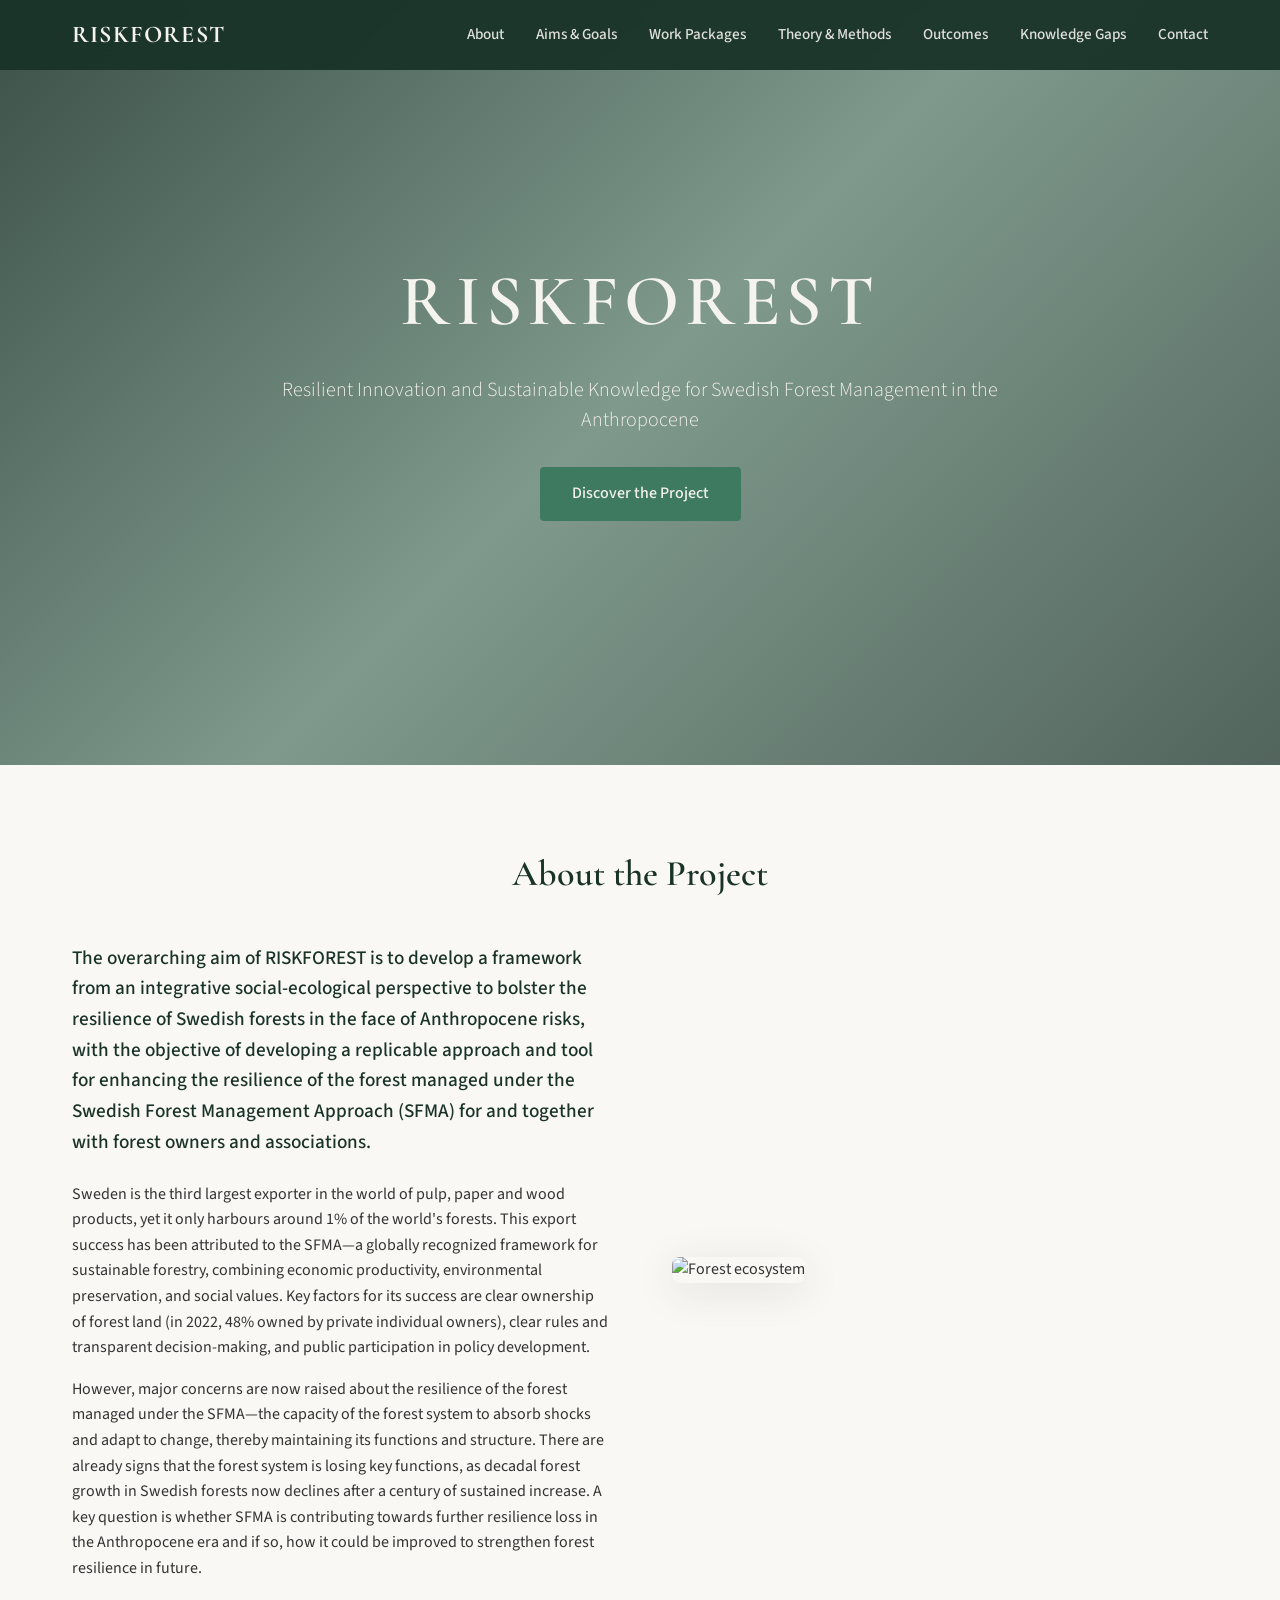
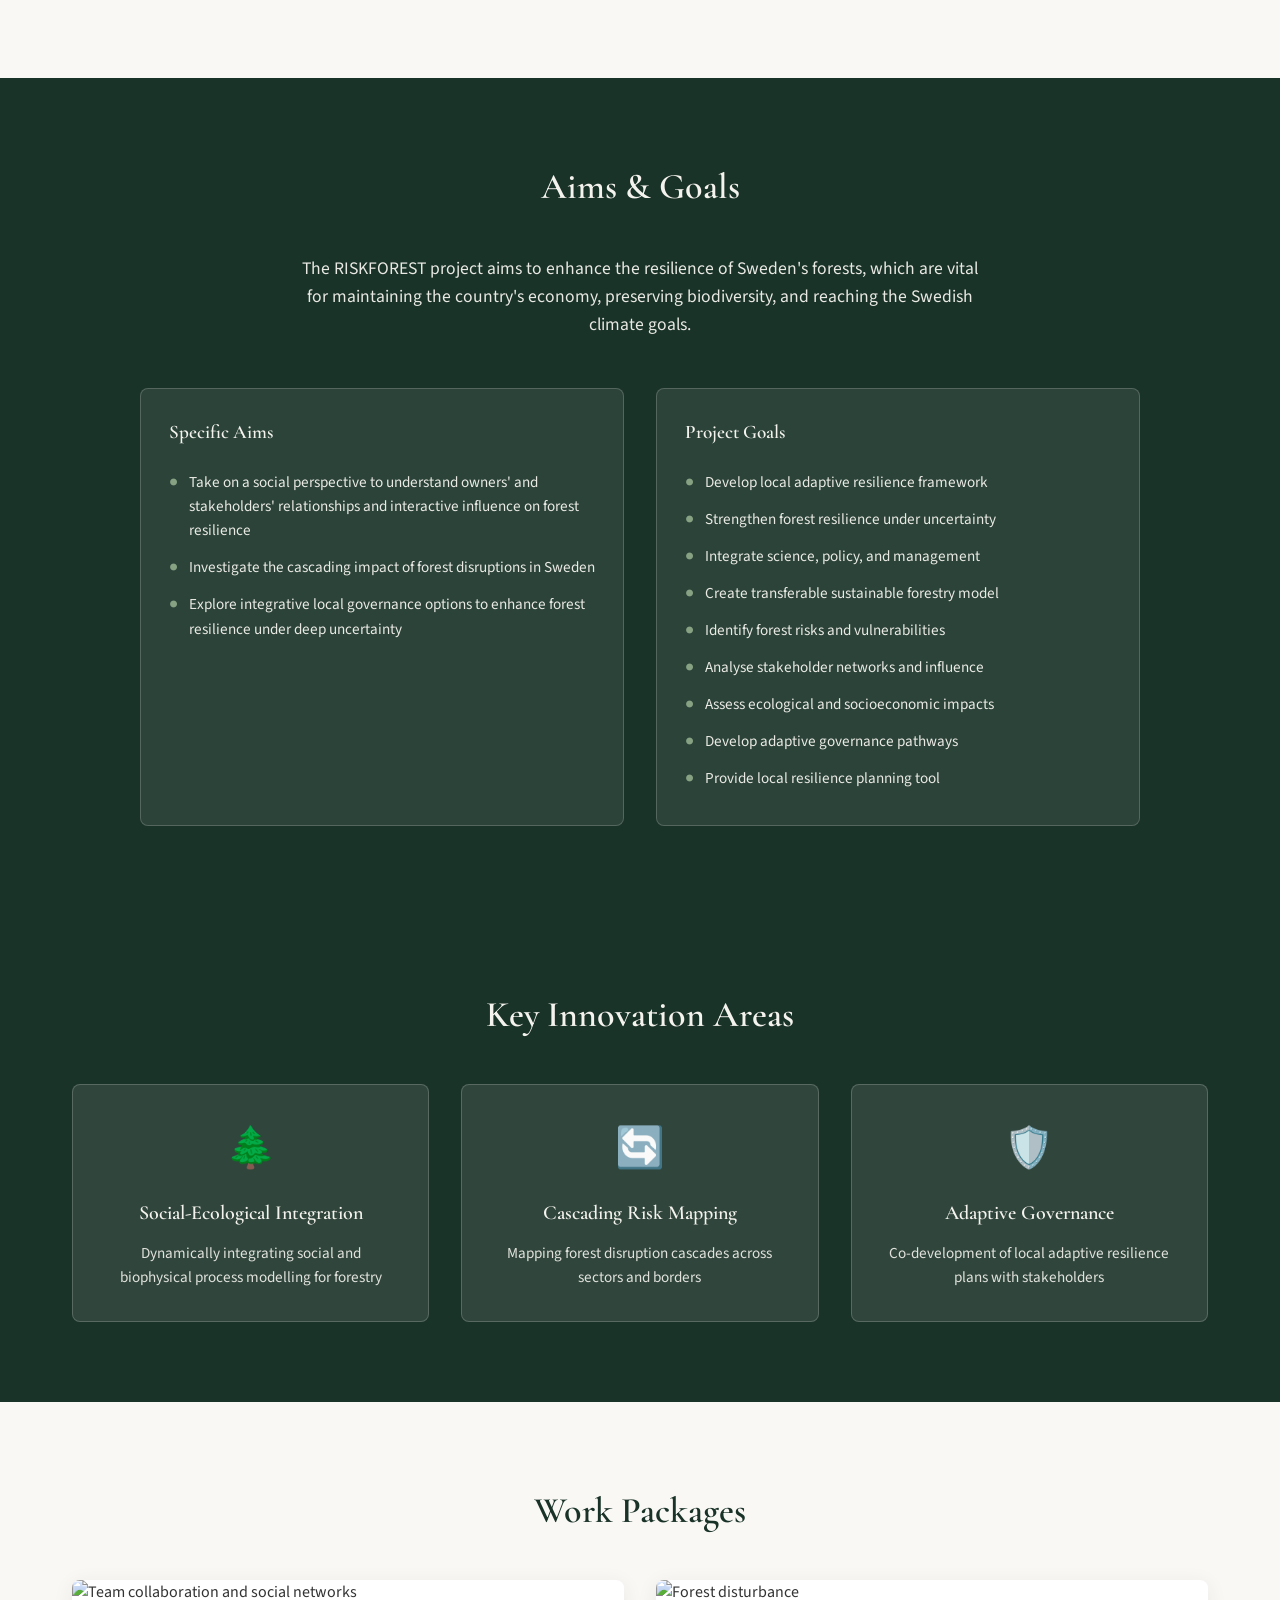
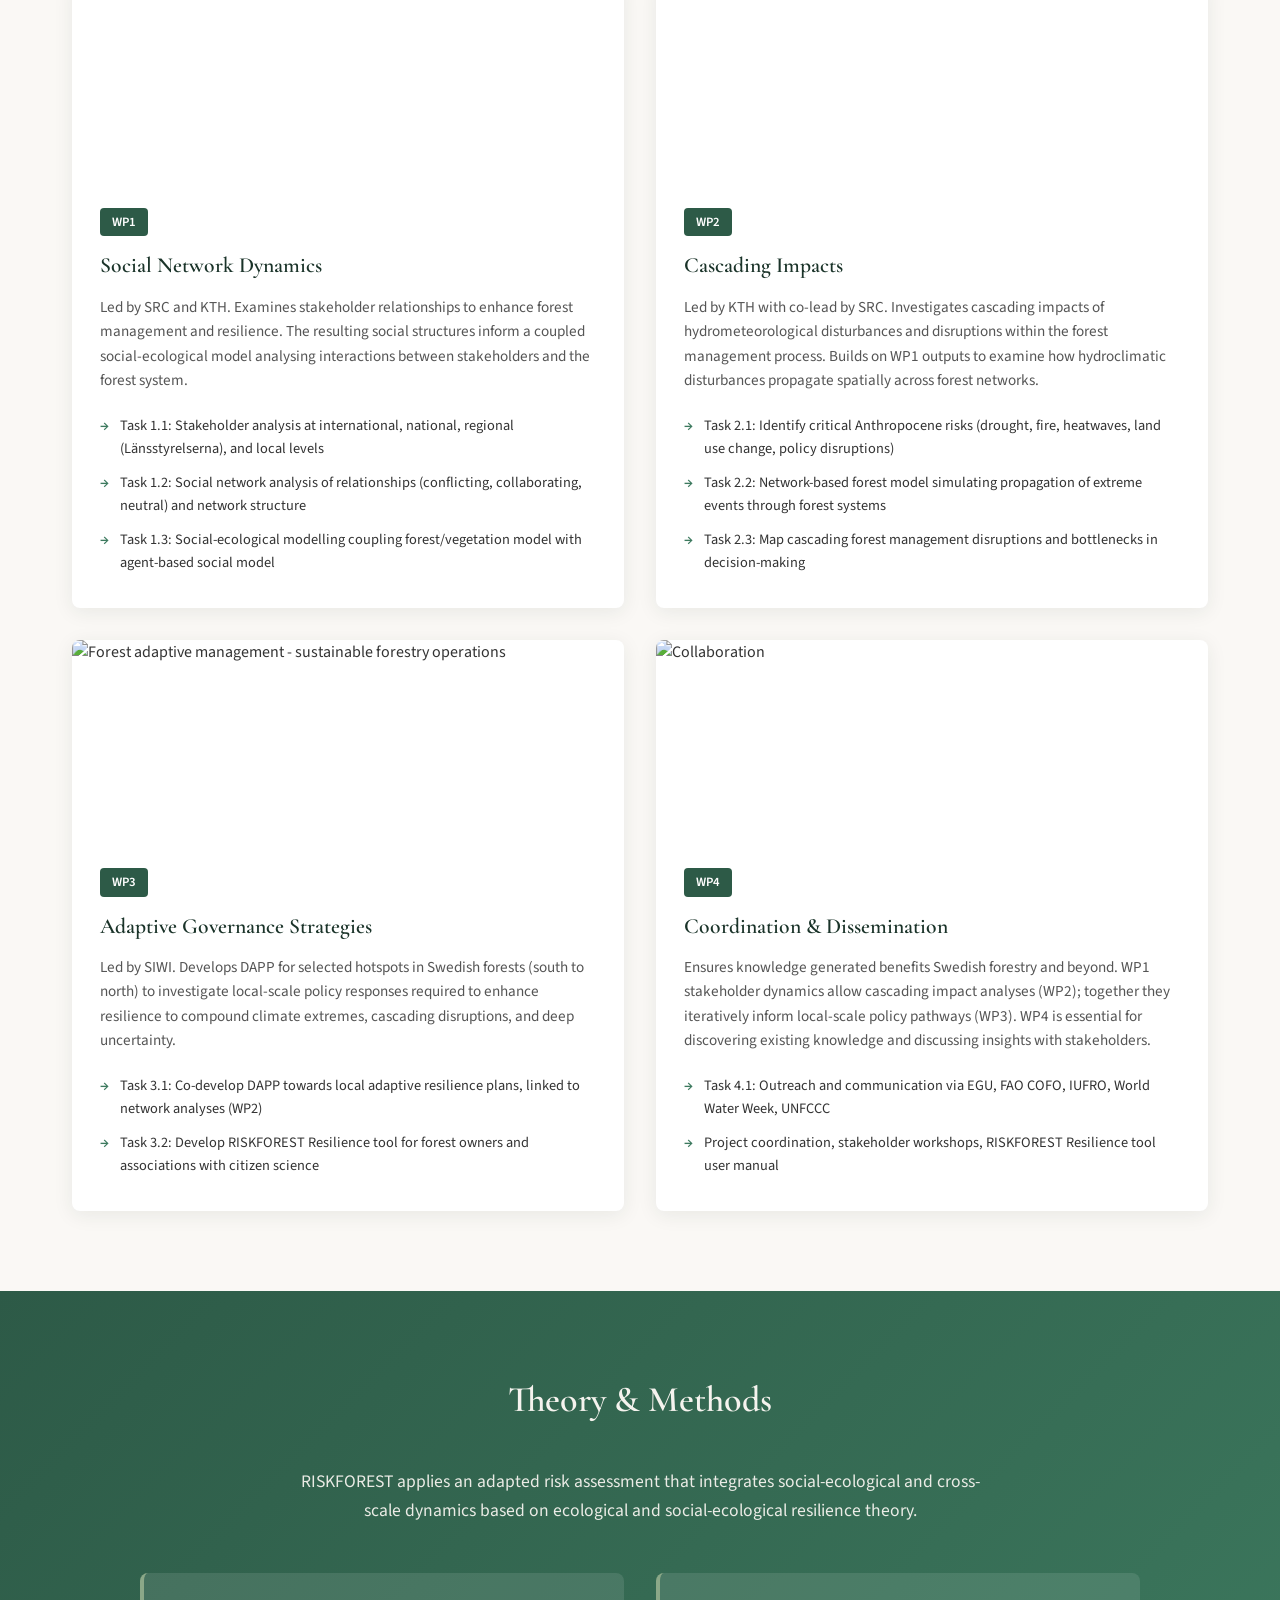
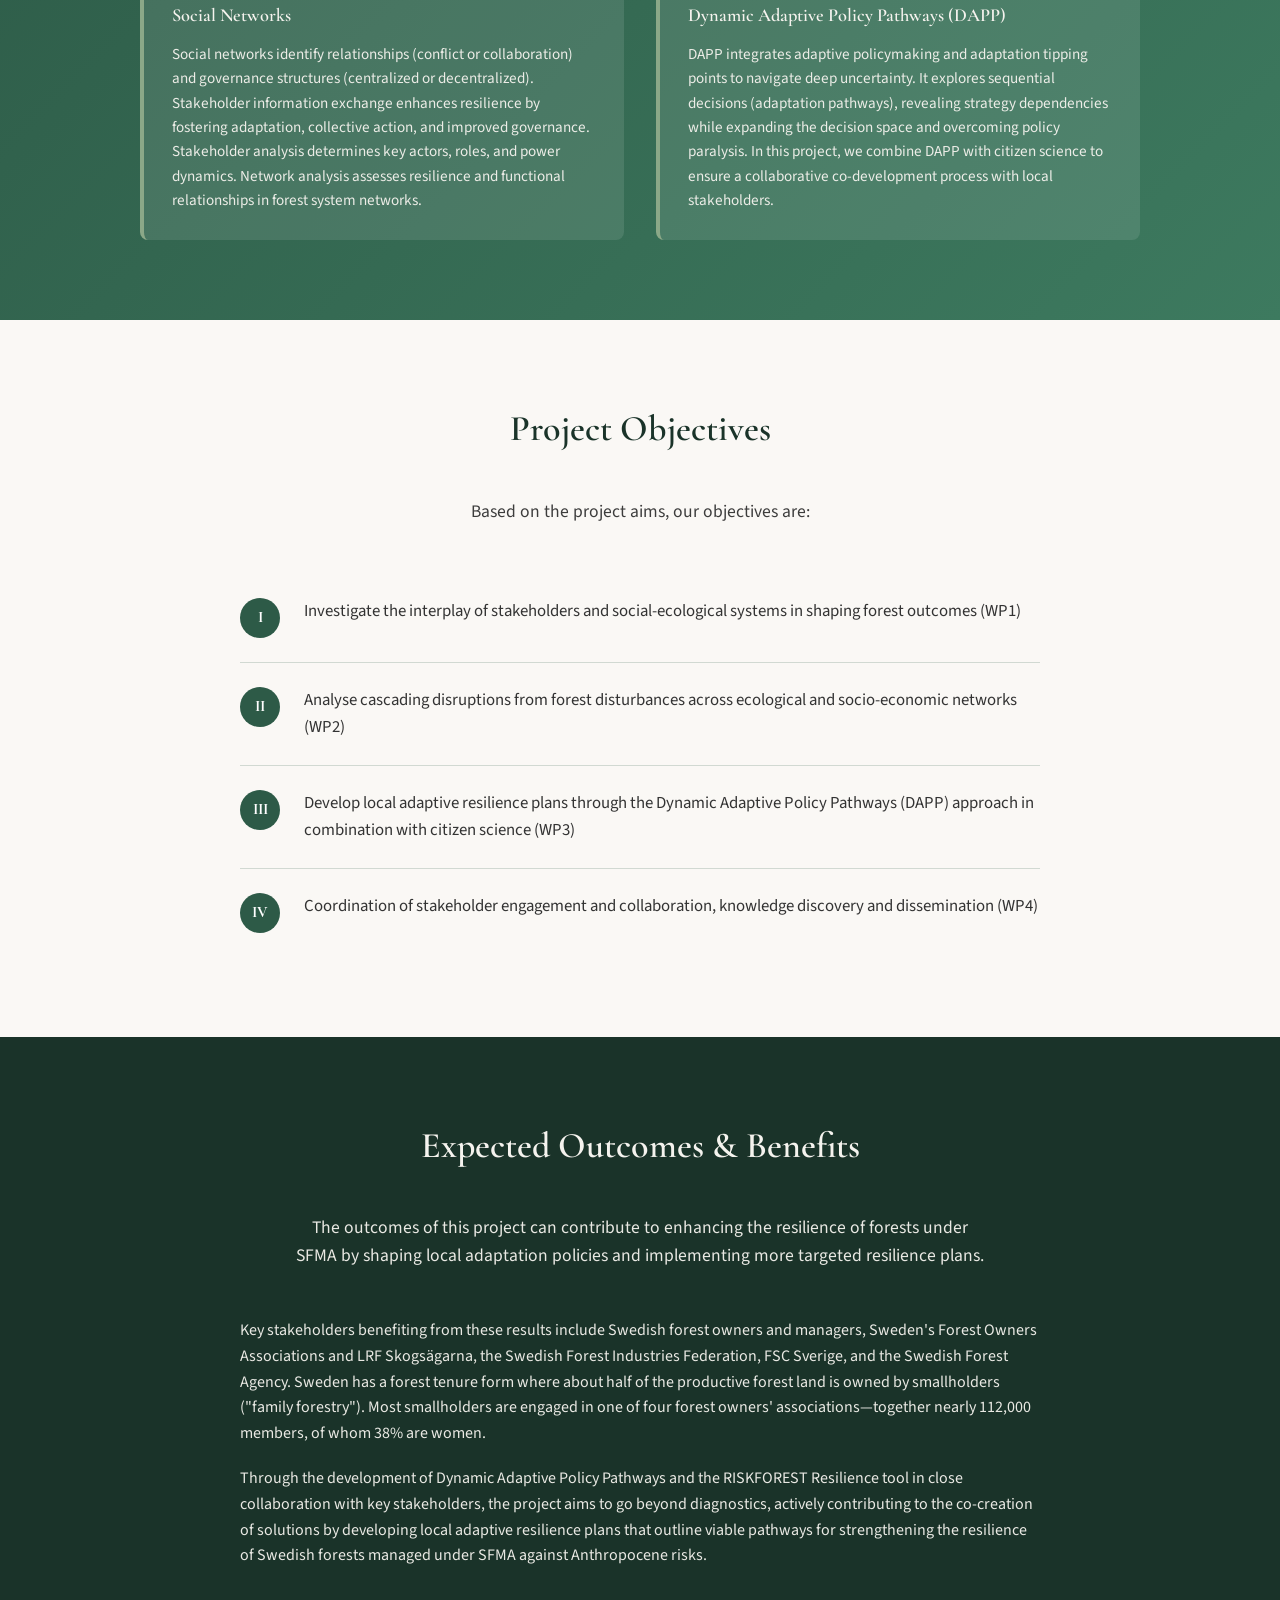
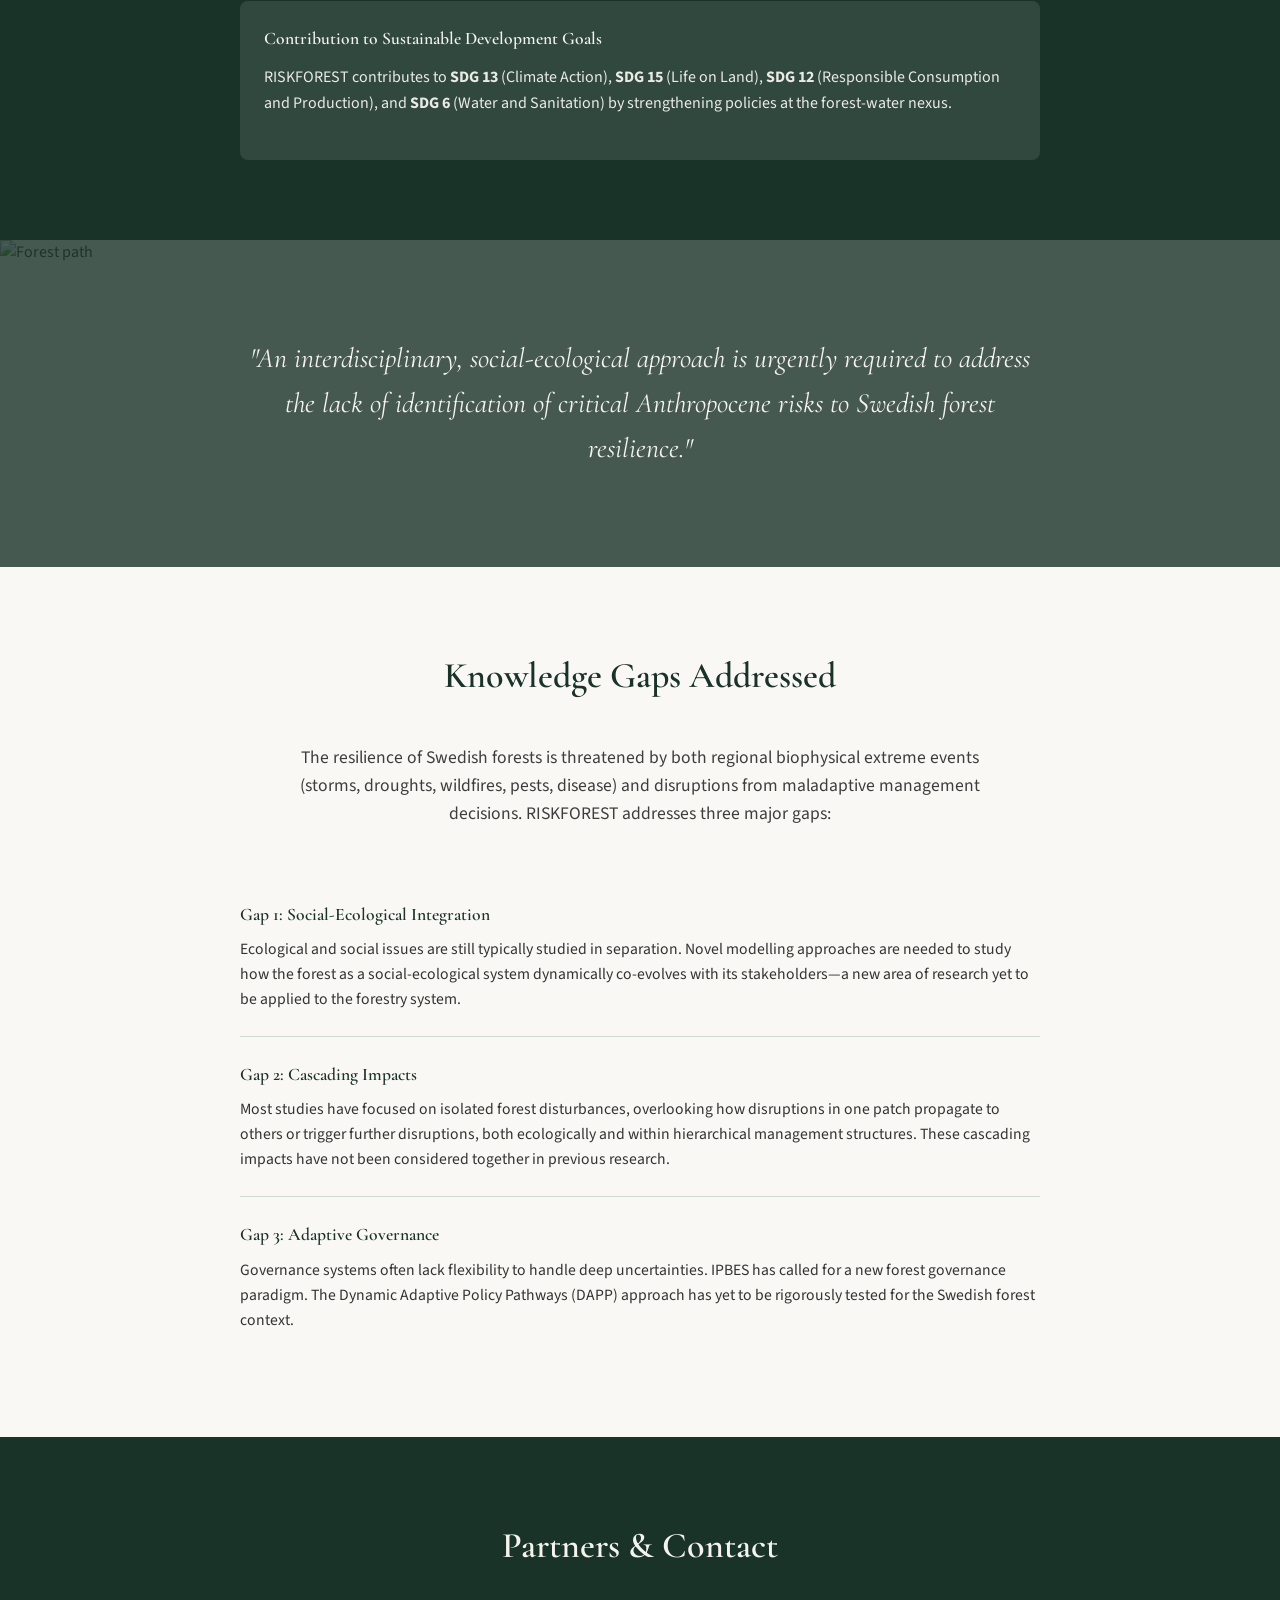
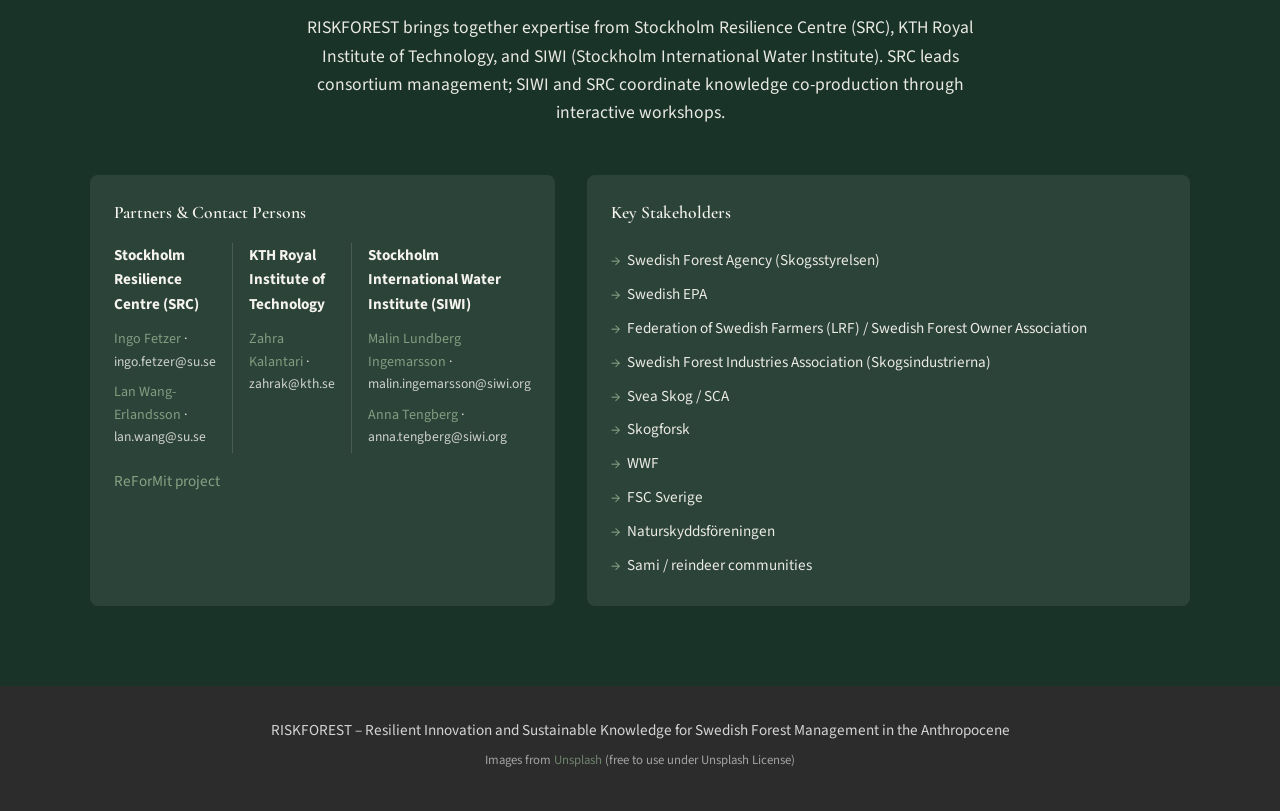
==== docs/index.html @ e33d742a "Initial commit: RISKFOREST project webpage Made-with: Cursor" ====
<!DOCTYPE html>
<html lang="en">
<head>
    <meta charset="UTF-8">
    <meta name="viewport" content="width=device-width, initial-scale=1.0">
    <title>RISKFOREST – Resilient Innovation for Swedish Forest Management</title>
    <link rel="preconnect" href="https://fonts.googleapis.com">
    <link rel="preconnect" href="https://fonts.gstatic.com" crossorigin>
    <link href="https://fonts.googleapis.com/css2?family=Cormorant+Garamond:ital,wght@0,400;0,600;0,700;1,400&family=Source+Sans+3:wght@300;400;500;600&display=swap" rel="stylesheet">
    <link rel="stylesheet" href="styles.css">
</head>
<body>
    <nav class="navbar">
        <div class="nav-container">
            <a href="#" class="logo">RISKFOREST</a>
            <ul class="nav-links">
                <li><a href="#about">About</a></li>
                <li><a href="#aims">Aims & Goals</a></li>
                <li><a href="#work-packages">Work Packages</a></li>
                <li><a href="#theory">Theory & Methods</a></li>
                <li><a href="#outcomes">Outcomes</a></li>
                <li><a href="#gaps">Knowledge Gaps</a></li>
                <li><a href="#contact">Contact</a></li>
            </ul>
            <button class="nav-toggle" aria-label="Toggle menu">
                <span></span><span></span><span></span>
            </button>
        </div>
    </nav>

    <header class="hero">
        <div class="hero-overlay"></div>
        <img src="https://images.unsplash.com/photo-1441974231531-c6227db76b6e?w=1920" alt="Swedish forest landscape" class="hero-bg">
        <div class="hero-content">
            <h1>RISKFOREST</h1>
            <p class="hero-subtitle">Resilient Innovation and Sustainable Knowledge for Swedish Forest Management in the Anthropocene</p>
            <a href="#about" class="cta-button">Discover the Project</a>
        </div>
    </header>

    <main>
        <section id="about" class="section section-light">
            <div class="container">
                <h2>About the Project</h2>
                <div class="about-grid">
                    <div class="about-text">
                        <p class="lead">The overarching aim of RISKFOREST is to develop a framework from an integrative social-ecological perspective to bolster the resilience of Swedish forests in the face of Anthropocene risks, with the objective of developing a replicable approach and tool for enhancing the resilience of the forest managed under the Swedish Forest Management Approach (SFMA) for and together with forest owners and associations.</p>
                        <p>Sweden is the third largest exporter in the world of pulp, paper and wood products, yet it only harbours around 1% of the world's forests. This export success has been attributed to the SFMA—a globally recognized framework for sustainable forestry, combining economic productivity, environmental preservation, and social values. Key factors for its success are clear ownership of forest land (in 2022, 48% owned by private individual owners), clear rules and transparent decision-making, and public participation in policy development.</p>
                        <p>However, major concerns are now raised about the resilience of the forest managed under the SFMA—the capacity of the forest system to absorb shocks and adapt to change, thereby maintaining its functions and structure. There are already signs that the forest system is losing key functions, as decadal forest growth in Swedish forests now declines after a century of sustained increase. A key question is whether SFMA is contributing towards further resilience loss in the Anthropocene era and if so, how it could be improved to strengthen forest resilience in future.</p>
                    </div>
                    <div class="about-image">
                        <img src="https://images.unsplash.com/photo-1511497584788-876760111969?w=800" alt="Forest ecosystem">
                    </div>
                </div>
            </div>
        </section>

        <section id="aims" class="section section-dark">
            <div class="container">
                <h2>Aims & Goals</h2>
                <p class="section-intro">The RISKFOREST project aims to enhance the resilience of Sweden's forests, which are vital for maintaining the country's economy, preserving biodiversity, and reaching the Swedish climate goals.</p>
                <div class="aims-grid">
                    <div class="aims-block">
                        <h3>Specific Aims</h3>
                        <ul>
                            <li>Take on a social perspective to understand owners' and stakeholders' relationships and interactive influence on forest resilience</li>
                            <li>Investigate the cascading impact of forest disruptions in Sweden</li>
                            <li>Explore integrative local governance options to enhance forest resilience under deep uncertainty</li>
                        </ul>
                    </div>
                    <div class="aims-block">
                        <h3>Project Goals</h3>
                        <ul>
                            <li>Develop local adaptive resilience framework</li>
                            <li>Strengthen forest resilience under uncertainty</li>
                            <li>Integrate science, policy, and management</li>
                            <li>Create transferable sustainable forestry model</li>
                            <li>Identify forest risks and vulnerabilities</li>
                            <li>Analyse stakeholder networks and influence</li>
                            <li>Assess ecological and socioeconomic impacts</li>
                            <li>Develop adaptive governance pathways</li>
                            <li>Provide local resilience planning tool</li>
                        </ul>
                    </div>
                </div>
            </div>
        </section>

        <section class="section section-dark">
            <div class="container">
                <h2>Key Innovation Areas</h2>
                <div class="innovation-cards">
                    <div class="innovation-card">
                        <div class="card-icon">🌲</div>
                        <h3>Social-Ecological Integration</h3>
                        <p>Dynamically integrating social and biophysical process modelling for forestry</p>
                    </div>
                    <div class="innovation-card">
                        <div class="card-icon">🔄</div>
                        <h3>Cascading Risk Mapping</h3>
                        <p>Mapping forest disruption cascades across sectors and borders</p>
                    </div>
                    <div class="innovation-card">
                        <div class="card-icon">🛡️</div>
                        <h3>Adaptive Governance</h3>
                        <p>Co-development of local adaptive resilience plans with stakeholders</p>
                    </div>
                </div>
            </div>
        </section>

        <section id="work-packages" class="section section-light">
            <div class="container">
                <h2>Work Packages</h2>
                <div class="wp-grid">
                    <article class="wp-card">
                        <div class="wp-image">
                            <img src="https://images.unsplash.com/photo-1522071820081-009f0129c71c?w=600" alt="Team collaboration and social networks">
                        </div>
                        <div class="wp-content">
                            <span class="wp-badge">WP1</span>
                            <h3>Social Network Dynamics</h3>
                            <p>Led by SRC and KTH. Examines stakeholder relationships to enhance forest management and resilience. The resulting social structures inform a coupled social-ecological model analysing interactions between stakeholders and the forest system.</p>
                            <ul>
                                <li>Task 1.1: Stakeholder analysis at international, national, regional (Länsstyrelserna), and local levels</li>
                                <li>Task 1.2: Social network analysis of relationships (conflicting, collaborating, neutral) and network structure</li>
                                <li>Task 1.3: Social-ecological modelling coupling forest/vegetation model with agent-based social model</li>
                            </ul>
                        </div>
                    </article>

                    <article class="wp-card">
                        <div class="wp-image">
                            <img src="https://images.unsplash.com/photo-1470071459604-3b5ec3a7fe05?w=600" alt="Forest disturbance">
                        </div>
                        <div class="wp-content">
                            <span class="wp-badge">WP2</span>
                            <h3>Cascading Impacts</h3>
                            <p>Led by KTH with co-lead by SRC. Investigates cascading impacts of hydrometeorological disturbances and disruptions within the forest management process. Builds on WP1 outputs to examine how hydroclimatic disturbances propagate spatially across forest networks.</p>
                            <ul>
                                <li>Task 2.1: Identify critical Anthropocene risks (drought, fire, heatwaves, land use change, policy disruptions)</li>
                                <li>Task 2.2: Network-based forest model simulating propagation of extreme events through forest systems</li>
                                <li>Task 2.3: Map cascading forest management disruptions and bottlenecks in decision-making</li>
                            </ul>
                        </div>
                    </article>

                    <article class="wp-card">
                        <div class="wp-image">
                            <img src="https://images.unsplash.com/photo-1770478023488-e08ed7a31461?w=600" alt="Forest adaptive management - sustainable forestry operations">
                        </div>
                        <div class="wp-content">
                            <span class="wp-badge">WP3</span>
                            <h3>Adaptive Governance Strategies</h3>
                            <p>Led by SIWI. Develops DAPP for selected hotspots in Swedish forests (south to north) to investigate local-scale policy responses required to enhance resilience to compound climate extremes, cascading disruptions, and deep uncertainty.</p>
                            <ul>
                                <li>Task 3.1: Co-develop DAPP towards local adaptive resilience plans, linked to network analyses (WP2)</li>
                                <li>Task 3.2: Develop RISKFOREST Resilience tool for forest owners and associations with citizen science</li>
                            </ul>
                        </div>
                    </article>

                    <article class="wp-card">
                        <div class="wp-image">
                            <img src="https://images.unsplash.com/photo-1523580494863-6f3031224c94?w=600" alt="Collaboration">
                        </div>
                        <div class="wp-content">
                            <span class="wp-badge">WP4</span>
                            <h3>Coordination & Dissemination</h3>
                            <p>Ensures knowledge generated benefits Swedish forestry and beyond. WP1 stakeholder dynamics allow cascading impact analyses (WP2); together they iteratively inform local-scale policy pathways (WP3). WP4 is essential for discovering existing knowledge and discussing insights with stakeholders.</p>
                            <ul>
                                <li>Task 4.1: Outreach and communication via EGU, FAO COFO, IUFRO, World Water Week, UNFCCC</li>
                                <li>Project coordination, stakeholder workshops, RISKFOREST Resilience tool user manual</li>
                            </ul>
                        </div>
                    </article>
                </div>
            </div>
        </section>

        <section id="theory" class="section section-accent">
            <div class="container">
                <h2>Theory & Methods</h2>
                <p class="section-intro">RISKFOREST applies an adapted risk assessment that integrates social-ecological and cross-scale dynamics based on ecological and social-ecological resilience theory.</p>
                <div class="theory-grid">
                    <div class="theory-block">
                        <h4>Social Networks</h4>
                        <p>Social networks identify relationships (conflict or collaboration) and governance structures (centralized or decentralized). Stakeholder information exchange enhances resilience by fostering adaptation, collective action, and improved governance. Stakeholder analysis determines key actors, roles, and power dynamics. Network analysis assesses resilience and functional relationships in forest system networks.</p>
                    </div>
                    <div class="theory-block">
                        <h4>Dynamic Adaptive Policy Pathways (DAPP)</h4>
                        <p>DAPP integrates adaptive policymaking and adaptation tipping points to navigate deep uncertainty. It explores sequential decisions (adaptation pathways), revealing strategy dependencies while expanding the decision space and overcoming policy paralysis. In this project, we combine DAPP with citizen science to ensure a collaborative co-development process with local stakeholders.</p>
                    </div>
                </div>
            </div>
        </section>

        <section id="objectives" class="section section-light">
            <div class="container">
                <h2>Project Objectives</h2>
                <p class="section-intro">Based on the project aims, our objectives are:</p>
                <div class="objectives-list">
                    <div class="objective-item">
                        <span class="objective-num">I</span>
                        <p>Investigate the interplay of stakeholders and social-ecological systems in shaping forest outcomes (WP1)</p>
                    </div>
                    <div class="objective-item">
                        <span class="objective-num">II</span>
                        <p>Analyse cascading disruptions from forest disturbances across ecological and socio-economic networks (WP2)</p>
                    </div>
                    <div class="objective-item">
                        <span class="objective-num">III</span>
                        <p>Develop local adaptive resilience plans through the Dynamic Adaptive Policy Pathways (DAPP) approach in combination with citizen science (WP3)</p>
                    </div>
                    <div class="objective-item">
                        <span class="objective-num">IV</span>
                        <p>Coordination of stakeholder engagement and collaboration, knowledge discovery and dissemination (WP4)</p>
                    </div>
                </div>
            </div>
        </section>

        <section id="outcomes" class="section section-dark">
            <div class="container">
                <h2>Expected Outcomes & Benefits</h2>
                <p class="section-intro">The outcomes of this project can contribute to enhancing the resilience of forests under SFMA by shaping local adaptation policies and implementing more targeted resilience plans.</p>
                <div class="outcomes-content">
                    <p>Key stakeholders benefiting from these results include Swedish forest owners and managers, Sweden's Forest Owners Associations and LRF Skogsägarna, the Swedish Forest Industries Federation, FSC Sverige, and the Swedish Forest Agency. Sweden has a forest tenure form where about half of the productive forest land is owned by smallholders ("family forestry"). Most smallholders are engaged in one of four forest owners' associations—together nearly 112,000 members, of whom 38% are women.</p>
                    <p>Through the development of Dynamic Adaptive Policy Pathways and the RISKFOREST Resilience tool in close collaboration with key stakeholders, the project aims to go beyond diagnostics, actively contributing to the co-creation of solutions by developing local adaptive resilience plans that outline viable pathways for strengthening the resilience of Swedish forests managed under SFMA against Anthropocene risks.</p>
                    <div class="sdg-block">
                        <h4>Contribution to Sustainable Development Goals</h4>
                        <p>RISKFOREST contributes to <strong>SDG 13</strong> (Climate Action), <strong>SDG 15</strong> (Life on Land), <strong>SDG 12</strong> (Responsible Consumption and Production), and <strong>SDG 6</strong> (Water and Sanitation) by strengthening policies at the forest-water nexus.</p>
                    </div>
                </div>
            </div>
        </section>

        <section class="section section-image">
            <div class="parallax-overlay"></div>
            <img src="https://images.unsplash.com/photo-1448375240586-882707db888b?w=1920" alt="Forest path" class="parallax-img">
            <div class="container parallax-content">
                <blockquote>
                    "An interdisciplinary, social-ecological approach is urgently required to address the lack of identification of critical Anthropocene risks to Swedish forest resilience."
                </blockquote>
            </div>
        </section>

        <section id="gaps" class="section section-light">
            <div class="container">
                <h2>Knowledge Gaps Addressed</h2>
                <p class="section-intro">The resilience of Swedish forests is threatened by both regional biophysical extreme events (storms, droughts, wildfires, pests, disease) and disruptions from maladaptive management decisions. RISKFOREST addresses three major gaps:</p>
                <div class="gaps-list">
                    <div class="gap-item">
                        <h4>Gap 1: Social-Ecological Integration</h4>
                        <p>Ecological and social issues are still typically studied in separation. Novel modelling approaches are needed to study how the forest as a social-ecological system dynamically co-evolves with its stakeholders—a new area of research yet to be applied to the forestry system.</p>
                    </div>
                    <div class="gap-item">
                        <h4>Gap 2: Cascading Impacts</h4>
                        <p>Most studies have focused on isolated forest disturbances, overlooking how disruptions in one patch propagate to others or trigger further disruptions, both ecologically and within hierarchical management structures. These cascading impacts have not been considered together in previous research.</p>
                    </div>
                    <div class="gap-item">
                        <h4>Gap 3: Adaptive Governance</h4>
                        <p>Governance systems often lack flexibility to handle deep uncertainties. IPBES has called for a new forest governance paradigm. The Dynamic Adaptive Policy Pathways (DAPP) approach has yet to be rigorously tested for the Swedish forest context.</p>
                    </div>
                </div>
            </div>
        </section>

        <section id="contact" class="section section-dark">
            <div class="container">
                <h2>Partners & Contact</h2>
                <p class="section-intro">RISKFOREST brings together expertise from Stockholm Resilience Centre (SRC), KTH Royal Institute of Technology, and SIWI (Stockholm International Water Institute). SRC leads consortium management; SIWI and SRC coordinate knowledge co-production through interactive workshops.</p>
                <div class="contact-grid">
                    <div class="contact-block">
                        <h4>Partners & Contact Persons</h4>
                        <div class="contact-institutions">
                            <div class="institution-block">
                                <h5><a href="https://www.stockholmresilience.org/" target="_blank" rel="noopener">Stockholm Resilience Centre (SRC)</a></h5>
                                <ul class="contact-persons">
                                    <li><a href="https://www.stockholmresilience.org/meet-our-team/staff/2012-09-05-fetzer.html" target="_blank" rel="noopener">Ingo Fetzer</a> · <a href="mailto:ingo.fetzer@su.se">ingo.fetzer@su.se</a></li>
                                    <li><a href="https://www.stockholmresilience.org/meet-our-team/staff/2013-10-23-wang-erlandsson.html" target="_blank" rel="noopener">Lan Wang-Erlandsson</a> · <a href="mailto:lan.wang@su.se">lan.wang@su.se</a></li>
                                </ul>
                            </div>
                            <div class="institution-block">
                                <h5><a href="https://www.kth.se/" target="_blank" rel="noopener">KTH Royal Institute of Technology</a></h5>
                                <ul class="contact-persons">
                                    <li><a href="https://www.kth.se/profile/zahrak" target="_blank" rel="noopener">Zahra Kalantari</a> · <a href="mailto:zahrak@kth.se">zahrak@kth.se</a></li>
                                </ul>
                            </div>
                            <div class="institution-block">
                                <h5><a href="https://www.siwi.org/" target="_blank" rel="noopener">Stockholm International Water Institute (SIWI)</a></h5>
                                <ul class="contact-persons">
                                    <li><a href="https://siwi.org/staff-member/malin-lundberg-ingemarsson" target="_blank" rel="noopener">Malin Lundberg Ingemarsson</a> · <a href="mailto:malin.ingemarsson@siwi.org">malin.ingemarsson@siwi.org</a></li>
                                    <li><a href="https://siwi.org/staff-member/anna-tengberg-phd" target="_blank" rel="noopener">Anna Tengberg</a> · <a href="mailto:anna.tengberg@siwi.org">anna.tengberg@siwi.org</a></li>
                                </ul>
                            </div>
                        </div>
                        <p class="contact-related"><a href="https://www.reformit.org/" target="_blank" rel="noopener">ReForMit project</a></p>
                    </div>
                    <div class="contact-block">
                        <h4>Key Stakeholders</h4>
                        <ul class="stakeholder-list">
                            <li>Swedish Forest Agency (Skogsstyrelsen)</li>
                            <li>Swedish EPA</li>
                            <li>Federation of Swedish Farmers (LRF) / Swedish Forest Owner Association</li>
                            <li>Swedish Forest Industries Association (Skogsindustrierna)</li>
                            <li>Svea Skog / SCA</li>
                            <li>Skogforsk</li>
                            <li>WWF</li>
                            <li>FSC Sverige</li>
                            <li>Naturskyddsföreningen</li>
                            <li>Sami / reindeer communities</li>
                        </ul>
                    </div>
                </div>
            </div>
        </section>
    </main>

    <footer class="footer">
        <div class="container">
            <p>RISKFOREST – Resilient Innovation and Sustainable Knowledge for Swedish Forest Management in the Anthropocene</p>
            <p class="footer-note">Images from <a href="https://unsplash.com" target="_blank" rel="noopener">Unsplash</a> (free to use under Unsplash License)</p>
        </div>
    </footer>

    <script src="script.js"></script>
</body>
</html>
---- docs/styles.css ----
/* RISKFOREST – Scientific Project Webpage Styles */
:root {
    --color-forest-dark: #1a3329;
    --color-forest: #2d5a47;
    --color-forest-light: #3d7a5f;
    --color-moss: #5c8a6e;
    --color-sage: #8ba888;
    --color-cream: #f5f3ee;
    --color-warm-white: #faf8f5;
    --color-charcoal: #2c2c2c;
    --color-text: #333;
    --color-text-muted: #555;
    --shadow-soft: 0 4px 20px rgba(26, 51, 41, 0.08);
    --shadow-medium: 0 8px 40px rgba(26, 51, 41, 0.12);
    --transition: 0.3s ease;
}

* {
    margin: 0;
    padding: 0;
    box-sizing: border-box;
}

html {
    scroll-behavior: smooth;
}

body {
    font-family: 'Source Sans 3', -apple-system, BlinkMacSystemFont, sans-serif;
    font-weight: 400;
    color: var(--color-text);
    line-height: 1.6;
    background: var(--color-warm-white);
}

h1, h2, h3, h4 {
    font-family: 'Cormorant Garamond', Georgia, serif;
    font-weight: 600;
}

/* Navigation */
.navbar {
    position: fixed;
    top: 0;
    left: 0;
    right: 0;
    z-index: 1000;
    background: rgba(26, 51, 41, 0.95);
    backdrop-filter: blur(10px);
    padding: 1rem 0;
    transition: var(--transition);
}

.navbar.scrolled {
    box-shadow: var(--shadow-soft);
}

.nav-container {
    max-width: 1200px;
    margin: 0 auto;
    padding: 0 2rem;
    display: flex;
    justify-content: space-between;
    align-items: center;
}

.logo {
    font-family: 'Cormorant Garamond', serif;
    font-size: 1.5rem;
    font-weight: 700;
    color: var(--color-cream);
    text-decoration: none;
    letter-spacing: 0.05em;
}

.nav-links {
    display: flex;
    list-style: none;
    gap: 2rem;
}

.nav-links a {
    color: rgba(245, 243, 238, 0.9);
    text-decoration: none;
    font-weight: 500;
    font-size: 0.95rem;
    transition: color var(--transition);
}

.nav-links a:hover {
    color: var(--color-sage);
}

.nav-toggle {
    display: none;
    flex-direction: column;
    gap: 5px;
    background: none;
    border: none;
    cursor: pointer;
    padding: 5px;
}

.nav-toggle span {
    width: 24px;
    height: 2px;
    background: var(--color-cream);
}

/* Hero */
.hero {
    position: relative;
    height: 85vh;
    min-height: 500px;
    display: flex;
    align-items: center;
    justify-content: center;
    overflow: hidden;
}

.hero-bg {
    position: absolute;
    top: 0;
    left: 0;
    width: 100%;
    height: 100%;
    object-fit: cover;
    z-index: 0;
}

.hero-overlay {
    position: absolute;
    top: 0;
    left: 0;
    width: 100%;
    height: 100%;
    background: linear-gradient(135deg, rgba(26, 51, 41, 0.85) 0%, rgba(45, 90, 71, 0.6) 50%, rgba(26, 51, 41, 0.75) 100%);
    z-index: 1;
}

.hero-content {
    position: relative;
    z-index: 2;
    text-align: center;
    padding: 2rem;
    max-width: 900px;
}

.hero h1 {
    font-size: clamp(2.5rem, 6vw, 4.5rem);
    color: var(--color-cream);
    margin-bottom: 1rem;
    letter-spacing: 0.08em;
}

.hero-subtitle {
    font-size: clamp(1rem, 2vw, 1.25rem);
    color: rgba(245, 243, 238, 0.95);
    font-weight: 300;
    margin-bottom: 2rem;
    line-height: 1.5;
}

.cta-button {
    display: inline-block;
    padding: 0.9rem 2rem;
    background: var(--color-forest-light);
    color: var(--color-cream);
    text-decoration: none;
    font-weight: 500;
    border-radius: 4px;
    transition: background var(--transition), transform var(--transition);
}

.cta-button:hover {
    background: var(--color-moss);
    transform: translateY(-2px);
}

/* Sections */
.section {
    padding: 5rem 0;
}

.section-light {
    background: var(--color-warm-white);
}

.section-dark {
    background: var(--color-forest-dark);
    color: var(--color-cream);
}

.section-dark h2 {
    color: var(--color-cream);
}

.section-accent {
    background: linear-gradient(135deg, var(--color-forest) 0%, var(--color-forest-light) 100%);
    color: var(--color-cream);
}

.section-accent h2 {
    color: var(--color-cream);
}

.container {
    max-width: 1200px;
    margin: 0 auto;
    padding: 0 2rem;
}

h2 {
    font-size: 2.25rem;
    margin-bottom: 2.5rem;
    color: var(--color-forest-dark);
    text-align: center;
}

.section-intro {
    text-align: center;
    max-width: 700px;
    margin: 0 auto 3rem;
    font-size: 1.1rem;
    opacity: 0.95;
}

/* About */
.about-grid {
    display: grid;
    grid-template-columns: 1fr 1fr;
    gap: 4rem;
    align-items: center;
}

.about-text .lead {
    font-size: 1.2rem;
    font-weight: 500;
    color: var(--color-forest-dark);
    margin-bottom: 1.5rem;
}

.about-text p {
    margin-bottom: 1rem;
    color: var(--color-text);
}

.about-image img {
    width: 100%;
    height: 350px;
    object-fit: cover;
    border-radius: 8px;
    box-shadow: var(--shadow-medium);
}

/* Innovation Cards */
.innovation-cards {
    display: grid;
    grid-template-columns: repeat(3, 1fr);
    gap: 2rem;
}

.innovation-card {
    background: rgba(245, 243, 238, 0.1);
    padding: 2rem;
    border-radius: 8px;
    text-align: center;
    border: 1px solid rgba(245, 243, 238, 0.2);
    transition: transform var(--transition);
}

.innovation-card:hover {
    transform: translateY(-4px);
}

.card-icon {
    font-size: 2.5rem;
    margin-bottom: 1rem;
}

.innovation-card h3 {
    font-size: 1.25rem;
    margin-bottom: 0.75rem;
    color: var(--color-cream);
}

.innovation-card p {
    font-size: 0.95rem;
    opacity: 0.9;
}

/* Work Packages */
.wp-grid {
    display: grid;
    grid-template-columns: repeat(2, 1fr);
    gap: 2rem;
}

.wp-card {
    background: white;
    border-radius: 8px;
    overflow: hidden;
    box-shadow: var(--shadow-soft);
    transition: box-shadow var(--transition), transform var(--transition);
}

.wp-card:hover {
    box-shadow: var(--shadow-medium);
    transform: translateY(-2px);
}

.wp-image {
    height: 200px;
    overflow: hidden;
}

.wp-image img {
    width: 100%;
    height: 100%;
    object-fit: cover;
    transition: transform 0.5s ease;
}

.wp-card:hover .wp-image img {
    transform: scale(1.05);
}

.wp-content {
    padding: 1.75rem;
}

.wp-badge {
    display: inline-block;
    background: var(--color-forest);
    color: white;
    padding: 0.25rem 0.75rem;
    border-radius: 4px;
    font-size: 0.8rem;
    font-weight: 600;
    margin-bottom: 0.75rem;
}

.wp-content h3 {
    font-size: 1.35rem;
    color: var(--color-forest-dark);
    margin-bottom: 0.75rem;
}

.wp-content p {
    font-size: 0.95rem;
    color: var(--color-text-muted);
    margin-bottom: 1rem;
}

.wp-content ul {
    list-style: none;
}

.wp-content li {
    font-size: 0.9rem;
    padding: 0.35rem 0;
    padding-left: 1.25rem;
    position: relative;
    color: var(--color-text);
}

.wp-content li::before {
    content: "→";
    position: absolute;
    left: 0;
    color: var(--color-forest-light);
    font-weight: 600;
}

/* Aims & Goals */
.aims-grid {
    display: grid;
    grid-template-columns: repeat(2, 1fr);
    gap: 2rem;
    max-width: 1000px;
    margin: 0 auto;
}

.aims-block {
    background: rgba(255, 255, 255, 0.08);
    padding: 1.75rem;
    border-radius: 8px;
    border: 1px solid rgba(245, 243, 238, 0.2);
}

.aims-block h3 {
    font-size: 1.2rem;
    margin-bottom: 1rem;
    color: var(--color-cream);
}

.aims-block ul {
    list-style: none;
}

.aims-block li {
    padding: 0.4rem 0;
    padding-left: 1.25rem;
    position: relative;
    font-size: 0.95rem;
    opacity: 0.95;
}

.aims-block li::before {
    content: "●";
    position: absolute;
    left: 0;
    color: var(--color-sage);
}

/* Theory & Methods */
.theory-grid {
    display: grid;
    grid-template-columns: repeat(2, 1fr);
    gap: 2rem;
    max-width: 1000px;
    margin: 0 auto;
}

.theory-block {
    background: rgba(255, 255, 255, 0.1);
    padding: 1.75rem;
    border-radius: 8px;
    border-left: 4px solid var(--color-sage);
}

.theory-block h4 {
    font-size: 1.15rem;
    margin-bottom: 0.75rem;
    color: var(--color-cream);
}

.theory-block p {
    font-size: 0.95rem;
    opacity: 0.95;
}

/* Outcomes */
.outcomes-content {
    max-width: 800px;
    margin: 0 auto;
}

.outcomes-content p {
    margin-bottom: 1.25rem;
    opacity: 0.95;
}

.sdg-block {
    margin-top: 2rem;
    padding: 1.5rem;
    background: rgba(255, 255, 255, 0.1);
    border-radius: 8px;
}

.sdg-block h4 {
    font-size: 1.1rem;
    margin-bottom: 0.75rem;
    color: var(--color-cream);
}

/* Knowledge Gaps */
.gaps-list {
    max-width: 800px;
    margin: 0 auto;
}

.gap-item {
    padding: 1.5rem 0;
    border-bottom: 1px solid rgba(45, 90, 71, 0.2);
}

.gap-item:last-child {
    border-bottom: none;
}

.gap-item h4 {
    font-size: 1.1rem;
    color: var(--color-forest-dark);
    margin-bottom: 0.5rem;
}

.gap-item p {
    color: var(--color-text);
    font-size: 0.98rem;
}

/* Contact / Partners */
.contact-grid {
    display: grid;
    grid-template-columns: 1fr 1.5fr;
    gap: 2rem;
    max-width: 1100px;
    margin: 0 auto;
}

.contact-block {
    background: rgba(255, 255, 255, 0.08);
    padding: 1.5rem;
    border-radius: 8px;
}

.contact-block h4 {
    font-size: 1.1rem;
    margin-bottom: 1rem;
    color: var(--color-cream);
}

.contact-institutions {
    display: grid;
    grid-template-columns: repeat(3, 1fr);
    gap: 1rem;
    margin-bottom: 1rem;
}

.institution-block {
    padding-right: 1rem;
    border-right: 1px solid rgba(245, 243, 238, 0.15);
}

.institution-block:last-child {
    border-right: none;
    padding-right: 0;
}

.institution-block h5 {
    font-size: 0.95rem;
    margin-bottom: 0.5rem;
}

.institution-block h5 a {
    color: var(--color-cream);
    text-decoration: none;
}

.institution-block h5 a:hover {
    color: var(--color-sage);
    text-decoration: underline;
}

.contact-persons {
    list-style: none;
}

.contact-persons li {
    padding: 0.25rem 0;
    font-size: 0.88rem;
    opacity: 0.95;
}

.contact-persons a {
    color: var(--color-sage);
    text-decoration: none;
}

.contact-persons a:hover {
    text-decoration: underline;
}

.contact-persons a[href^="mailto"] {
    color: rgba(245, 243, 238, 0.9);
    font-size: 0.85rem;
}

.contact-related {
    margin: 0;
    font-size: 0.95rem;
}

.contact-related a {
    color: var(--color-sage);
    text-decoration: none;
}

.contact-related a:hover {
    text-decoration: underline;
}

.contact-block p,
.contact-block ul {
    font-size: 0.95rem;
    opacity: 0.95;
}

.contact-block a {
    color: var(--color-sage);
    text-decoration: none;
}

.contact-block a:hover {
    text-decoration: underline;
}

.stakeholder-list {
    list-style: none;
}

.stakeholder-list li {
    padding: 0.3rem 0;
    padding-left: 1rem;
    position: relative;
}

.stakeholder-list li::before {
    content: "→";
    position: absolute;
    left: 0;
    color: var(--color-sage);
}

/* Objectives */
.objectives-list {
    max-width: 800px;
    margin: 0 auto;
}

.objective-item {
    display: flex;
    align-items: flex-start;
    gap: 1.5rem;
    padding: 1.5rem 0;
    border-bottom: 1px solid rgba(45, 90, 71, 0.2);
}

.objective-item:last-child {
    border-bottom: none;
}

.objective-num {
    flex-shrink: 0;
    width: 2.5rem;
    height: 2.5rem;
    display: flex;
    align-items: center;
    justify-content: center;
    background: var(--color-forest);
    color: white;
    border-radius: 50%;
    font-weight: 700;
    font-family: 'Cormorant Garamond', serif;
}

.objective-item p {
    font-size: 1.05rem;
    color: var(--color-text);
}

/* Parallax Section */
.section-image {
    position: relative;
    padding: 6rem 0;
    overflow: hidden;
}

.parallax-img {
    position: absolute;
    top: 0;
    left: 0;
    width: 100%;
    height: 100%;
    object-fit: cover;
    z-index: 0;
}

.parallax-overlay {
    position: absolute;
    top: 0;
    left: 0;
    width: 100%;
    height: 100%;
    background: rgba(26, 51, 41, 0.8);
    z-index: 1;
}

.parallax-content {
    position: relative;
    z-index: 2;
}

.parallax-content blockquote {
    font-family: 'Cormorant Garamond', serif;
    font-size: 1.75rem;
    font-style: italic;
    color: var(--color-cream);
    text-align: center;
    max-width: 800px;
    margin: 0 auto;
    line-height: 1.6;
}

/* Contact */
.contact-info {
    text-align: center;
    max-width: 600px;
    margin: 0 auto;
}

.contact-info p {
    margin-bottom: 1rem;
    opacity: 0.95;
}

.partners {
    font-weight: 600;
    margin-top: 1.5rem;
    letter-spacing: 0.05em;
}

/* Footer */
.footer {
    background: var(--color-charcoal);
    color: rgba(255, 255, 255, 0.8);
    padding: 2rem 0;
    text-align: center;
}

.footer p {
    font-size: 0.95rem;
    margin-bottom: 0.5rem;
}

.footer-note {
    font-size: 0.8rem !important;
    opacity: 0.7;
}

.footer a {
    color: var(--color-sage);
    text-decoration: none;
}

.footer a:hover {
    text-decoration: underline;
}

/* Responsive */
@media (max-width: 992px) {
    .about-grid {
        grid-template-columns: 1fr;
    }

    .about-image {
        order: -1;
    }

    .innovation-cards {
        grid-template-columns: 1fr;
    }

    .wp-grid {
        grid-template-columns: 1fr;
    }

    .aims-grid,
    .theory-grid {
        grid-template-columns: 1fr;
    }

    .contact-institutions {
        grid-template-columns: 1fr;
    }

    .institution-block {
        border-right: none;
        padding-right: 0;
        padding-bottom: 1rem;
        border-bottom: 1px solid rgba(245, 243, 238, 0.15);
    }

    .institution-block:last-child {
        border-bottom: none;
    }

    .contact-grid {
        grid-template-columns: 1fr;
    }
}

@media (max-width: 768px) {
    .nav-links {
        display: none;
    }

    .nav-toggle {
        display: flex;
    }

    .nav-links.active {
        display: flex;
        flex-direction: column;
        position: absolute;
        top: 100%;
        left: 0;
        right: 0;
        background: var(--color-forest-dark);
        padding: 1rem;
        gap: 1rem;
    }

    .hero {
        height: 70vh;
    }

    .section {
        padding: 3rem 0;
    }

    .parallax-content blockquote {
        font-size: 1.35rem;
    }
}
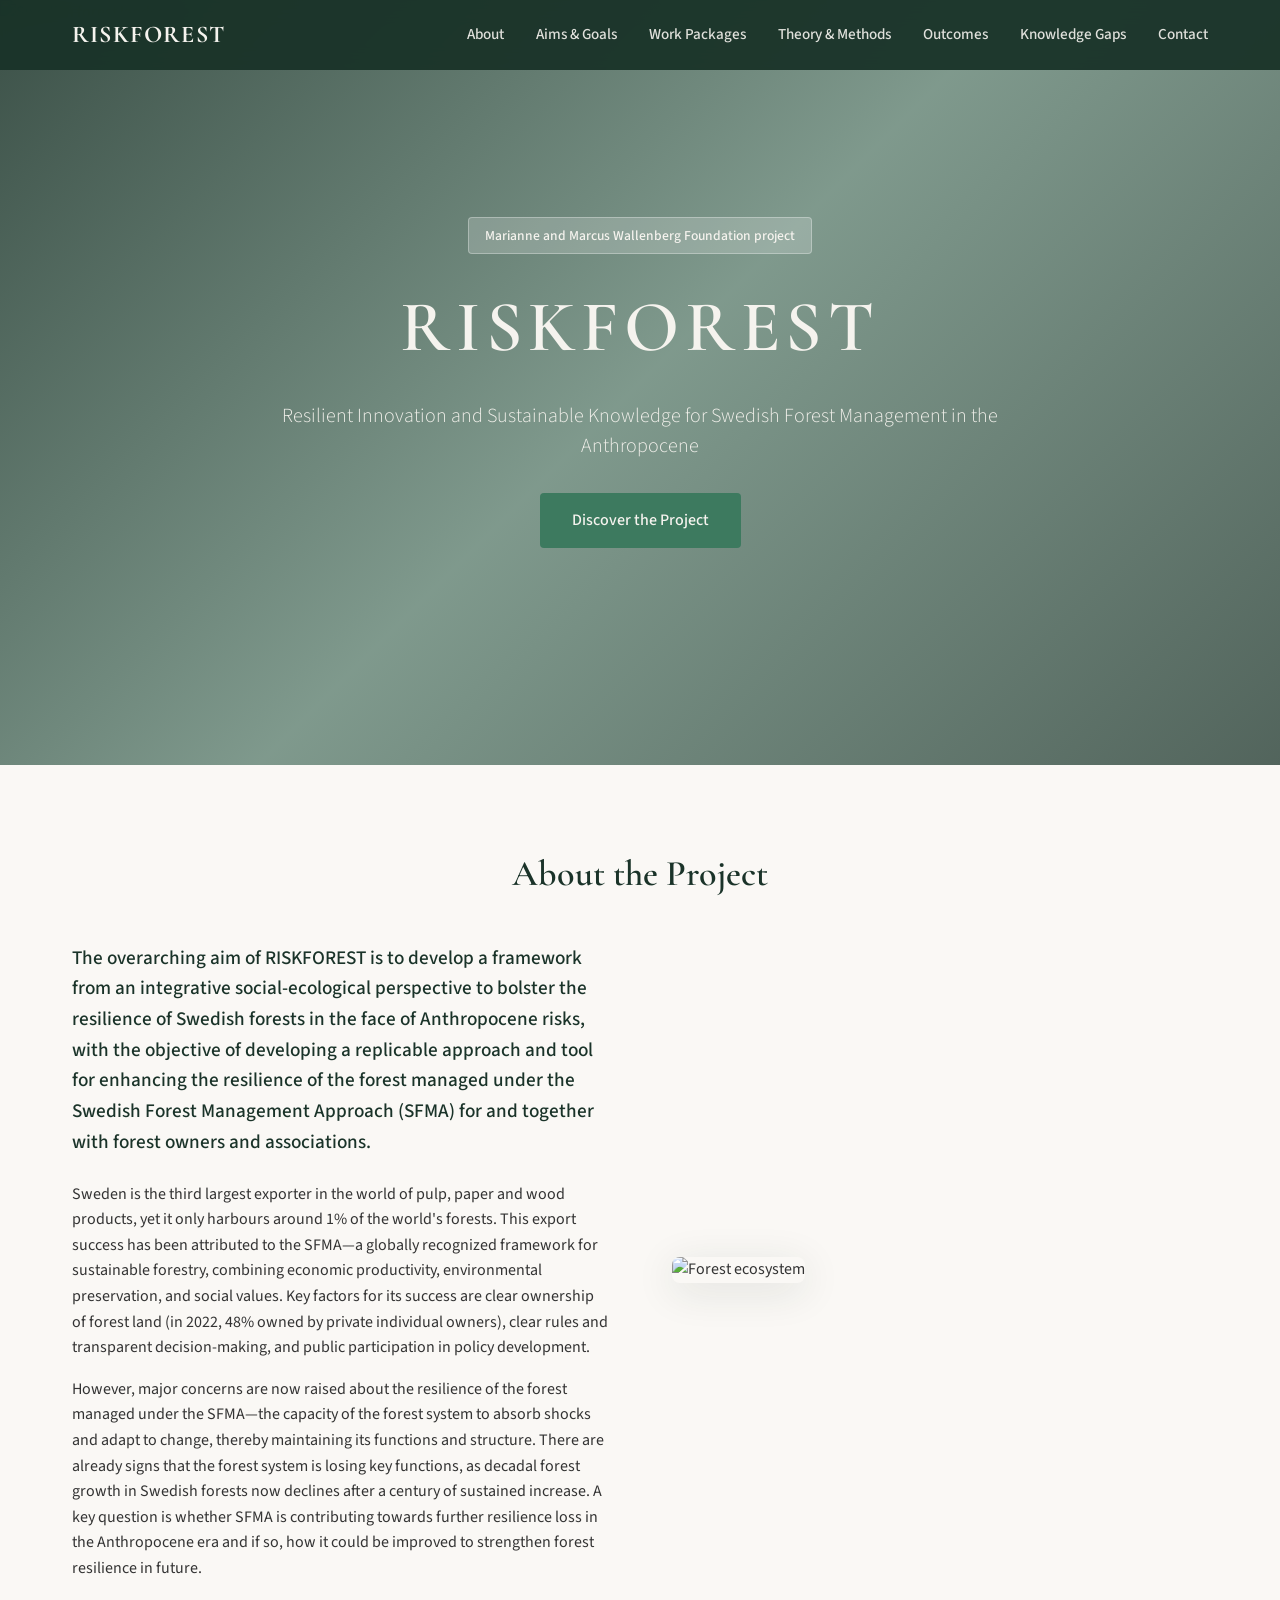
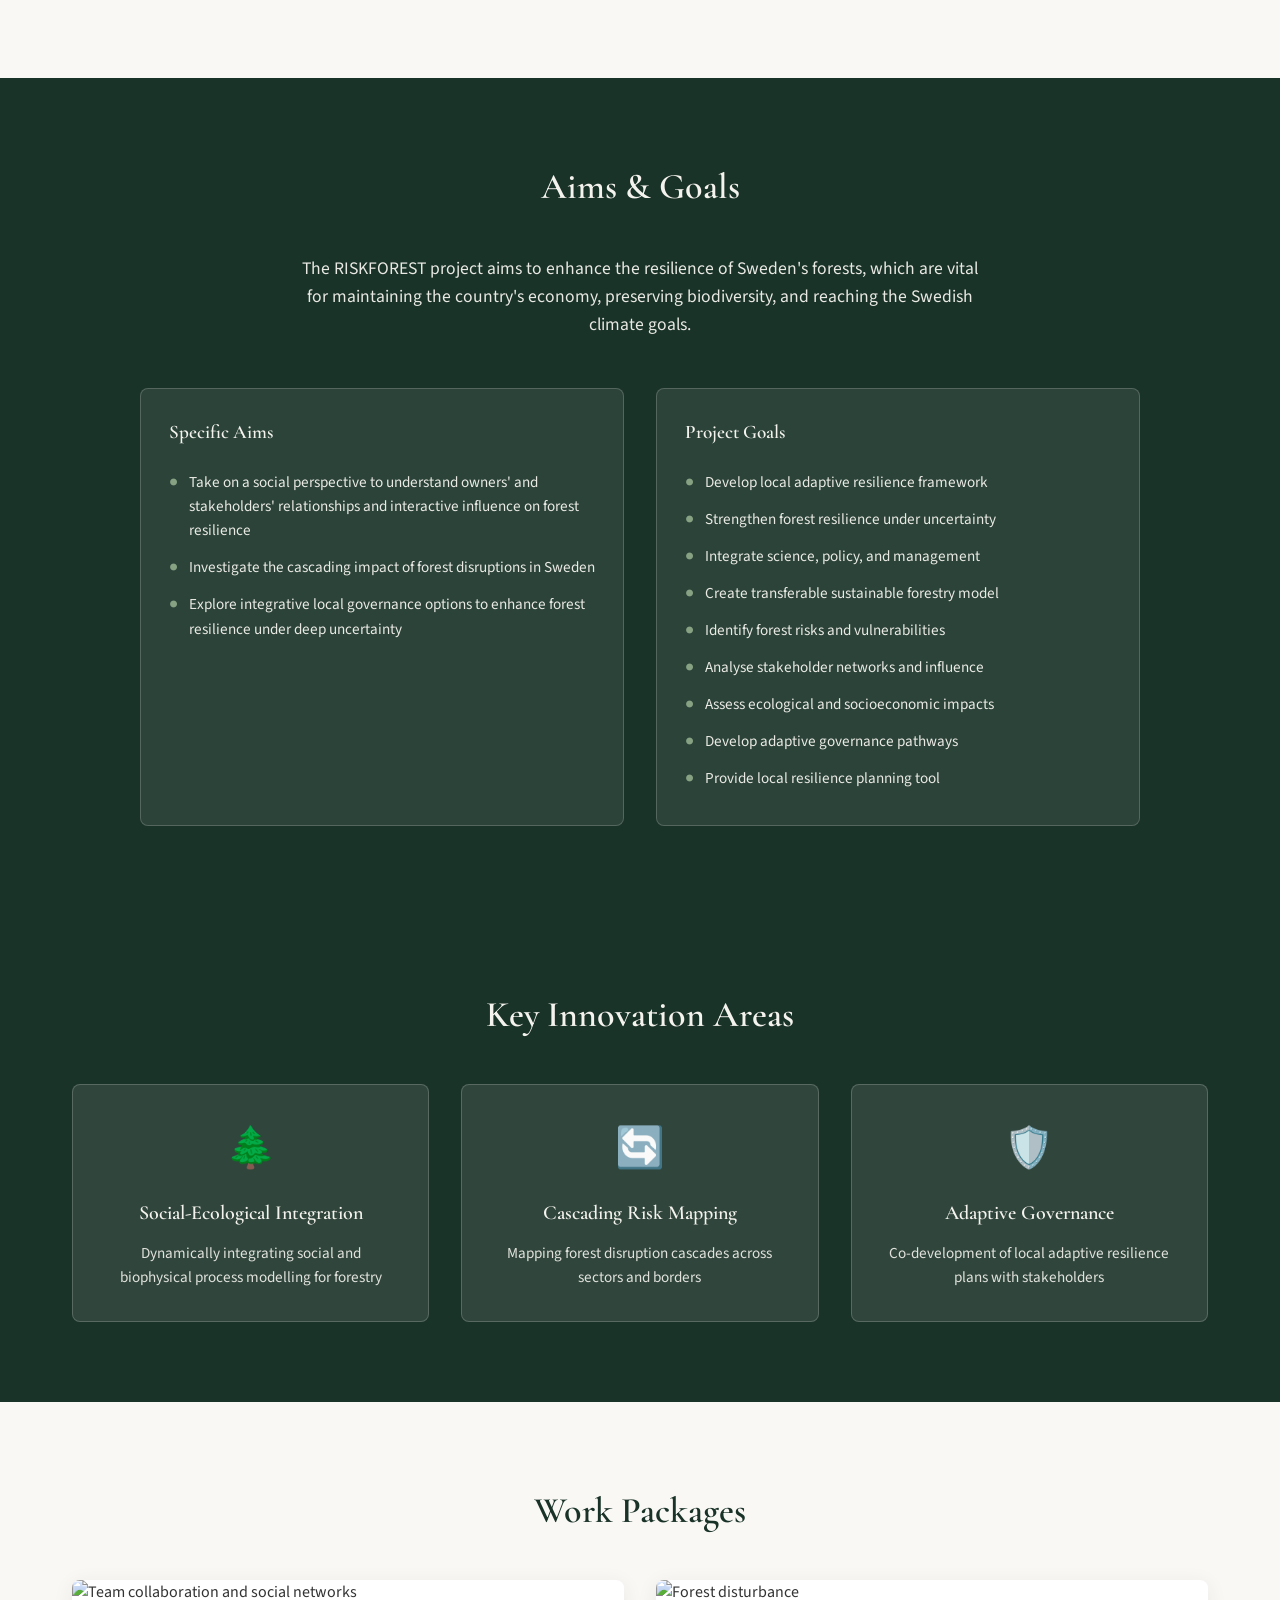
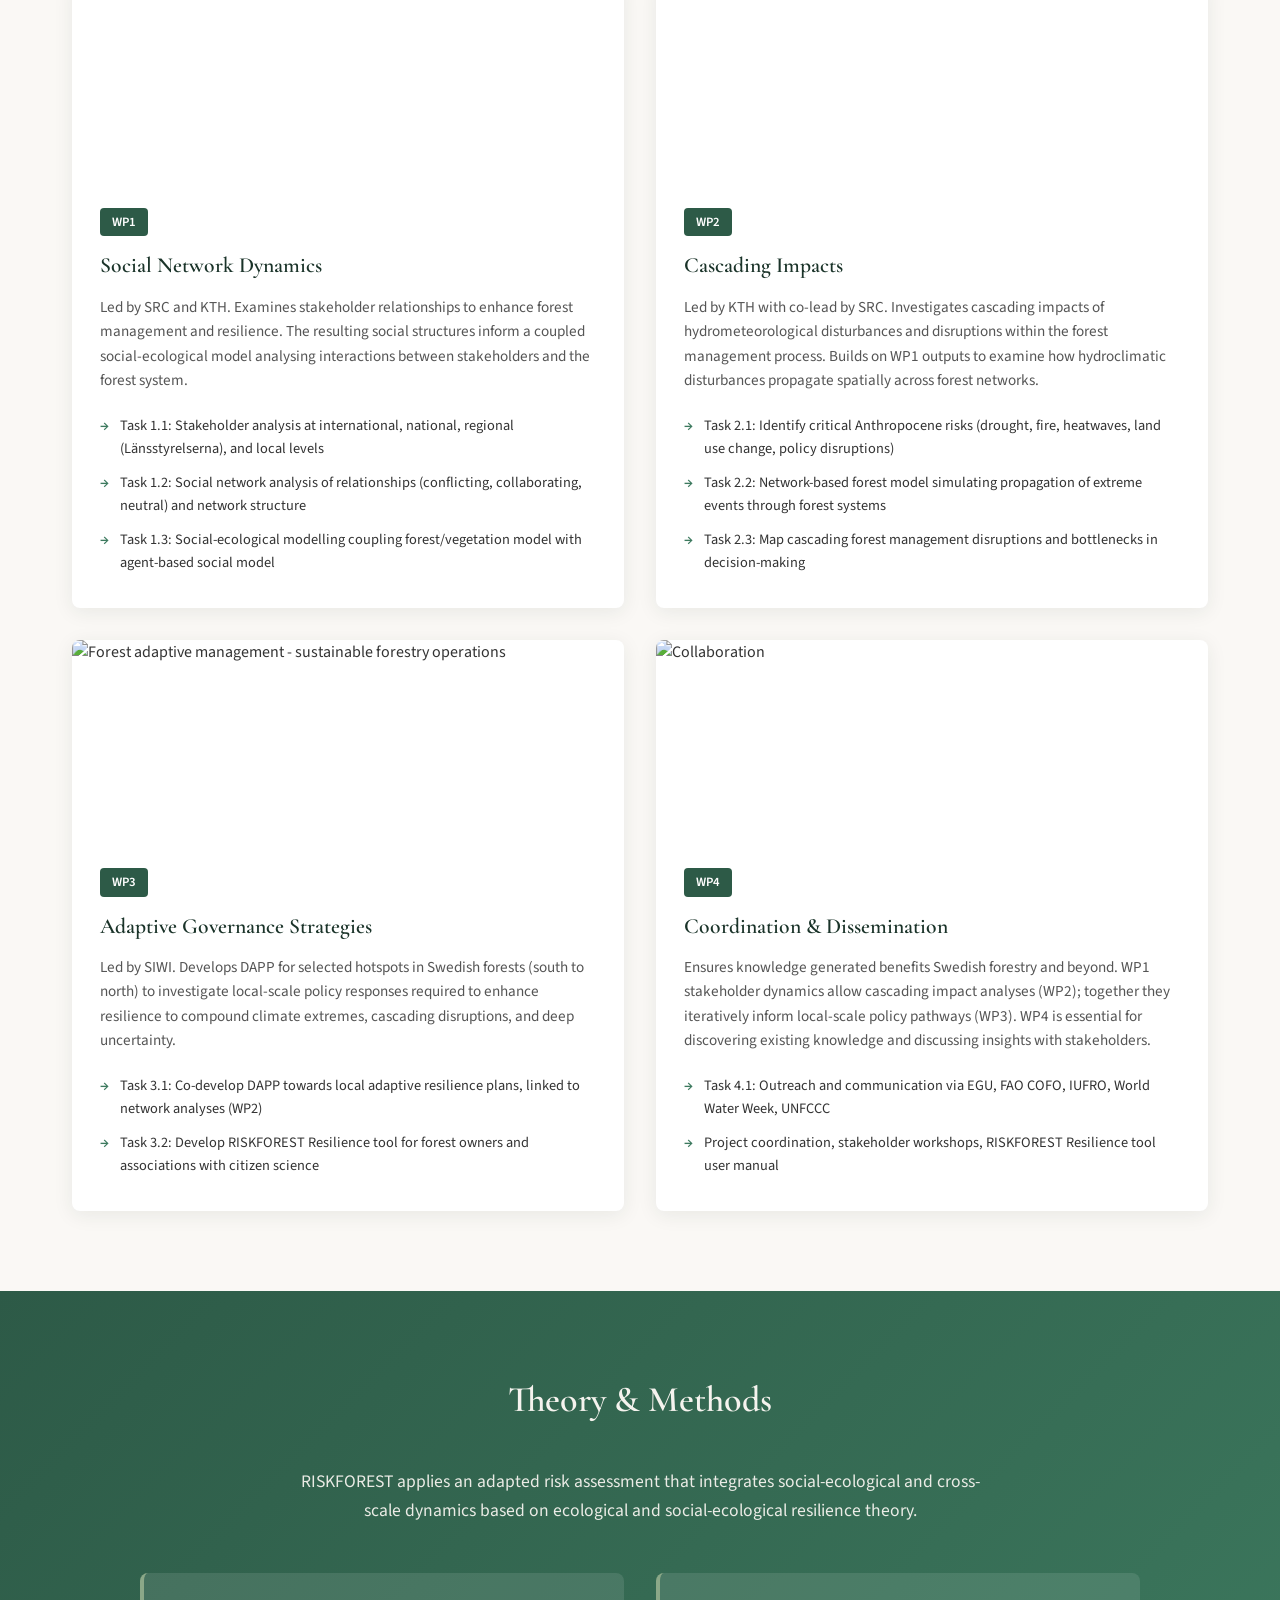
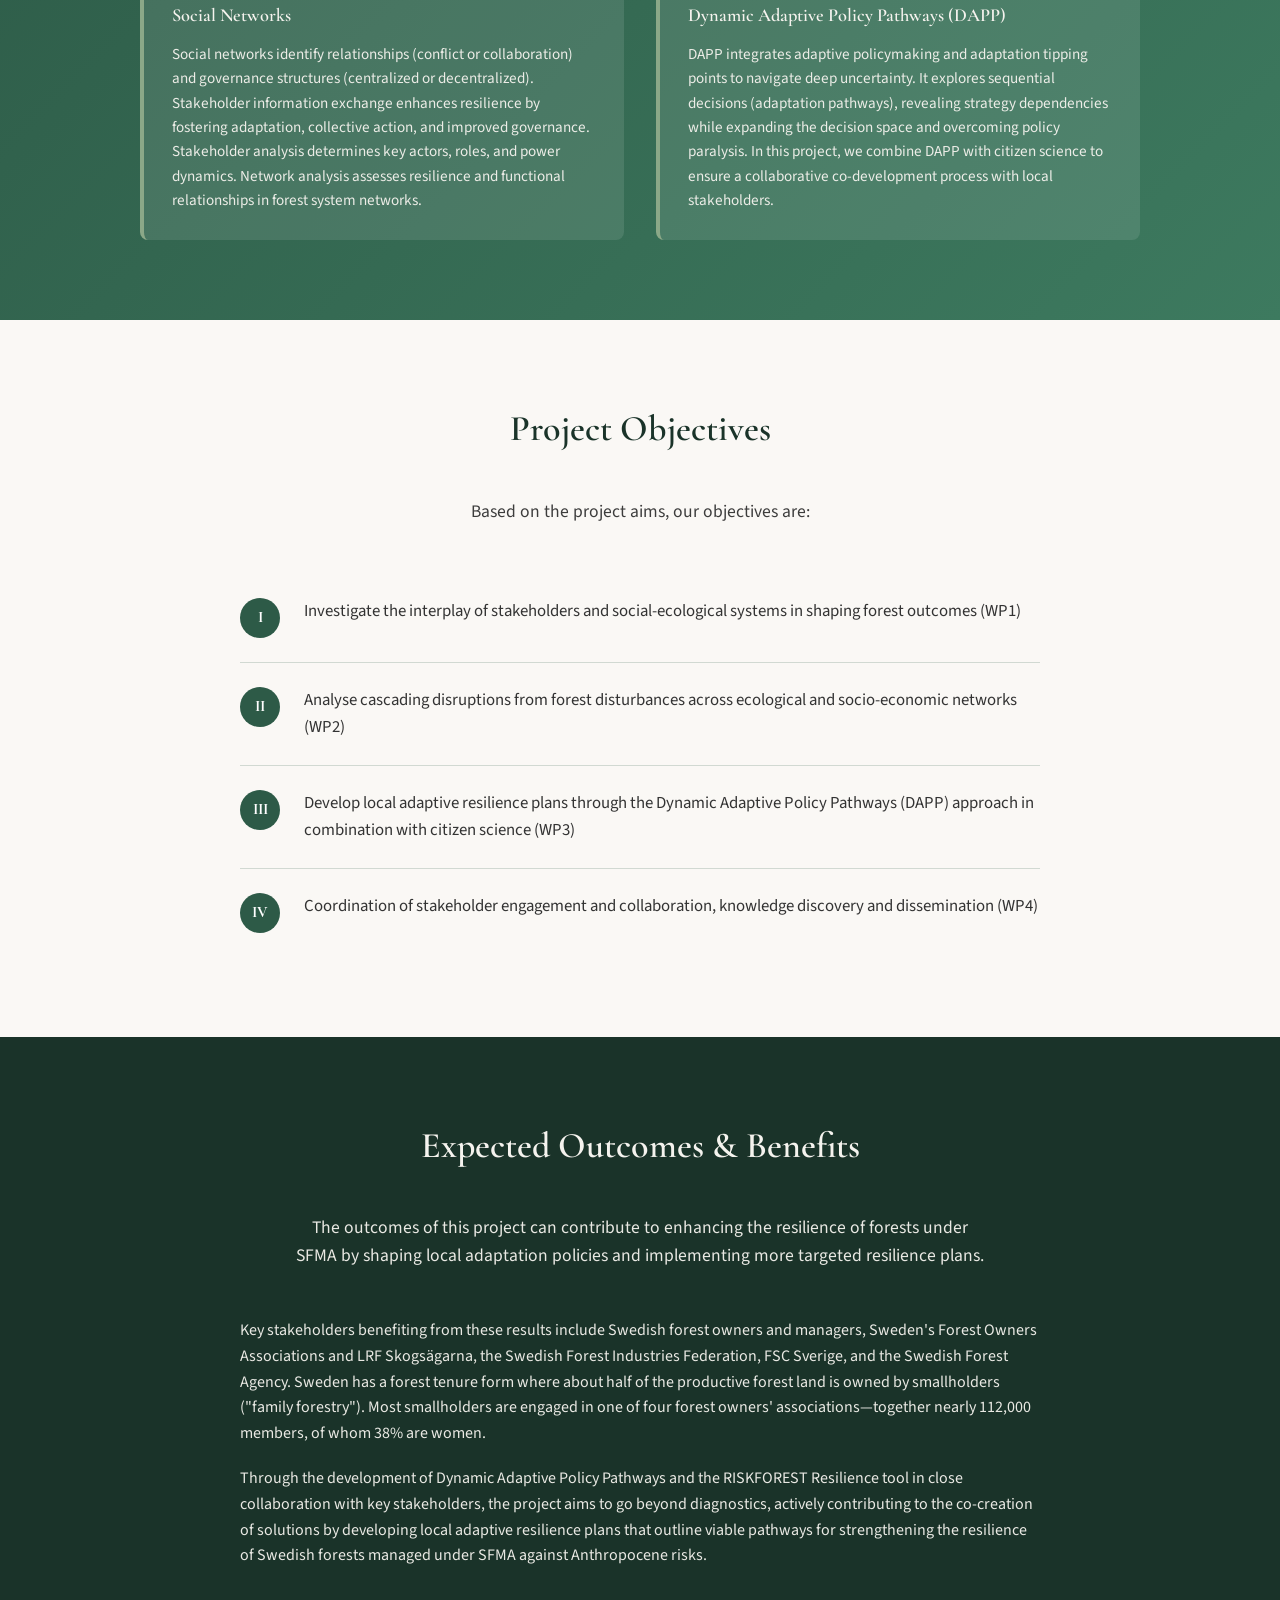
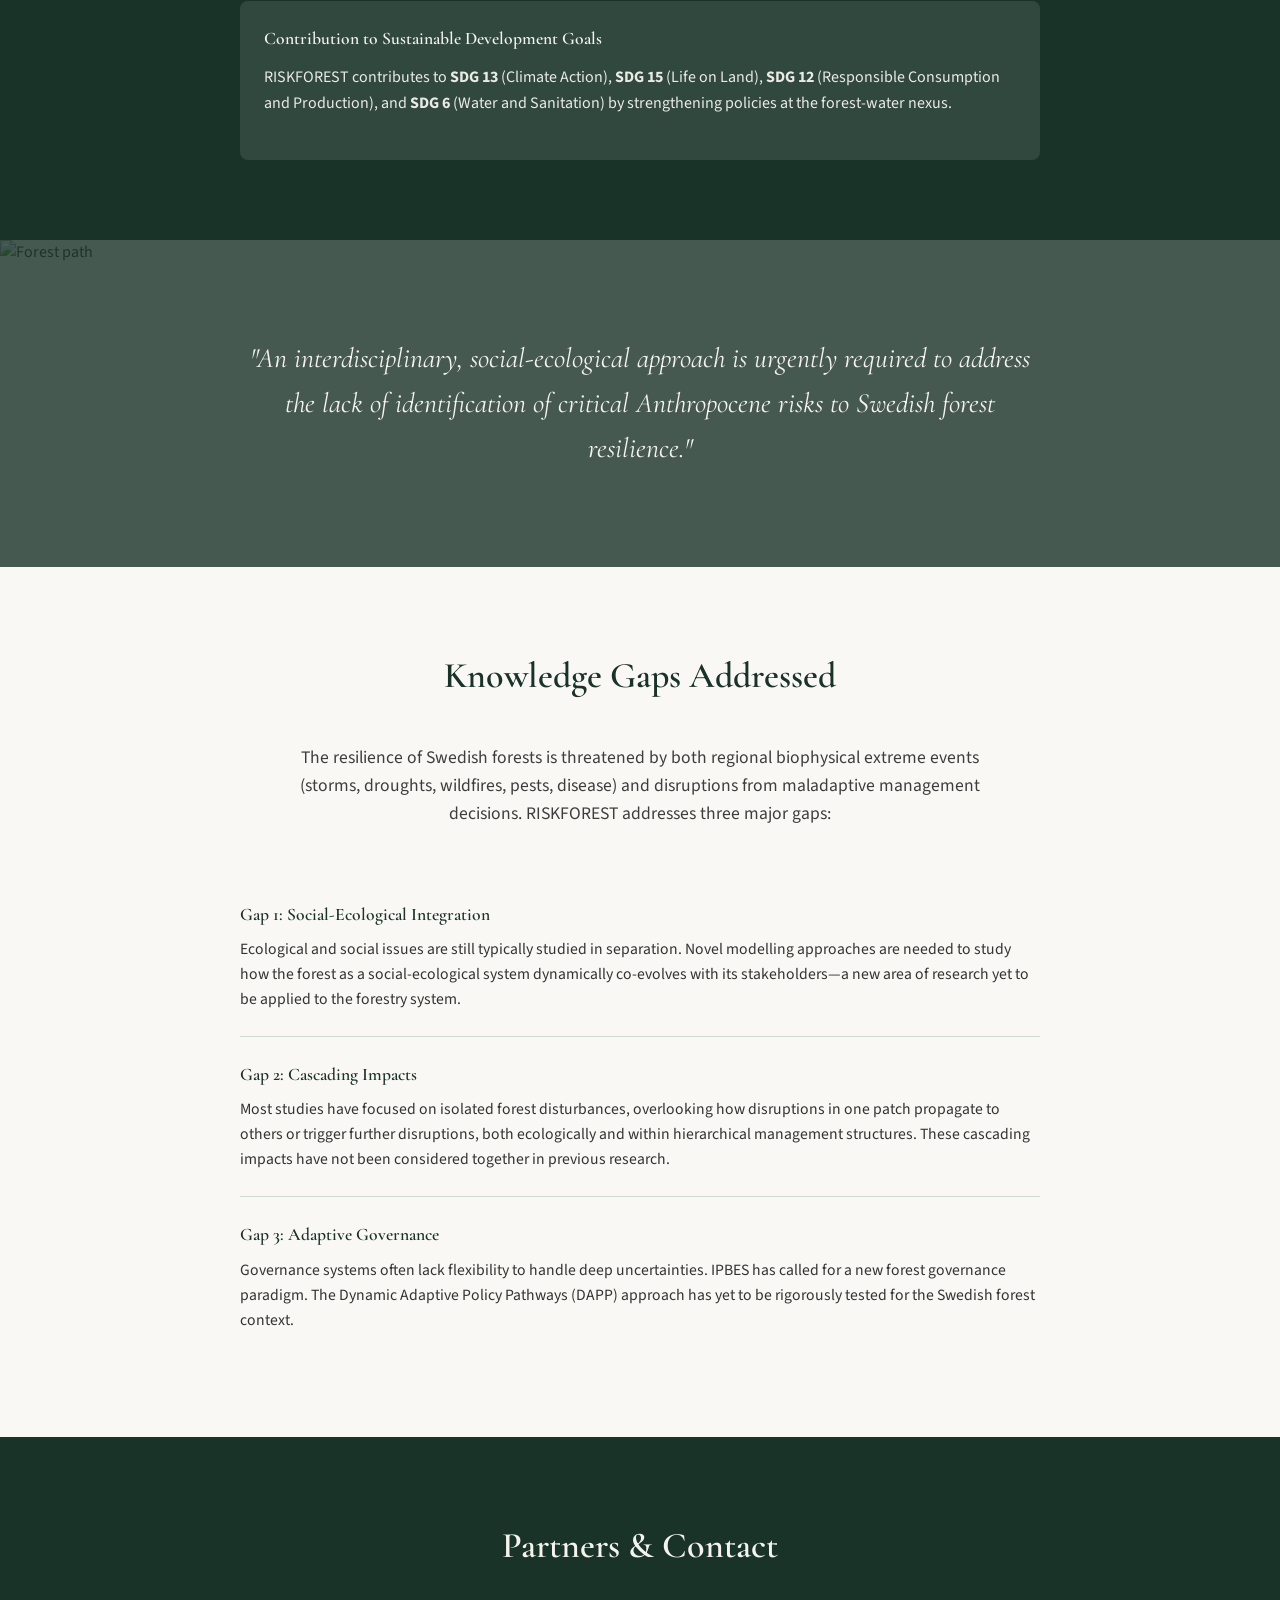
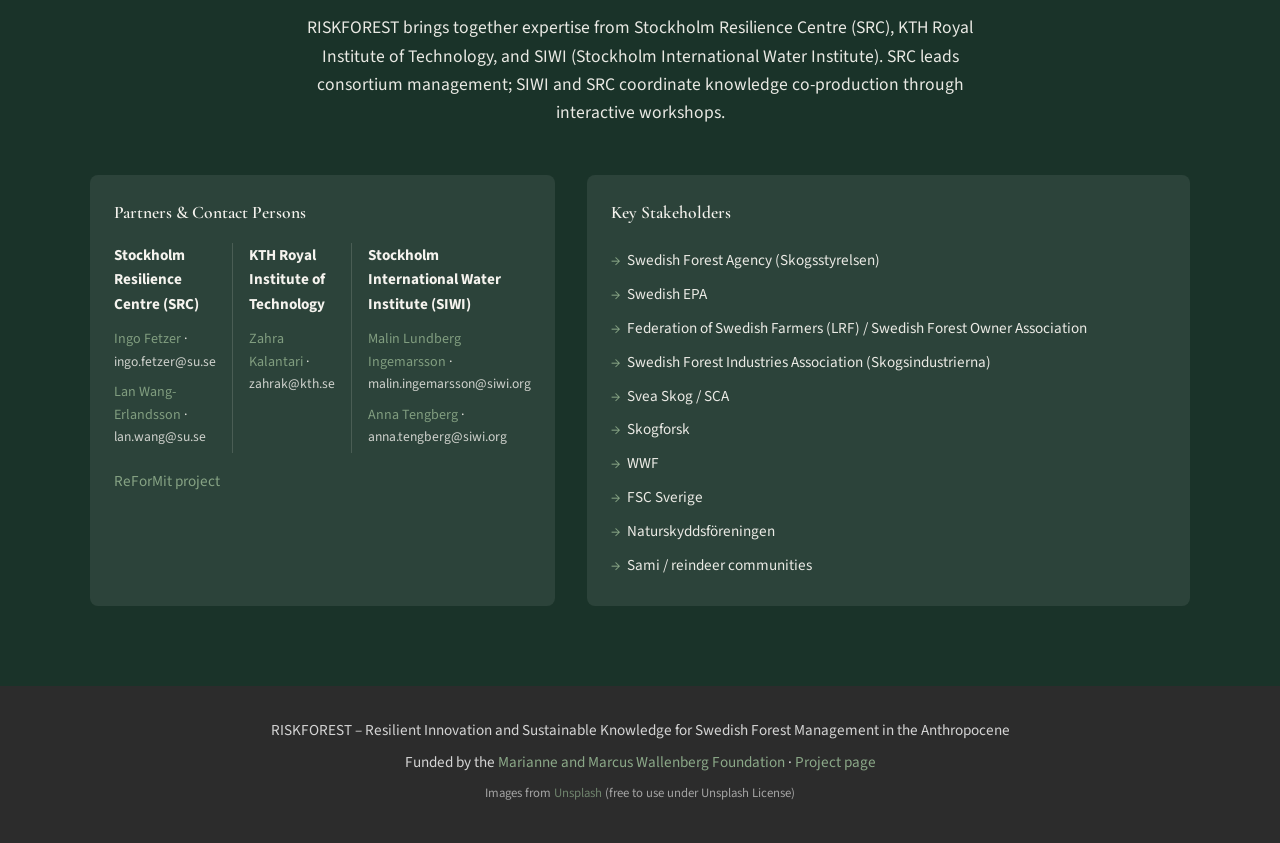
==== commit fc7c7d3f: "Add Wallenberg Foundation funding acknowledgment (footer, hero badge, README) Made-with: Cursor" ====
--- a/docs/index.html
+++ b/docs/index.html
@@ -32,6 +32,7 @@
         <div class="hero-overlay"></div>
         <img src="https://images.unsplash.com/photo-1441974231531-c6227db76b6e?w=1920" alt="Swedish forest landscape" class="hero-bg">
         <div class="hero-content">
+            <a href="https://mmw.wallenberg.org/en/project/how-strengthen-resilience-forest-management" target="_blank" rel="noopener" class="hero-badge">Marianne and Marcus Wallenberg Foundation project</a>
             <h1>RISKFOREST</h1>
             <p class="hero-subtitle">Resilient Innovation and Sustainable Knowledge for Swedish Forest Management in the Anthropocene</p>
             <a href="#about" class="cta-button">Discover the Project</a>
@@ -320,6 +321,7 @@
     <footer class="footer">
         <div class="container">
             <p>RISKFOREST – Resilient Innovation and Sustainable Knowledge for Swedish Forest Management in the Anthropocene</p>
+            <p class="footer-funding">Funded by the <a href="https://mmw.wallenberg.org/en/13-research-projects-forestry-relevance" target="_blank" rel="noopener">Marianne and Marcus Wallenberg Foundation</a> · <a href="https://mmw.wallenberg.org/en/project/how-strengthen-resilience-forest-management" target="_blank" rel="noopener">Project page</a></p>
             <p class="footer-note">Images from <a href="https://unsplash.com" target="_blank" rel="noopener">Unsplash</a> (free to use under Unsplash License)</p>
         </div>
     </footer>
--- a/docs/styles.css
+++ b/docs/styles.css
@@ -146,6 +146,25 @@
     max-width: 900px;
 }
 
+.hero-badge {
+    display: inline-block;
+    padding: 0.4rem 1rem;
+    background: rgba(255, 255, 255, 0.2);
+    color: var(--color-cream);
+    font-size: 0.85rem;
+    font-weight: 500;
+    text-decoration: none;
+    border-radius: 4px;
+    margin-bottom: 1rem;
+    border: 1px solid rgba(255, 255, 255, 0.3);
+    transition: background 0.3s ease, border-color 0.3s ease;
+}
+
+.hero-badge:hover {
+    background: rgba(255, 255, 255, 0.3);
+    border-color: rgba(255, 255, 255, 0.5);
+}
+
 .hero h1 {
     font-size: clamp(2.5rem, 6vw, 4.5rem);
     color: var(--color-cream);
@@ -724,6 +743,15 @@
     margin-bottom: 0.5rem;
 }
 
+.footer-funding {
+    font-size: 0.9rem;
+    margin-bottom: 0.5rem;
+}
+
+.footer-funding a {
+    color: var(--color-sage);
+}
+
 .footer-note {
     font-size: 0.8rem !important;
     opacity: 0.7;
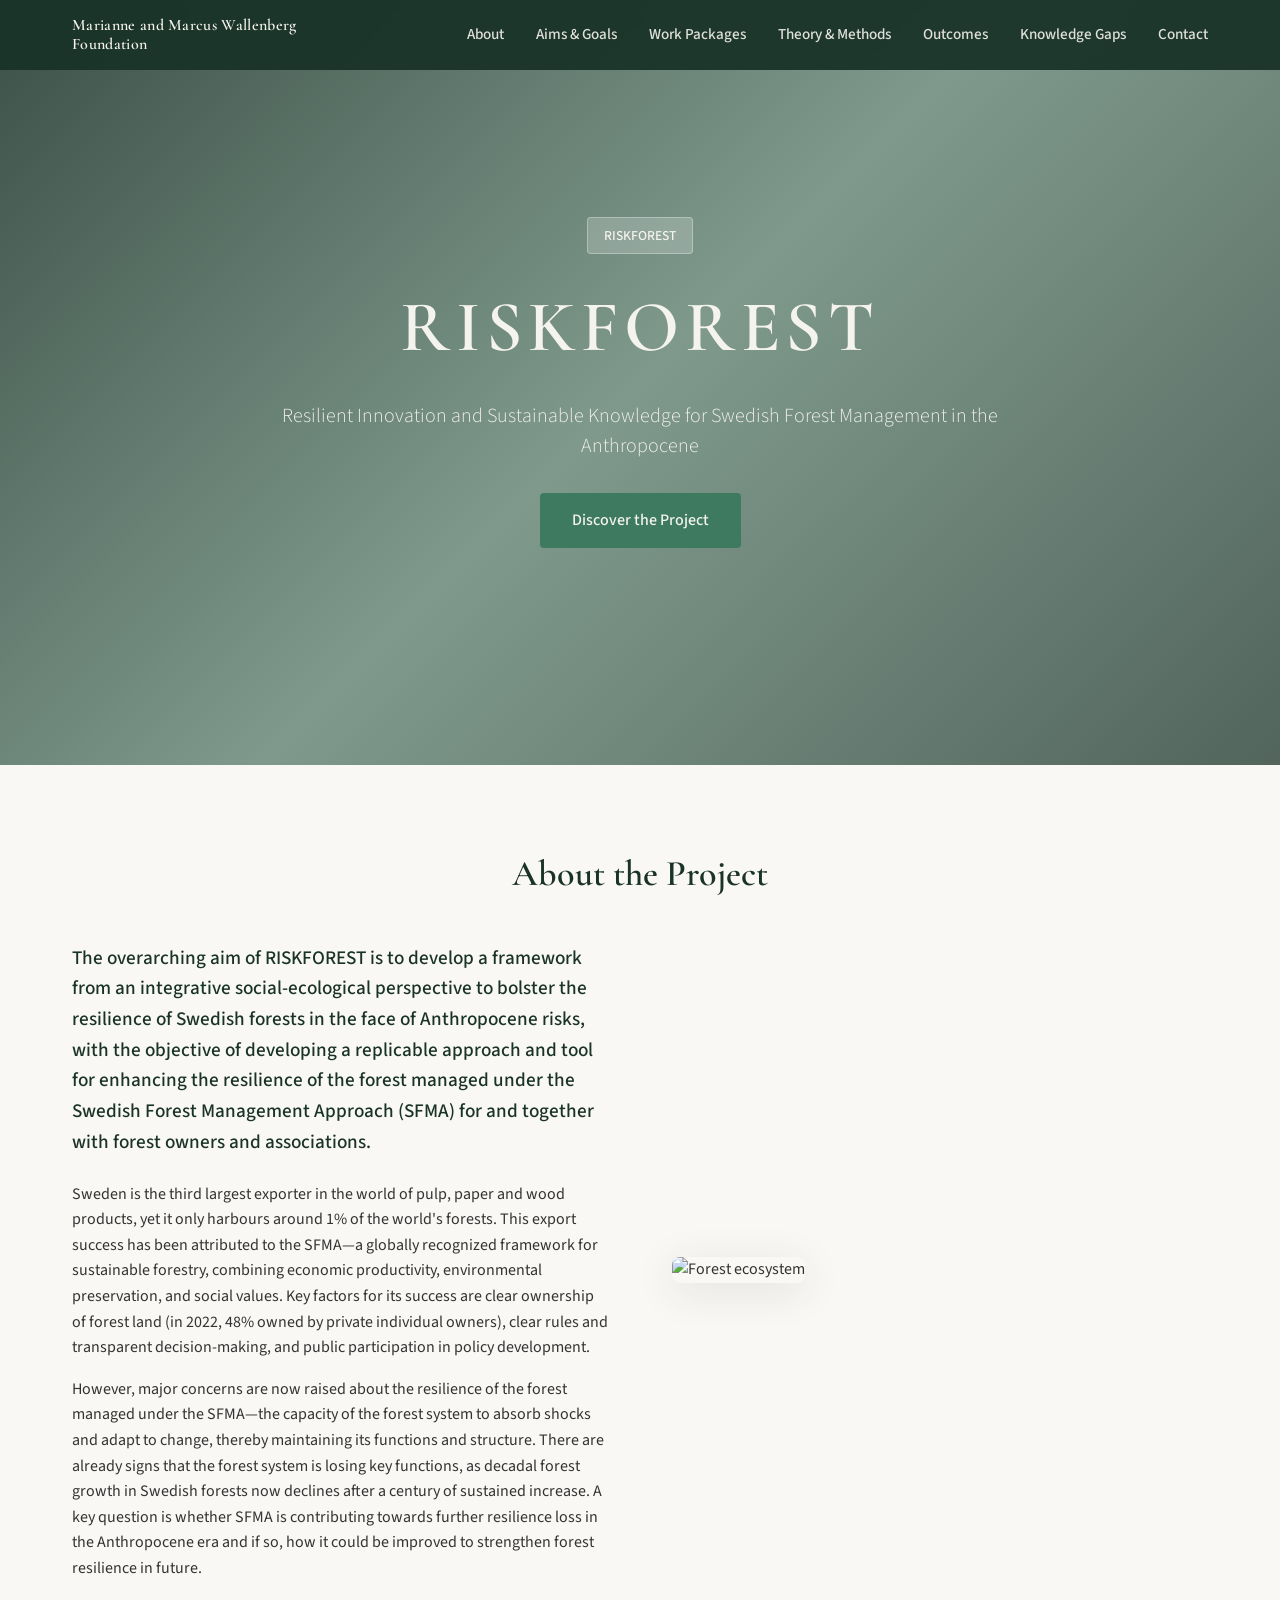
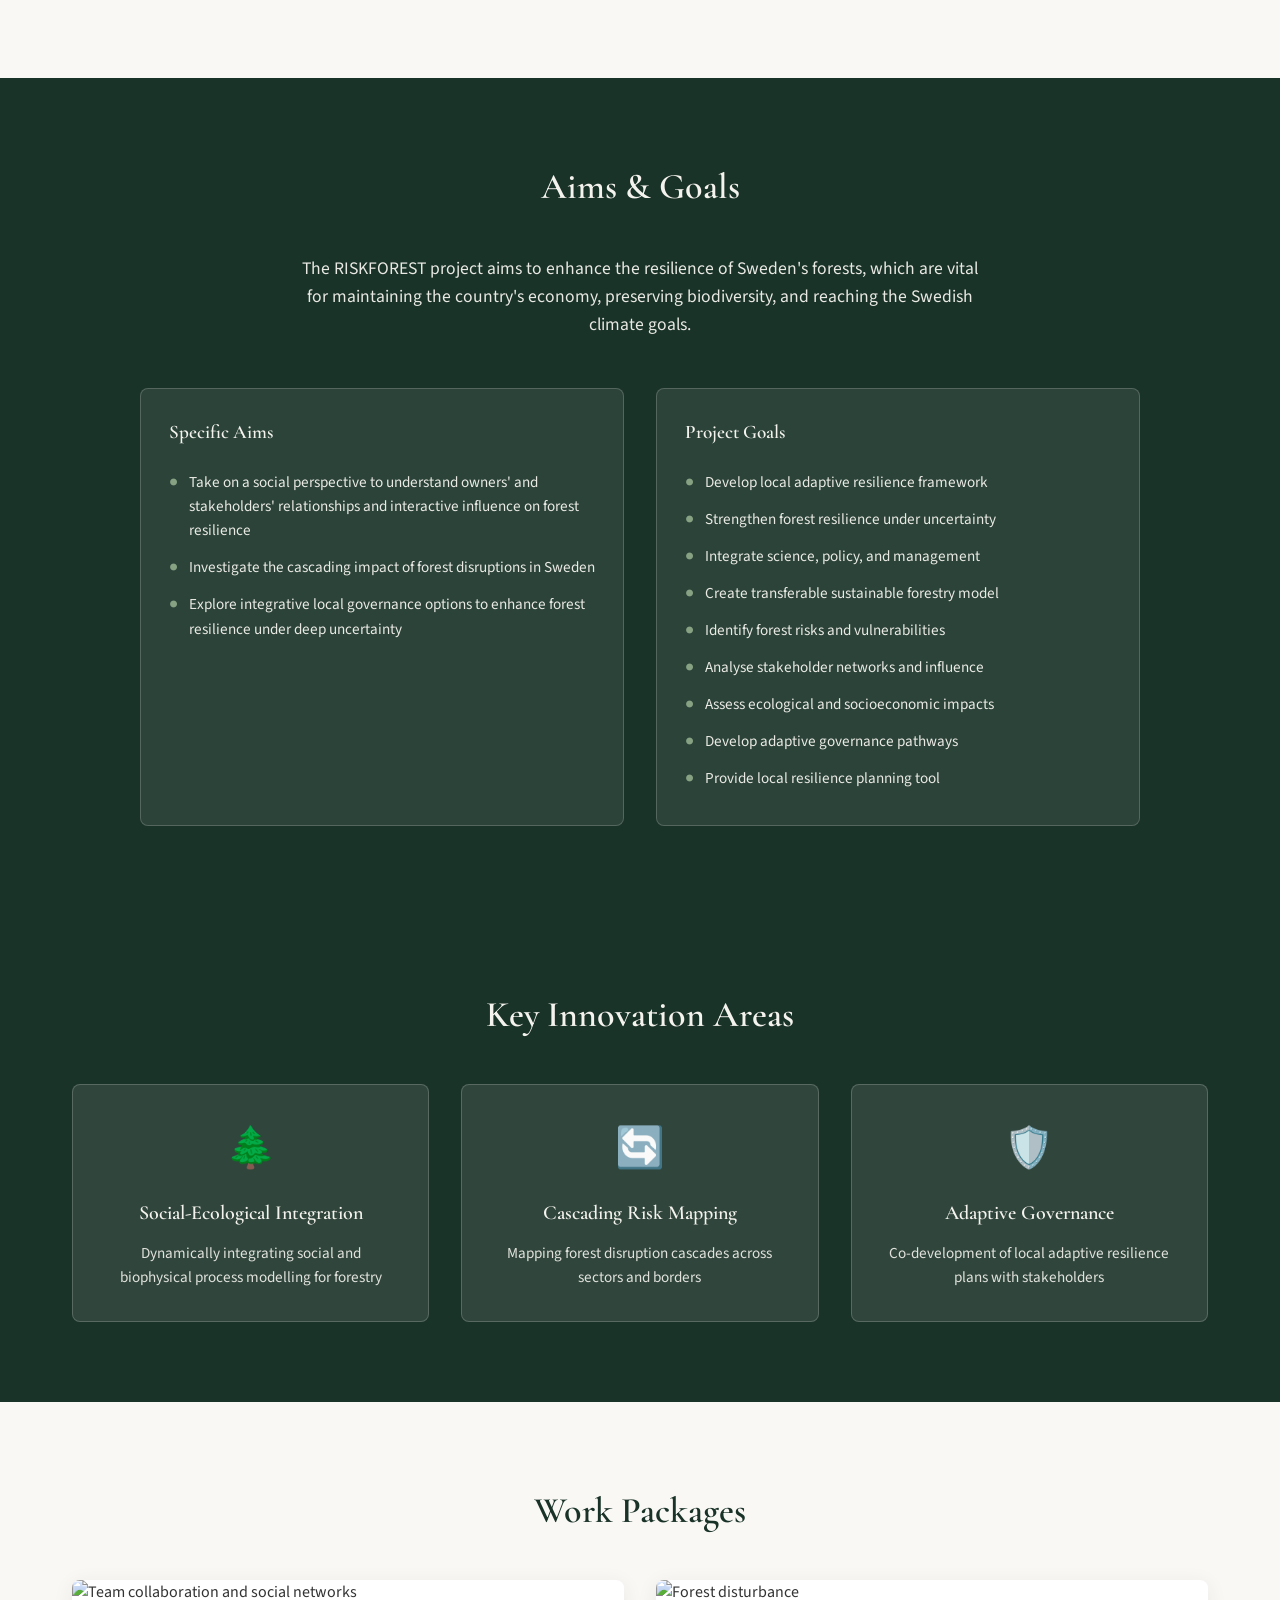
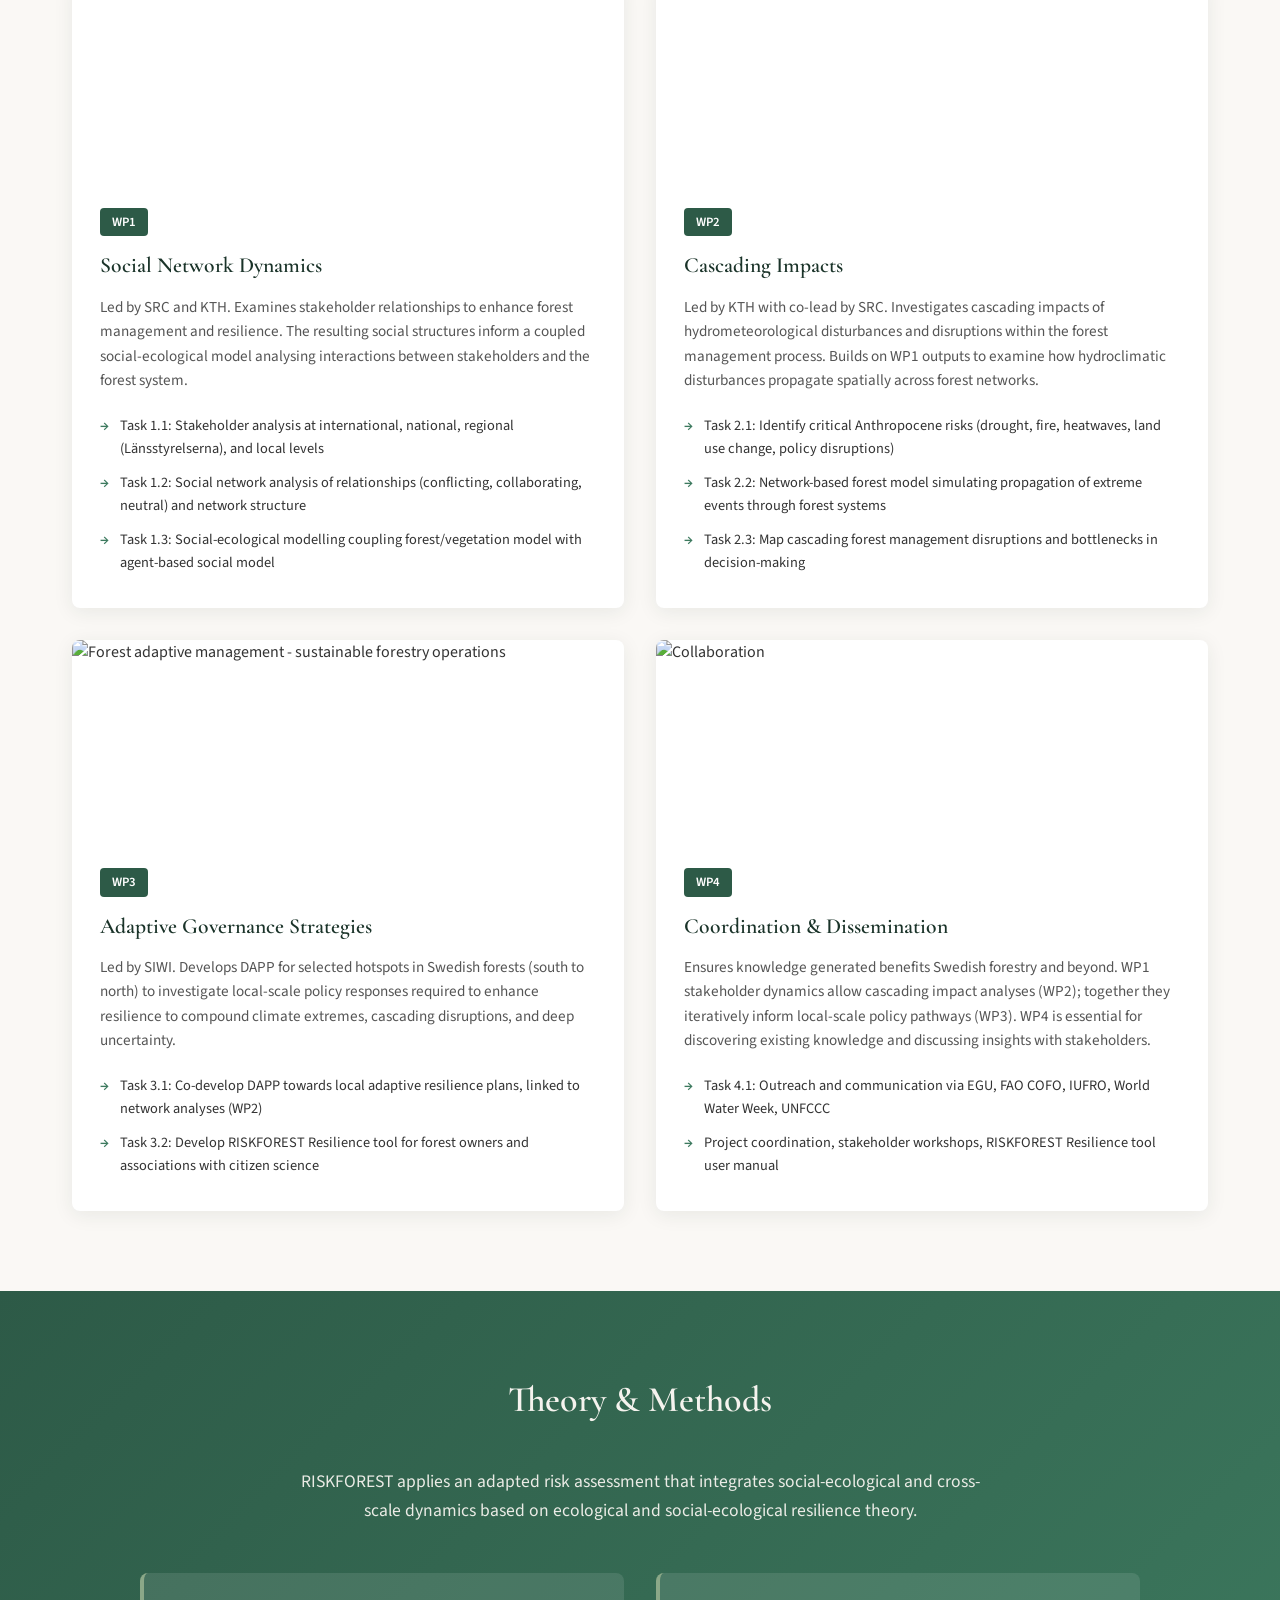
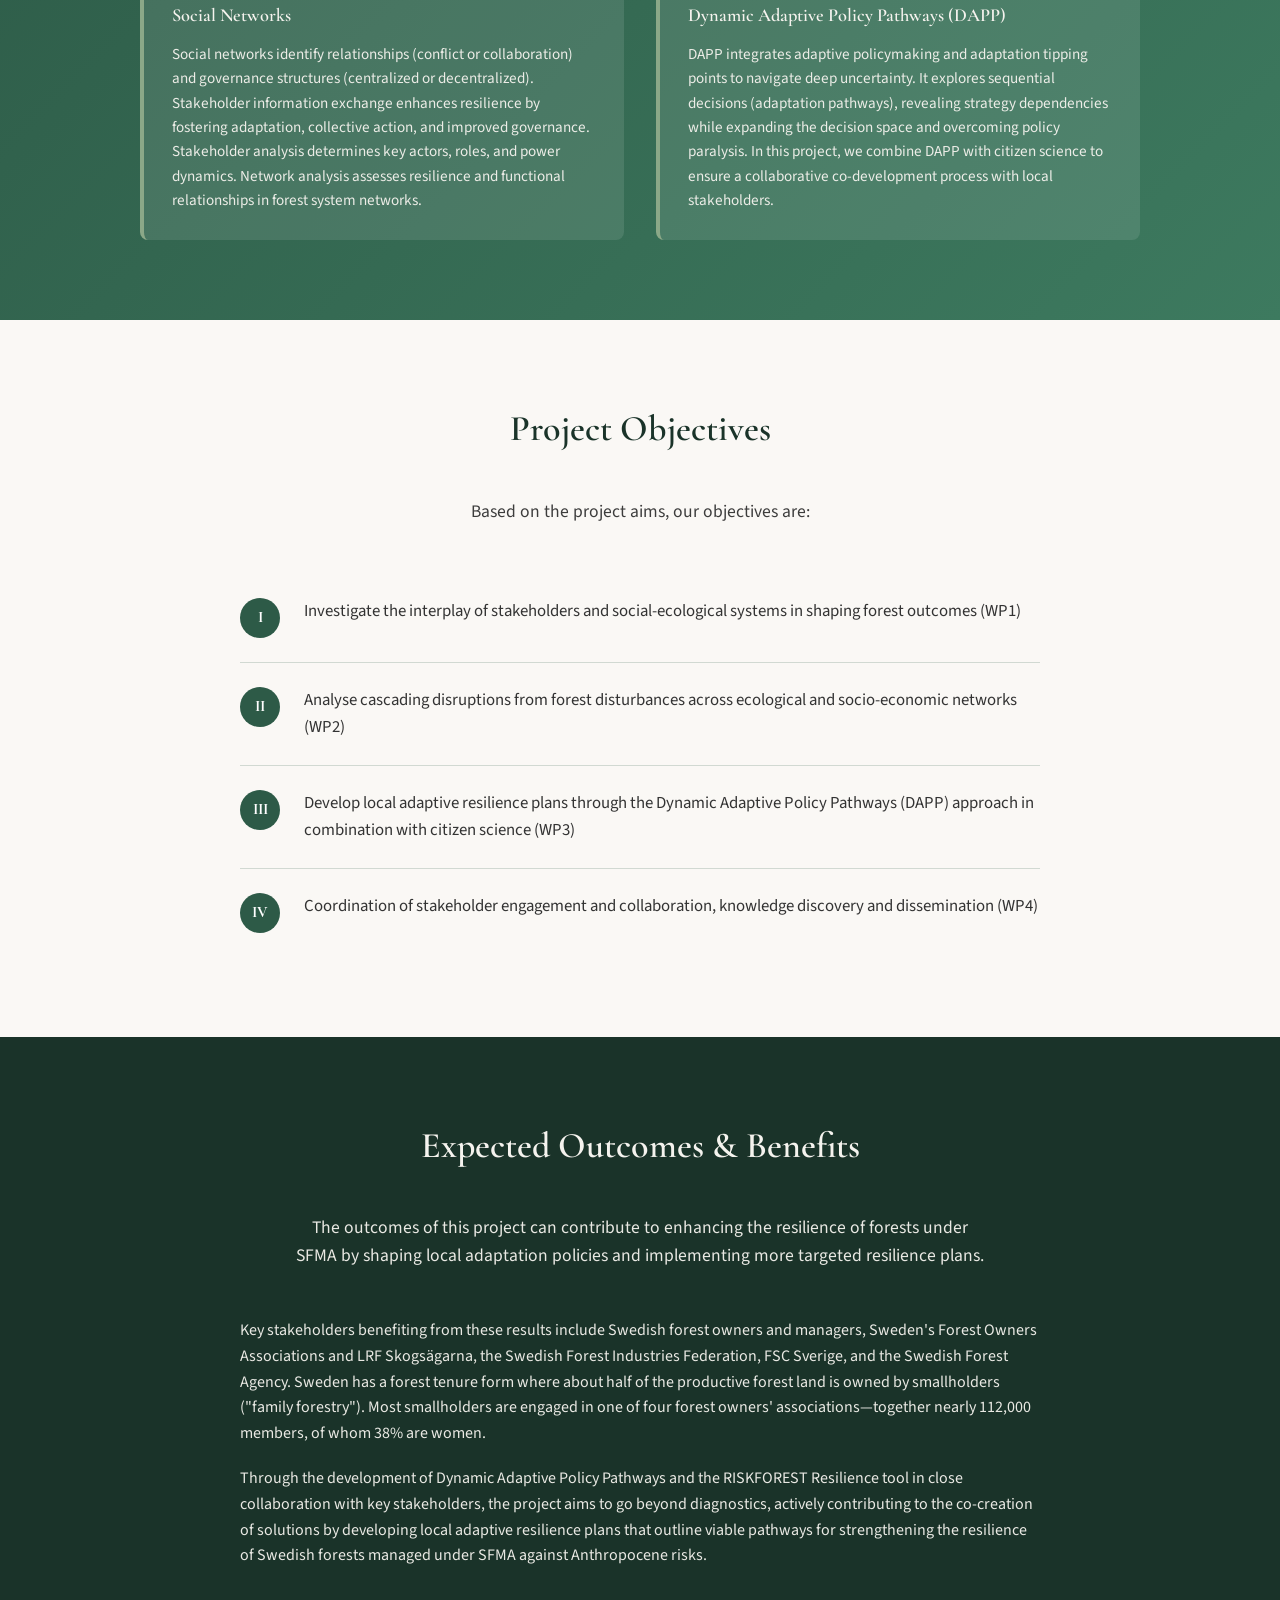
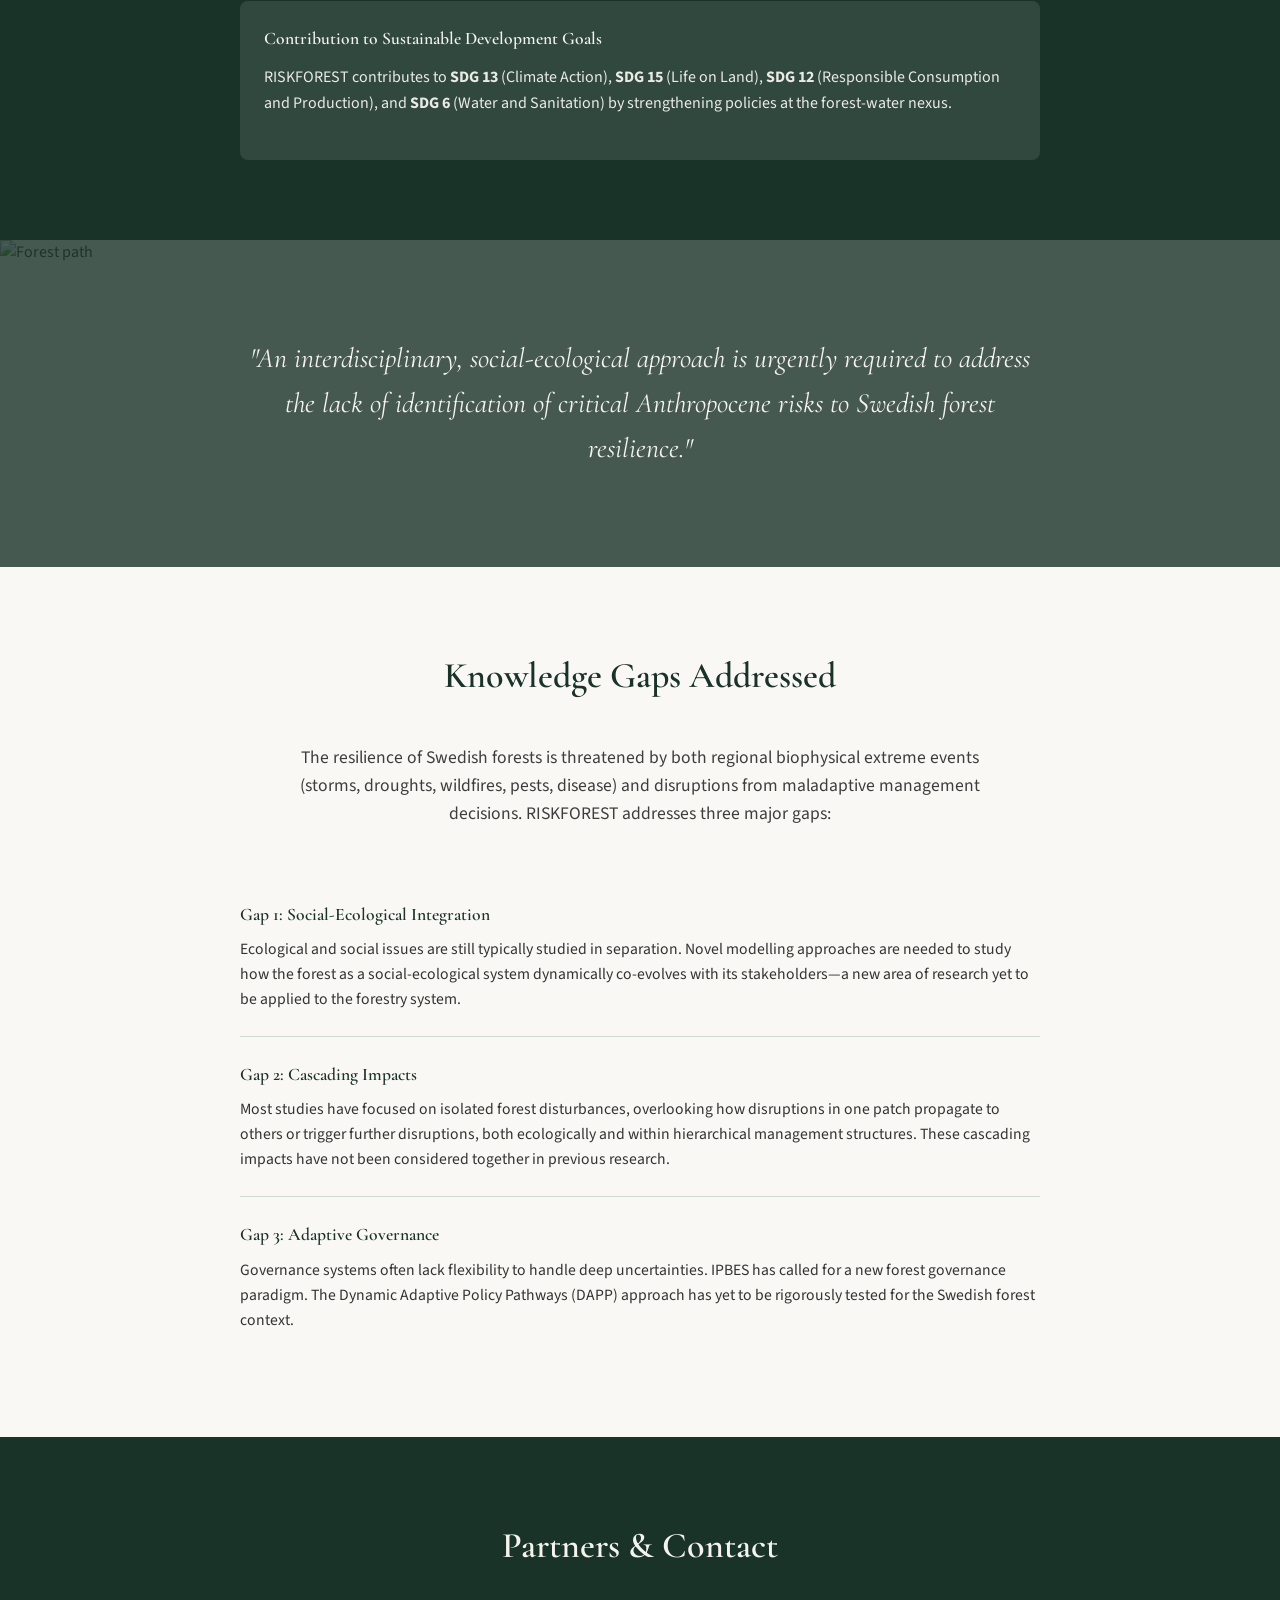
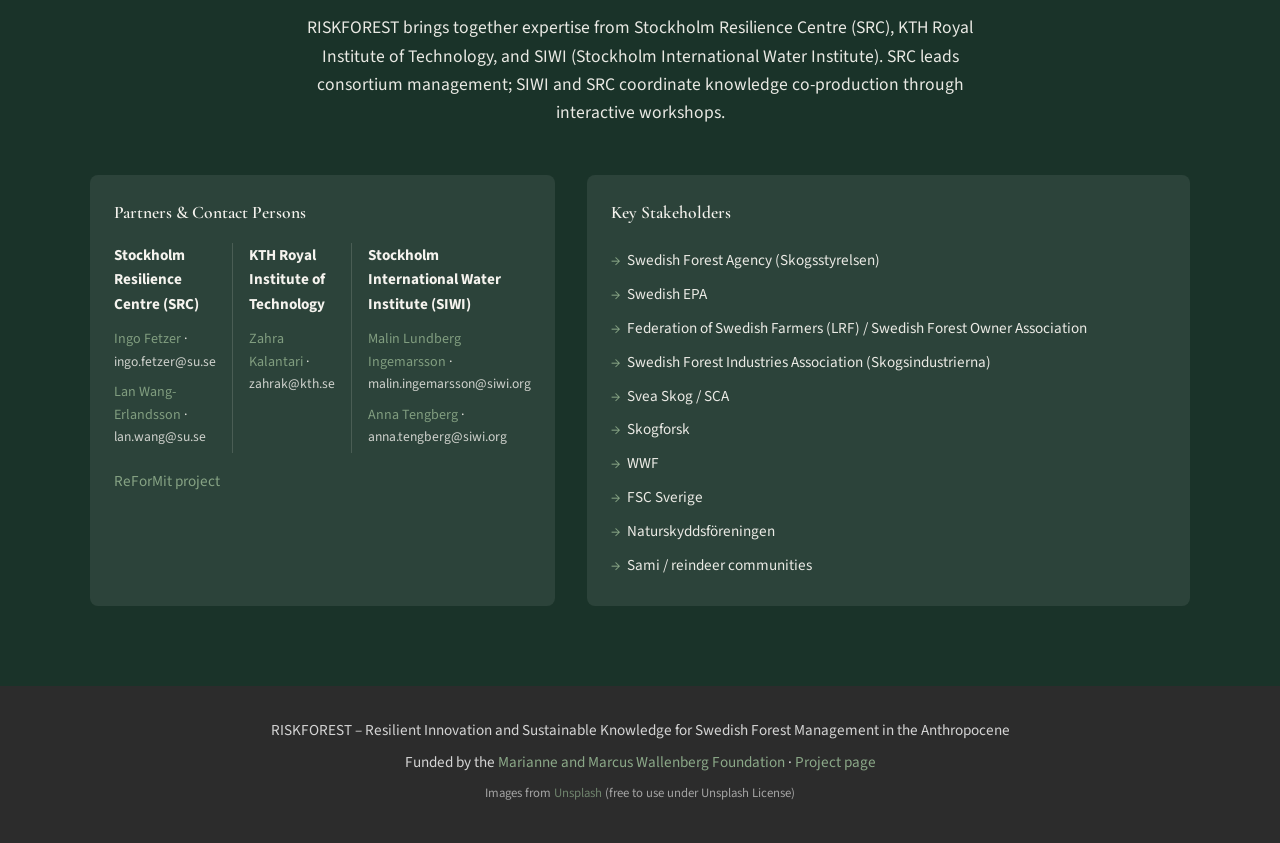
==== commit 9783ae32: "Swap navbar logo: Wallenberg Foundation (top left), RISKFOREST badge in hero Made-with: Cursor" ====
--- a/docs/index.html
+++ b/docs/index.html
@@ -12,7 +12,7 @@
 <body>
     <nav class="navbar">
         <div class="nav-container">
-            <a href="#" class="logo">RISKFOREST</a>
+            <a href="https://mmw.wallenberg.org/en/project/how-strengthen-resilience-forest-management" target="_blank" rel="noopener" class="logo">Marianne and Marcus Wallenberg Foundation</a>
             <ul class="nav-links">
                 <li><a href="#about">About</a></li>
                 <li><a href="#aims">Aims & Goals</a></li>
@@ -32,7 +32,7 @@
         <div class="hero-overlay"></div>
         <img src="https://images.unsplash.com/photo-1441974231531-c6227db76b6e?w=1920" alt="Swedish forest landscape" class="hero-bg">
         <div class="hero-content">
-            <a href="https://mmw.wallenberg.org/en/project/how-strengthen-resilience-forest-management" target="_blank" rel="noopener" class="hero-badge">Marianne and Marcus Wallenberg Foundation project</a>
+            <a href="#" class="hero-badge">RISKFOREST</a>
             <h1>RISKFOREST</h1>
             <p class="hero-subtitle">Resilient Innovation and Sustainable Knowledge for Swedish Forest Management in the Anthropocene</p>
             <a href="#about" class="cta-button">Discover the Project</a>
--- a/docs/styles.css
+++ b/docs/styles.css
@@ -66,11 +66,13 @@
 
 .logo {
     font-family: 'Cormorant Garamond', serif;
-    font-size: 1.5rem;
-    font-weight: 700;
+    font-size: 1rem;
+    font-weight: 600;
     color: var(--color-cream);
     text-decoration: none;
-    letter-spacing: 0.05em;
+    letter-spacing: 0.02em;
+    max-width: 280px;
+    line-height: 1.2;
 }
 
 .nav-links {
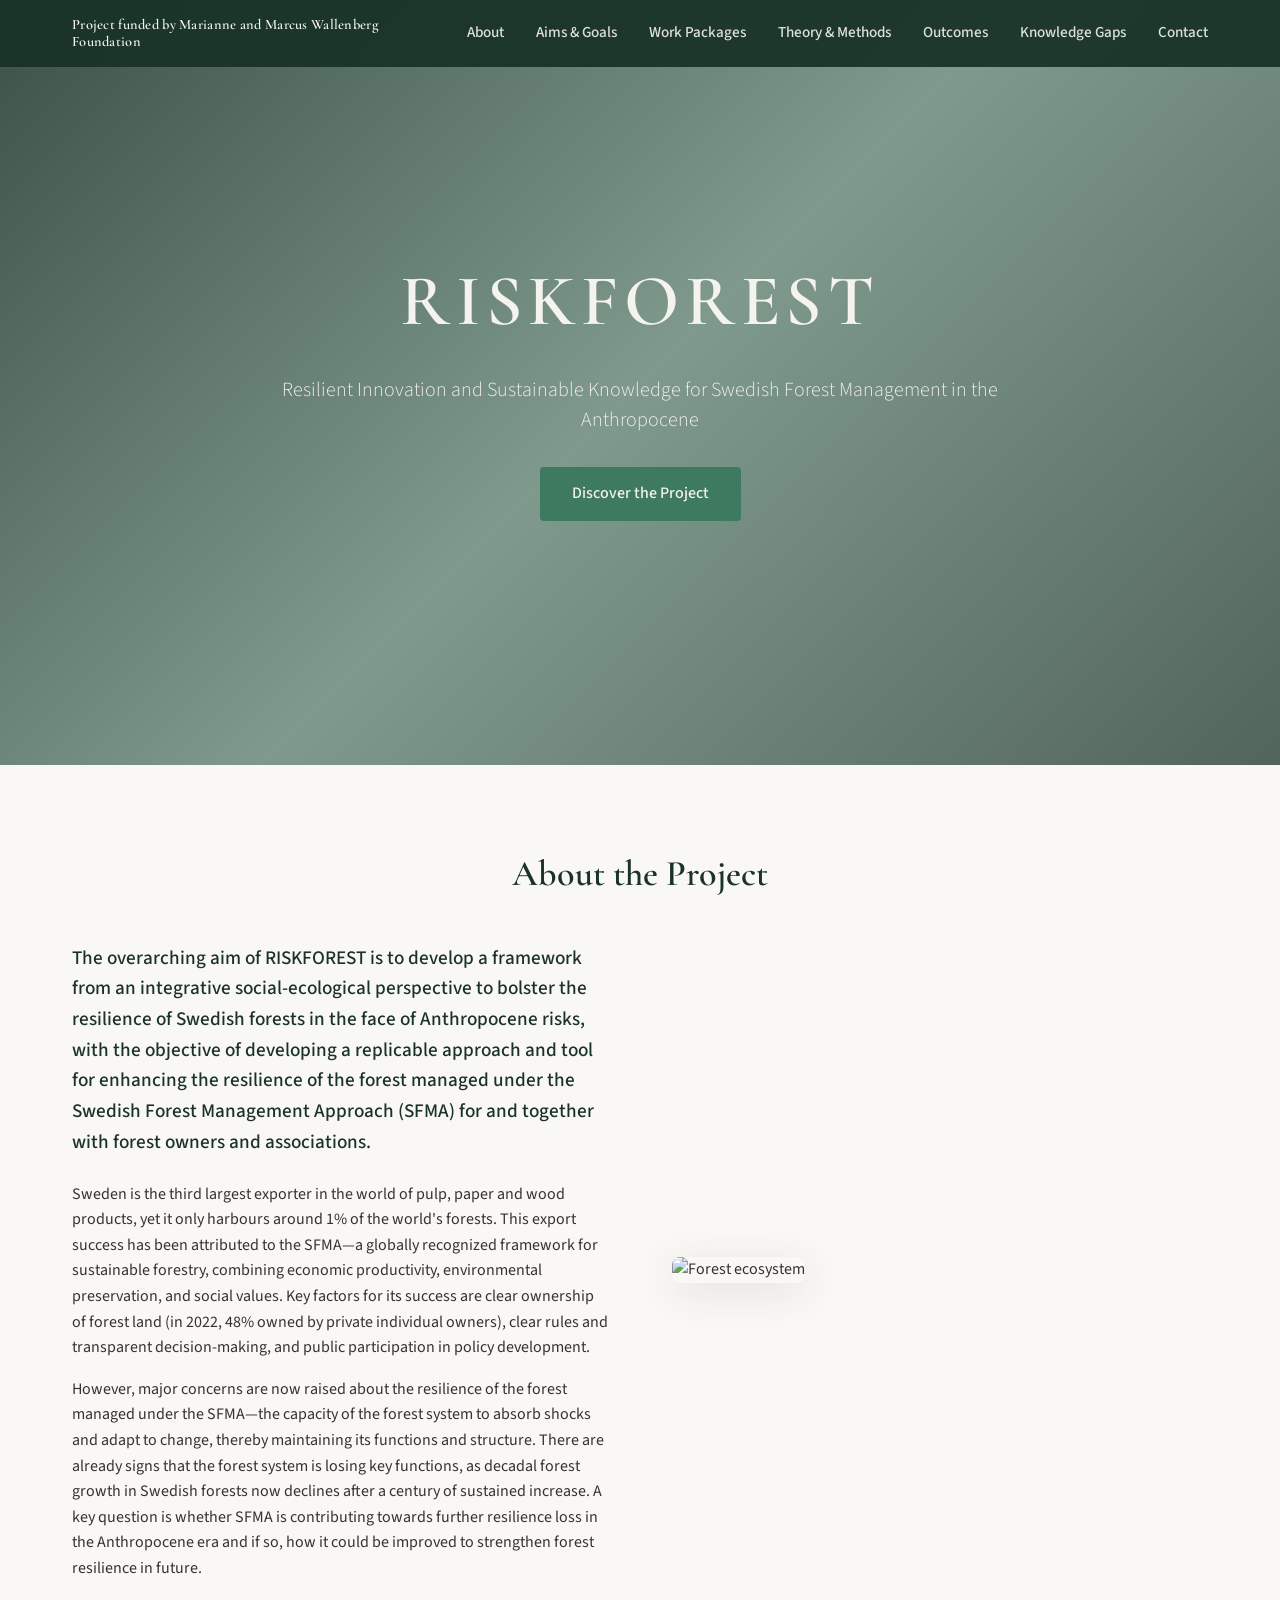
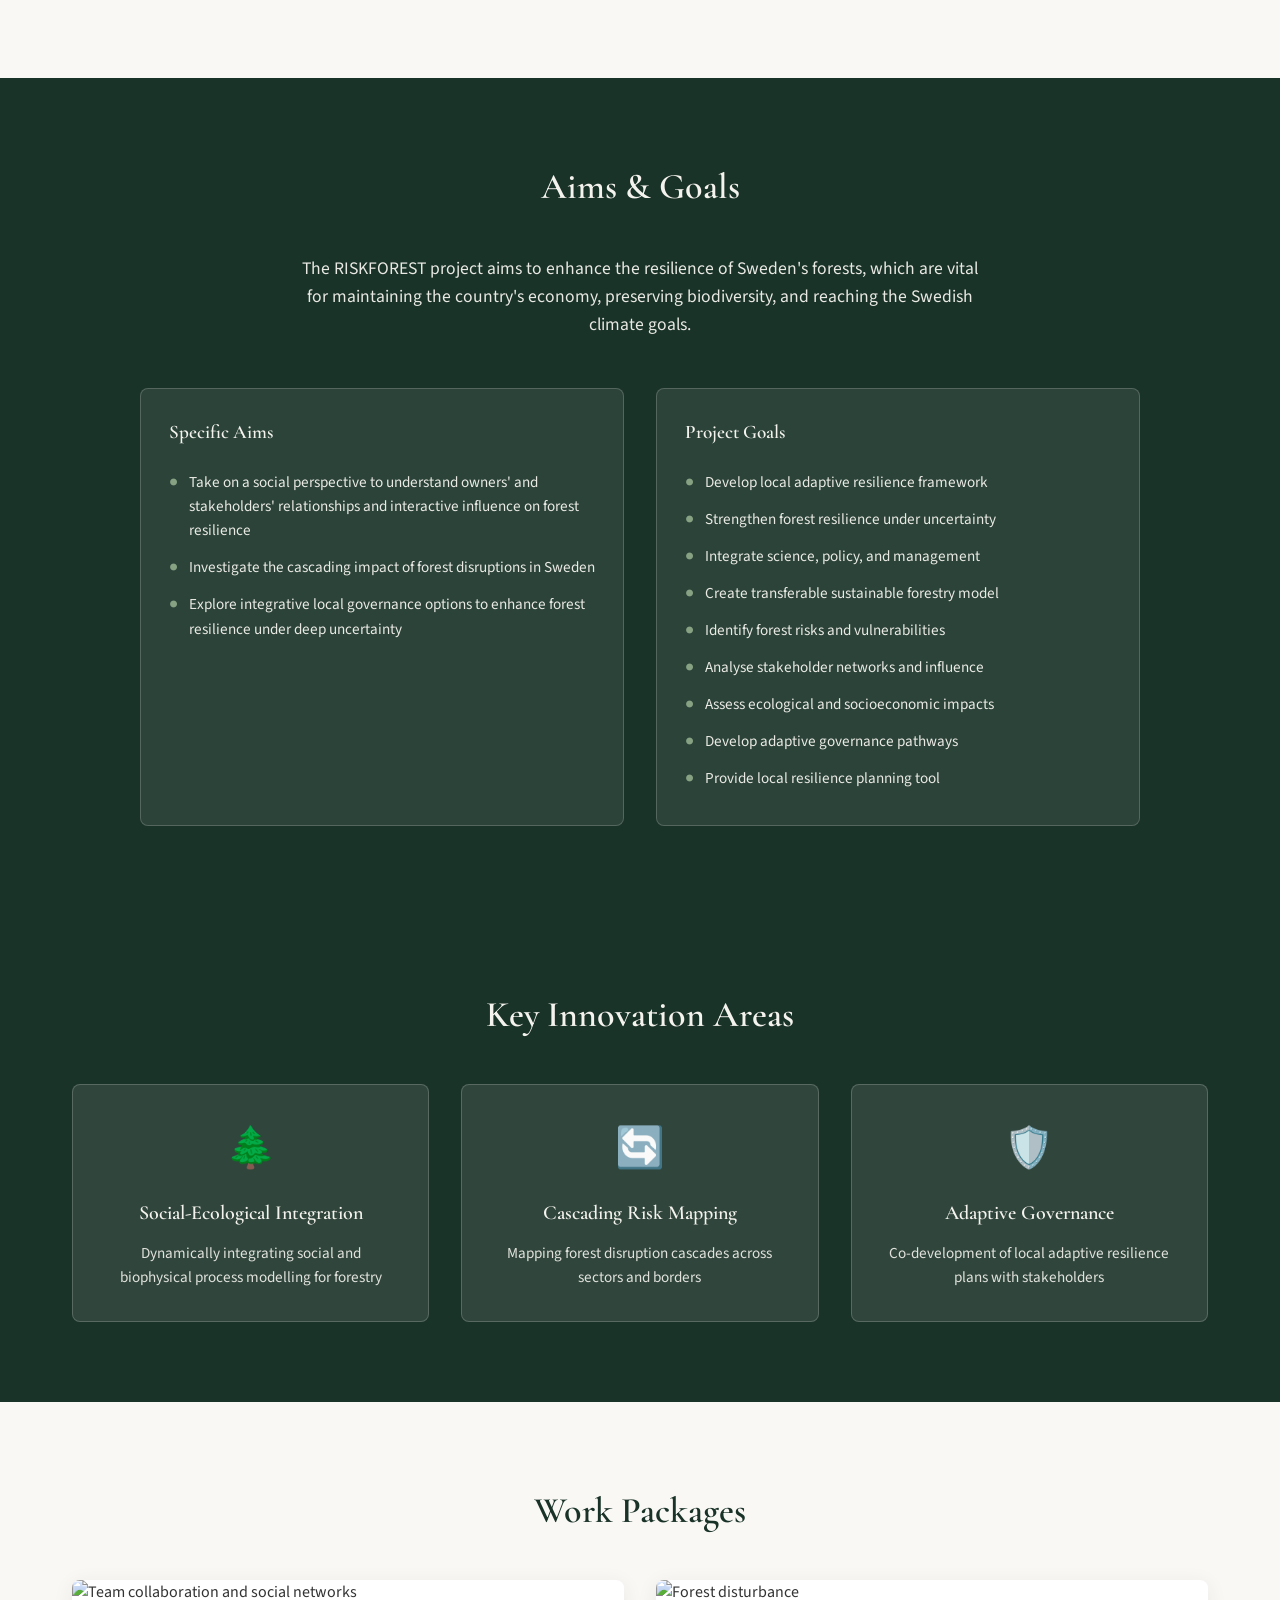
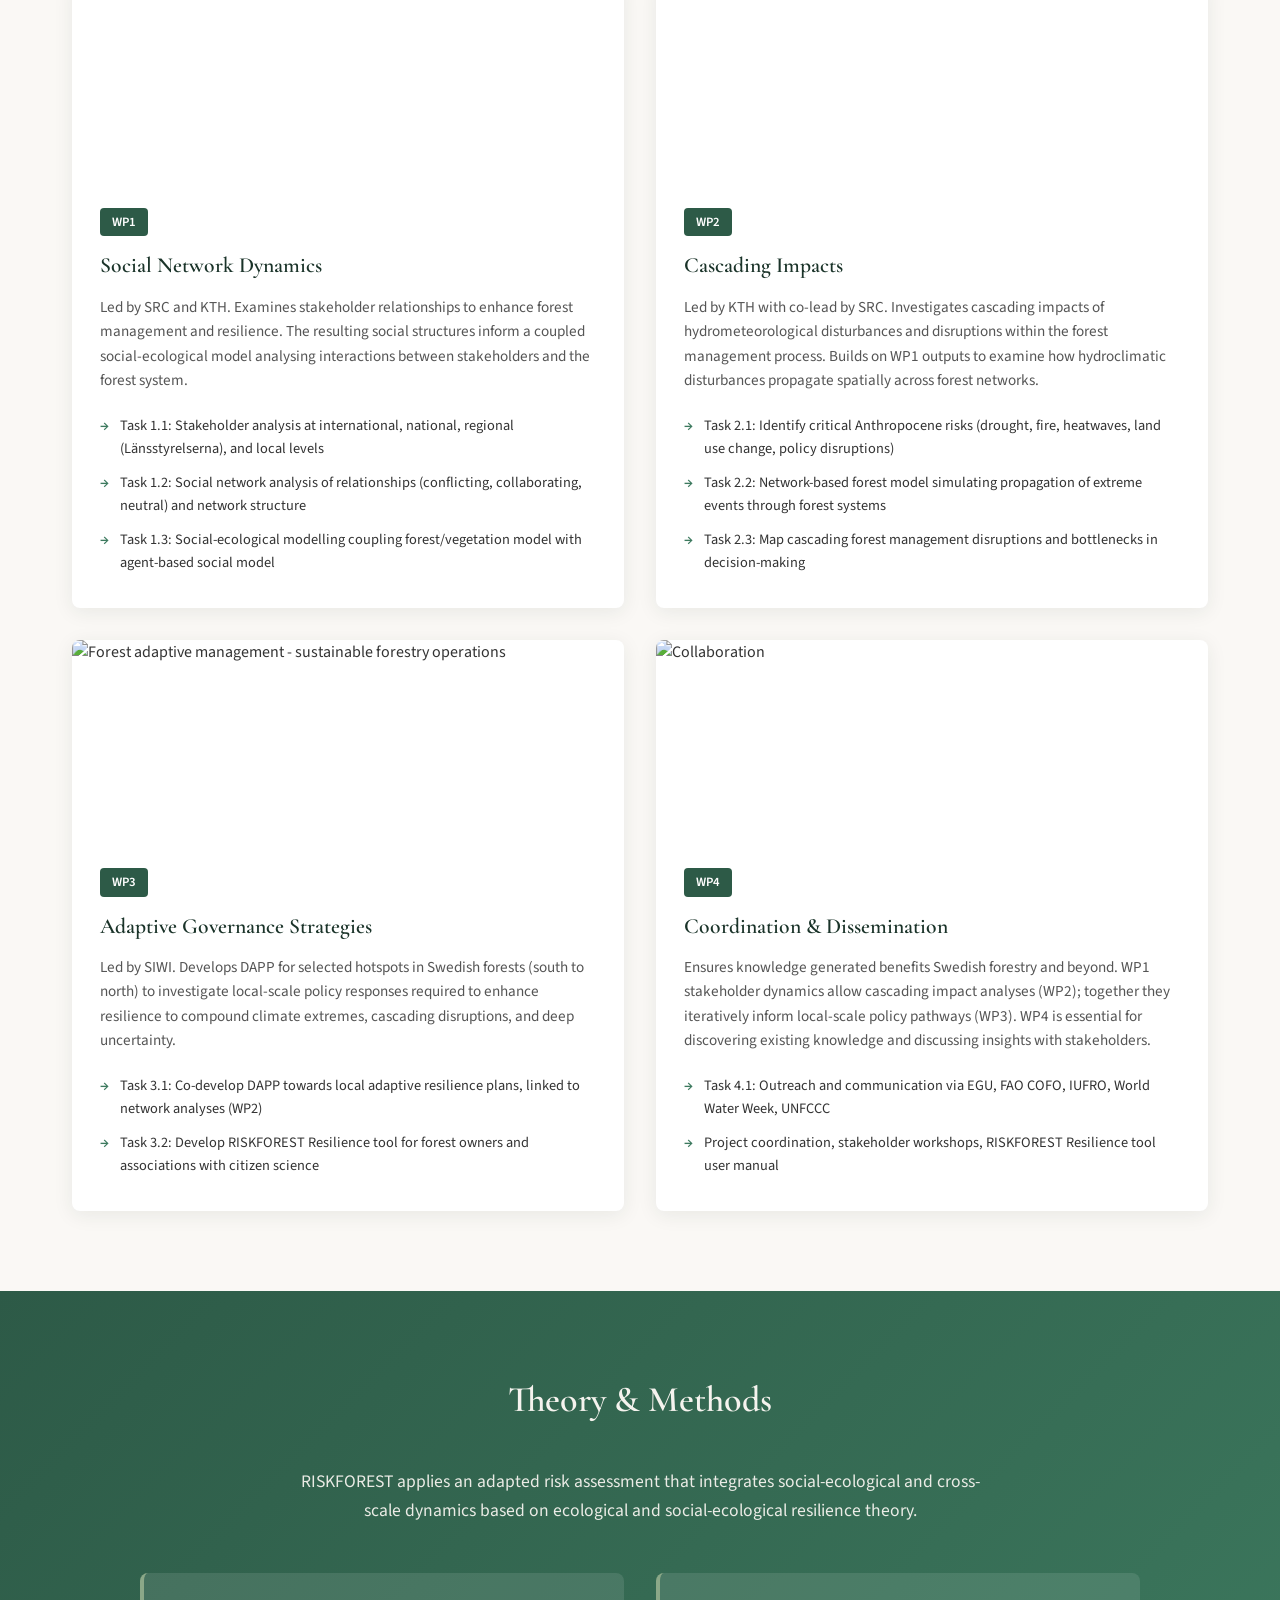
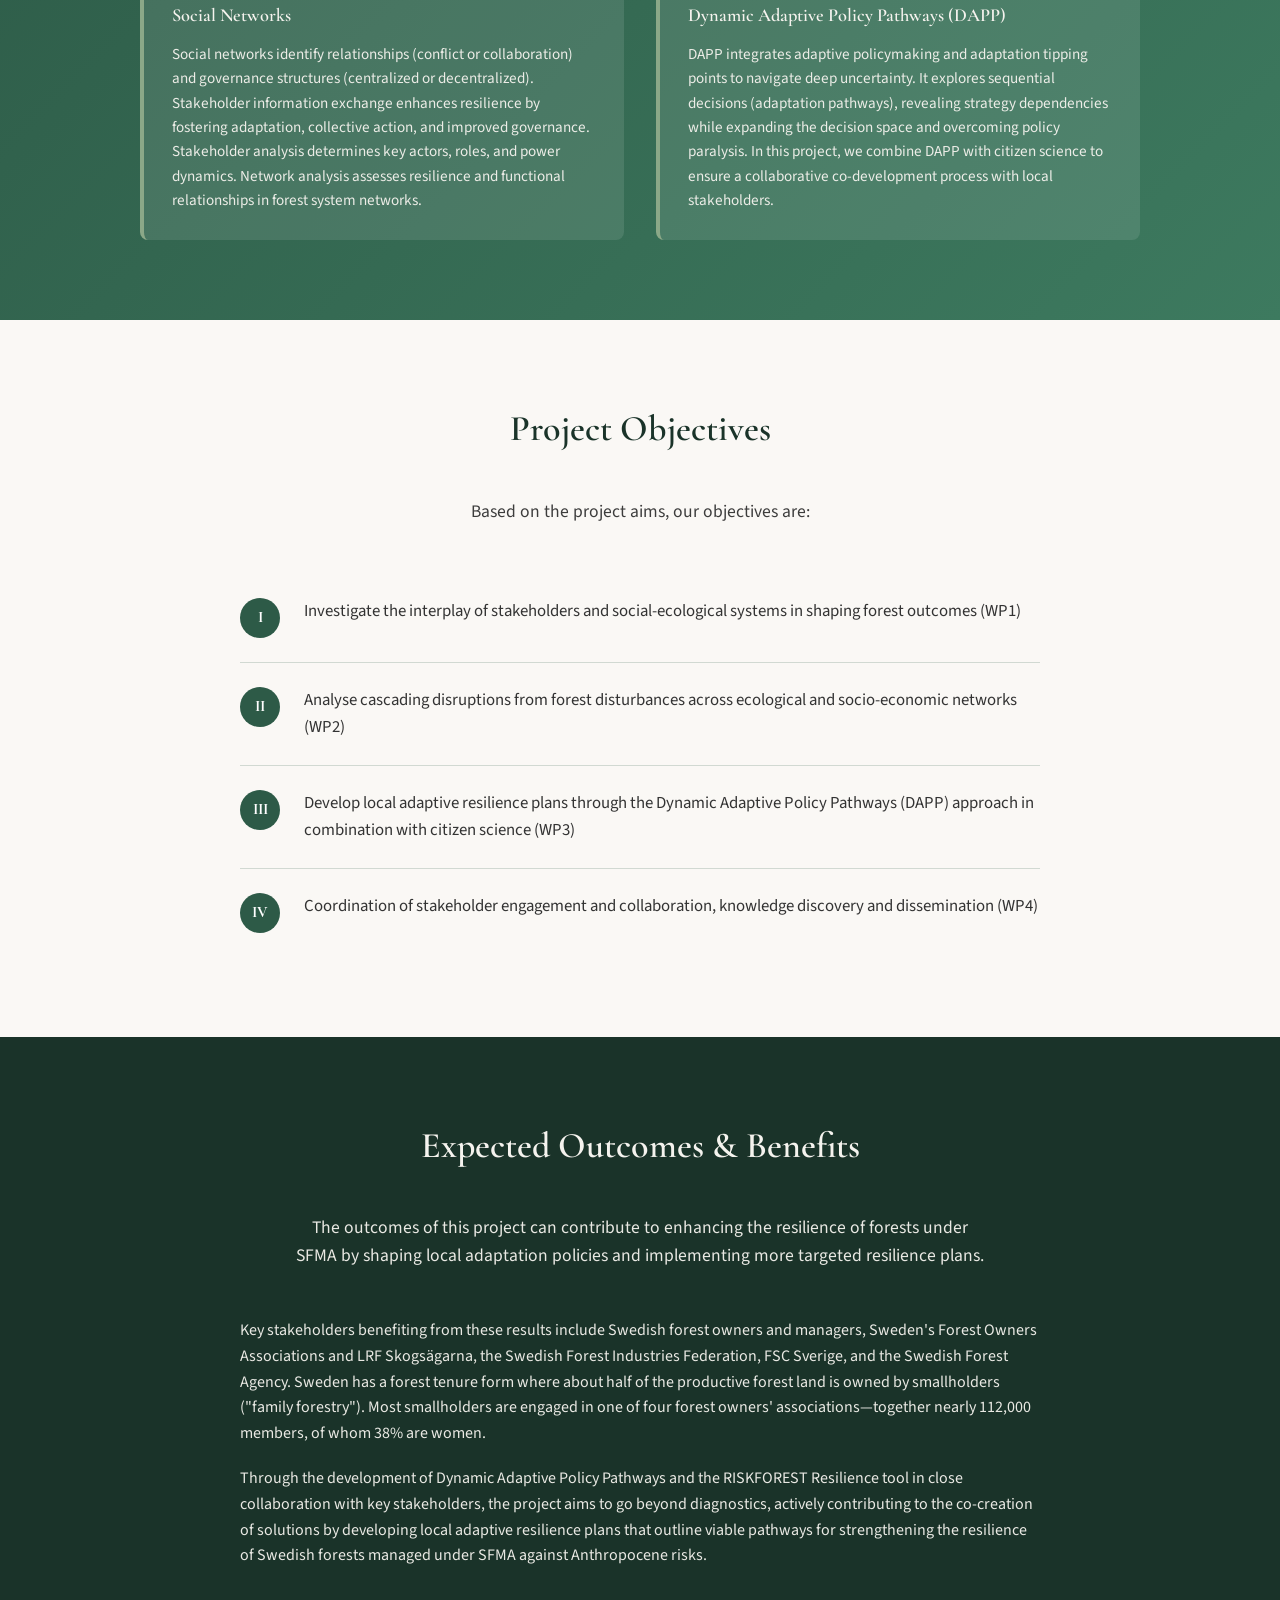
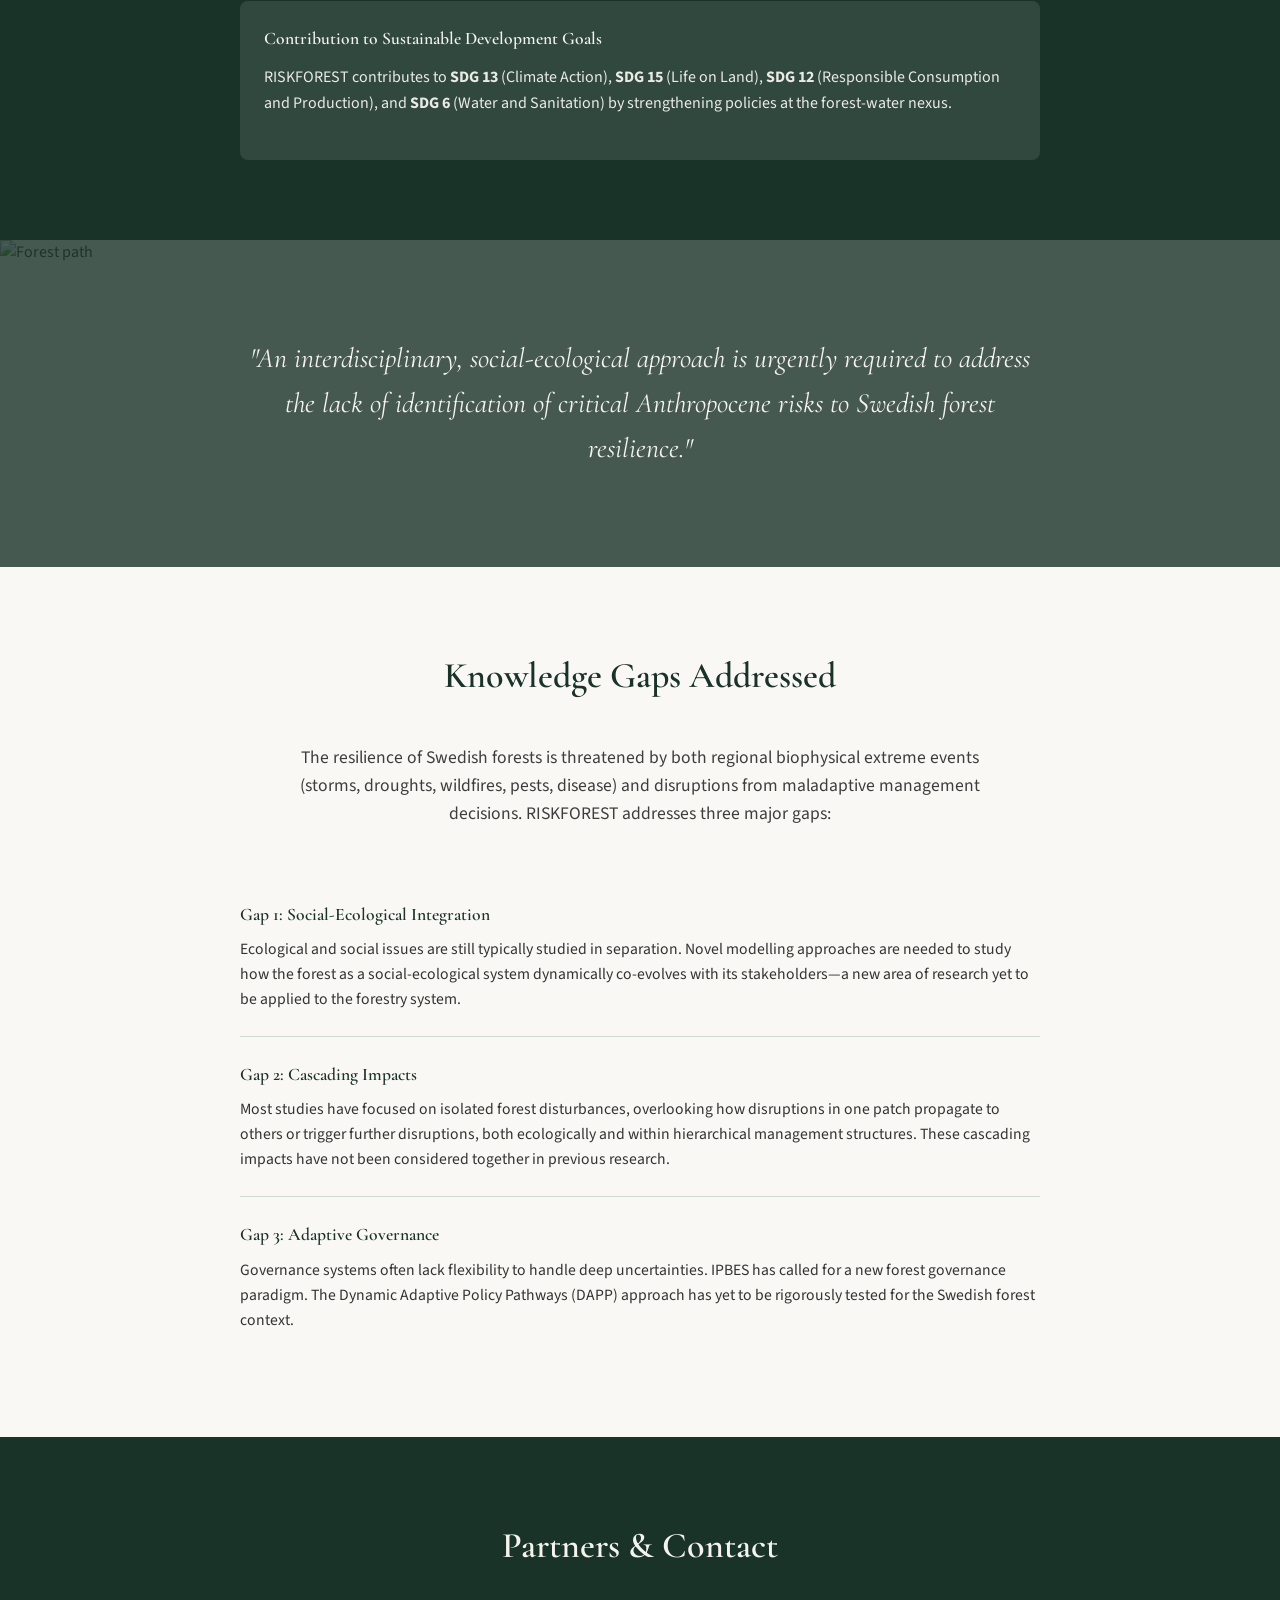
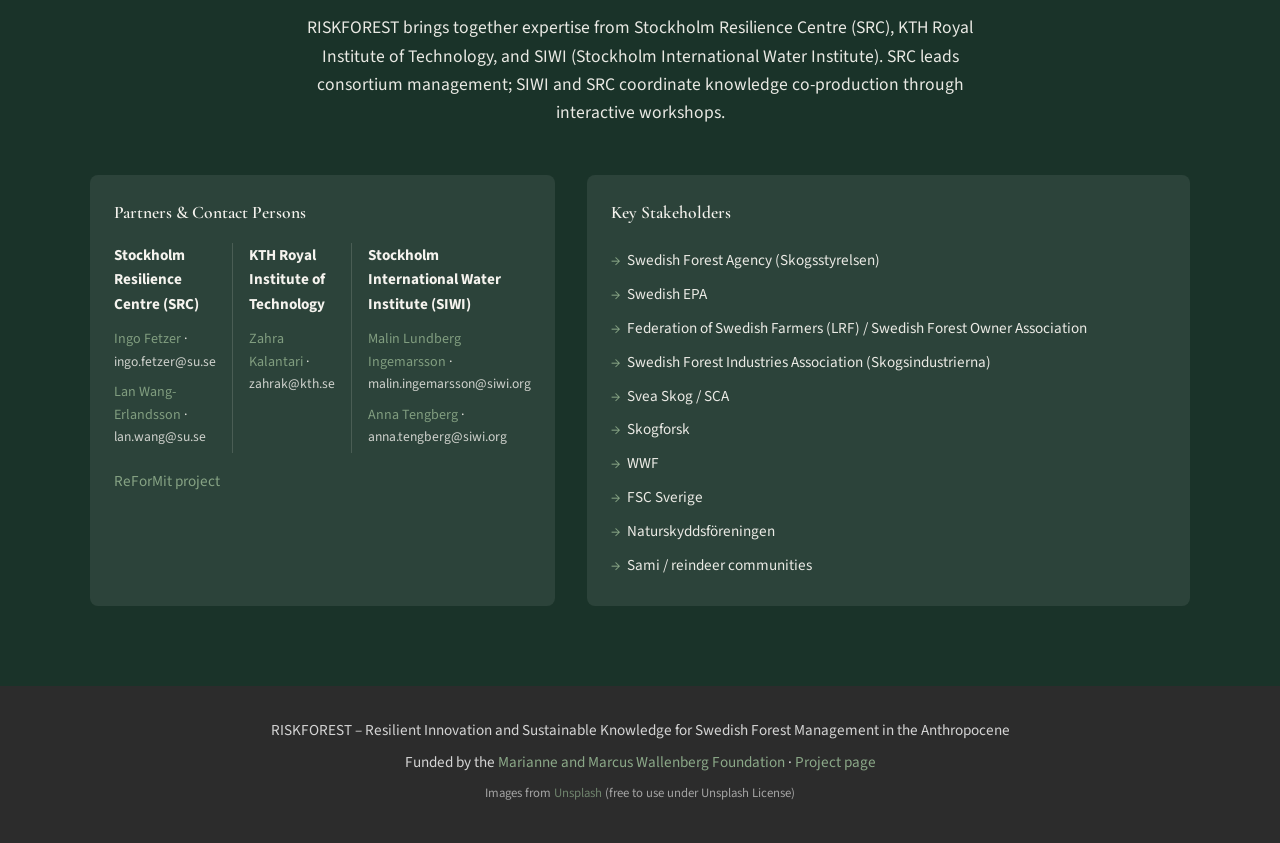
==== commit 1d0cd02c: "Remove RISKFOREST hero badge; add 'Project funded by Marianne and Marcus Wallenberg Foundation' in t" ====
--- a/docs/index.html
+++ b/docs/index.html
@@ -12,7 +12,7 @@
 <body>
     <nav class="navbar">
         <div class="nav-container">
-            <a href="https://mmw.wallenberg.org/en/project/how-strengthen-resilience-forest-management" target="_blank" rel="noopener" class="logo">Marianne and Marcus Wallenberg Foundation</a>
+            <a href="https://mmw.wallenberg.org/en/project/how-strengthen-resilience-forest-management" target="_blank" rel="noopener" class="logo">Project funded by Marianne and Marcus Wallenberg Foundation</a>
             <ul class="nav-links">
                 <li><a href="#about">About</a></li>
                 <li><a href="#aims">Aims & Goals</a></li>
@@ -32,7 +32,6 @@
         <div class="hero-overlay"></div>
         <img src="https://images.unsplash.com/photo-1441974231531-c6227db76b6e?w=1920" alt="Swedish forest landscape" class="hero-bg">
         <div class="hero-content">
-            <a href="#" class="hero-badge">RISKFOREST</a>
             <h1>RISKFOREST</h1>
             <p class="hero-subtitle">Resilient Innovation and Sustainable Knowledge for Swedish Forest Management in the Anthropocene</p>
             <a href="#about" class="cta-button">Discover the Project</a>
--- a/docs/styles.css
+++ b/docs/styles.css
@@ -66,12 +66,12 @@
 
 .logo {
     font-family: 'Cormorant Garamond', serif;
-    font-size: 1rem;
+    font-size: 0.9rem;
     font-weight: 600;
     color: var(--color-cream);
     text-decoration: none;
     letter-spacing: 0.02em;
-    max-width: 280px;
+    max-width: 320px;
     line-height: 1.2;
 }
 
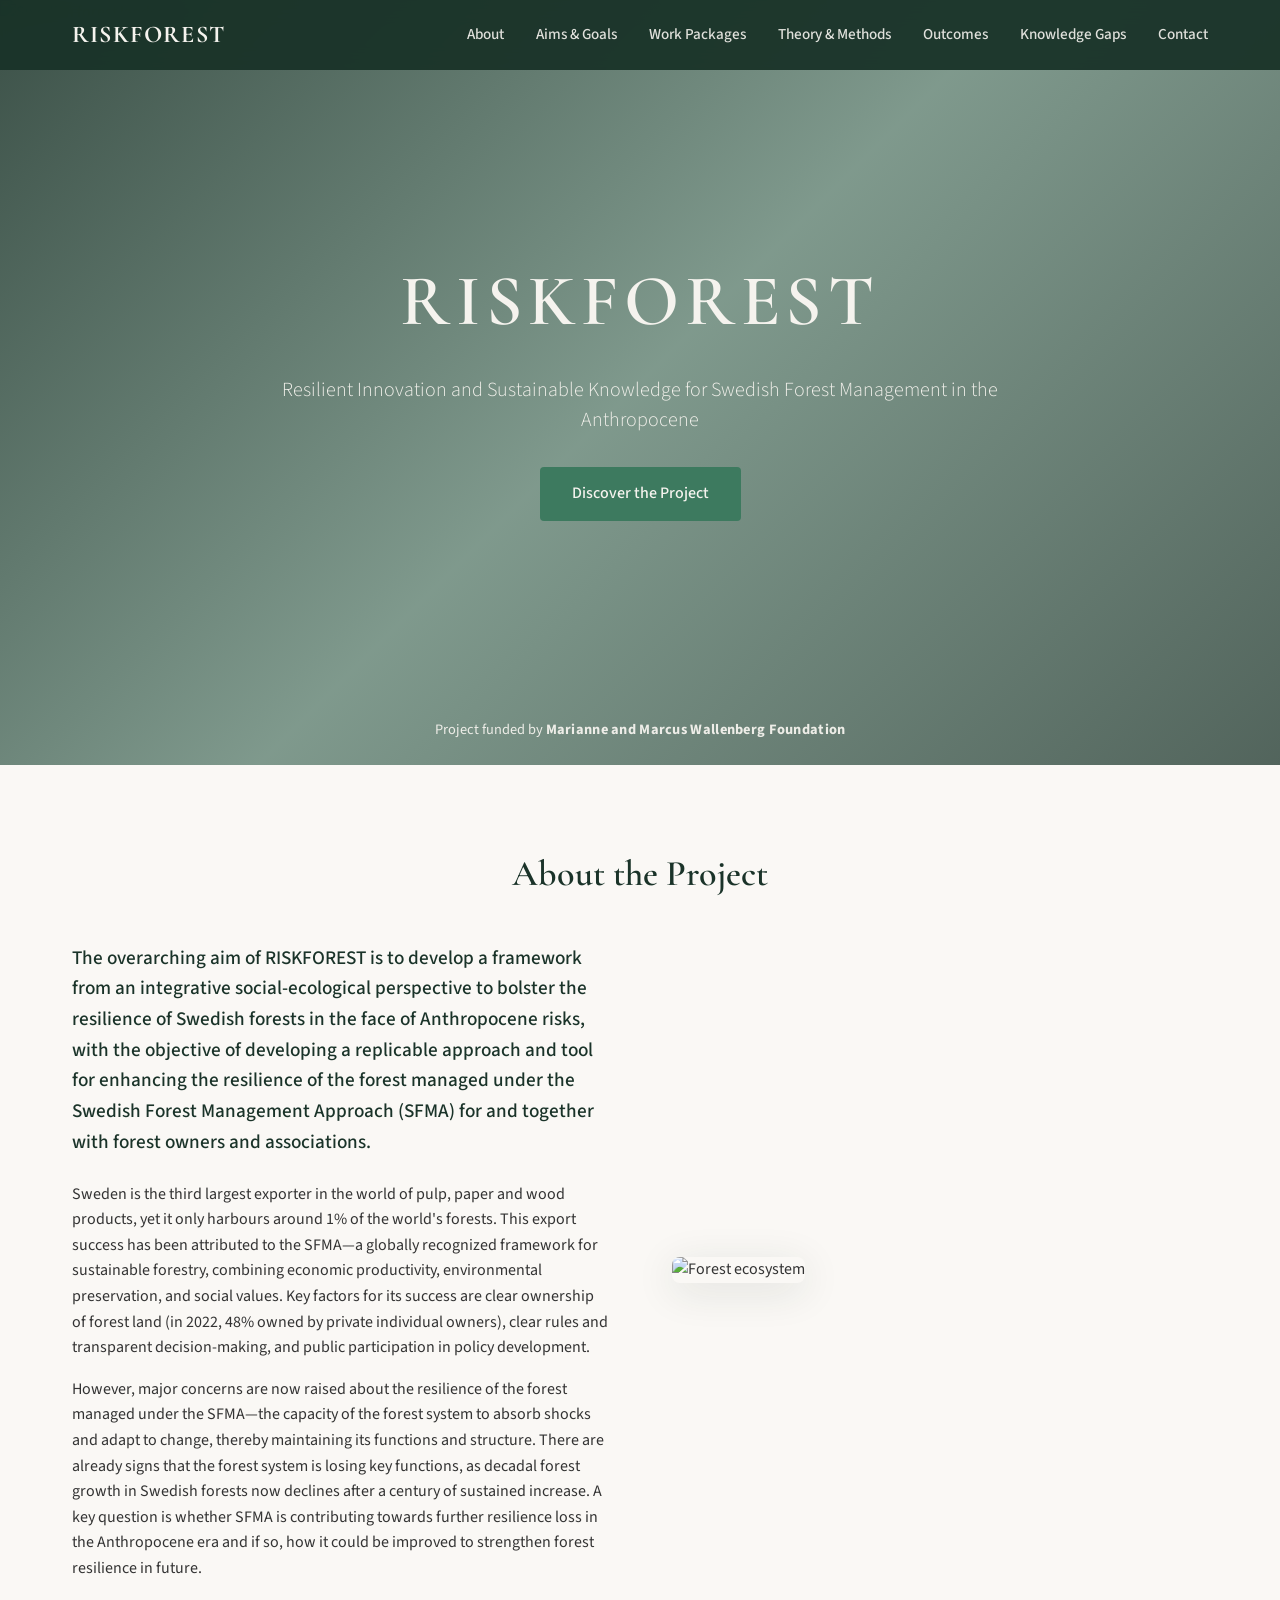
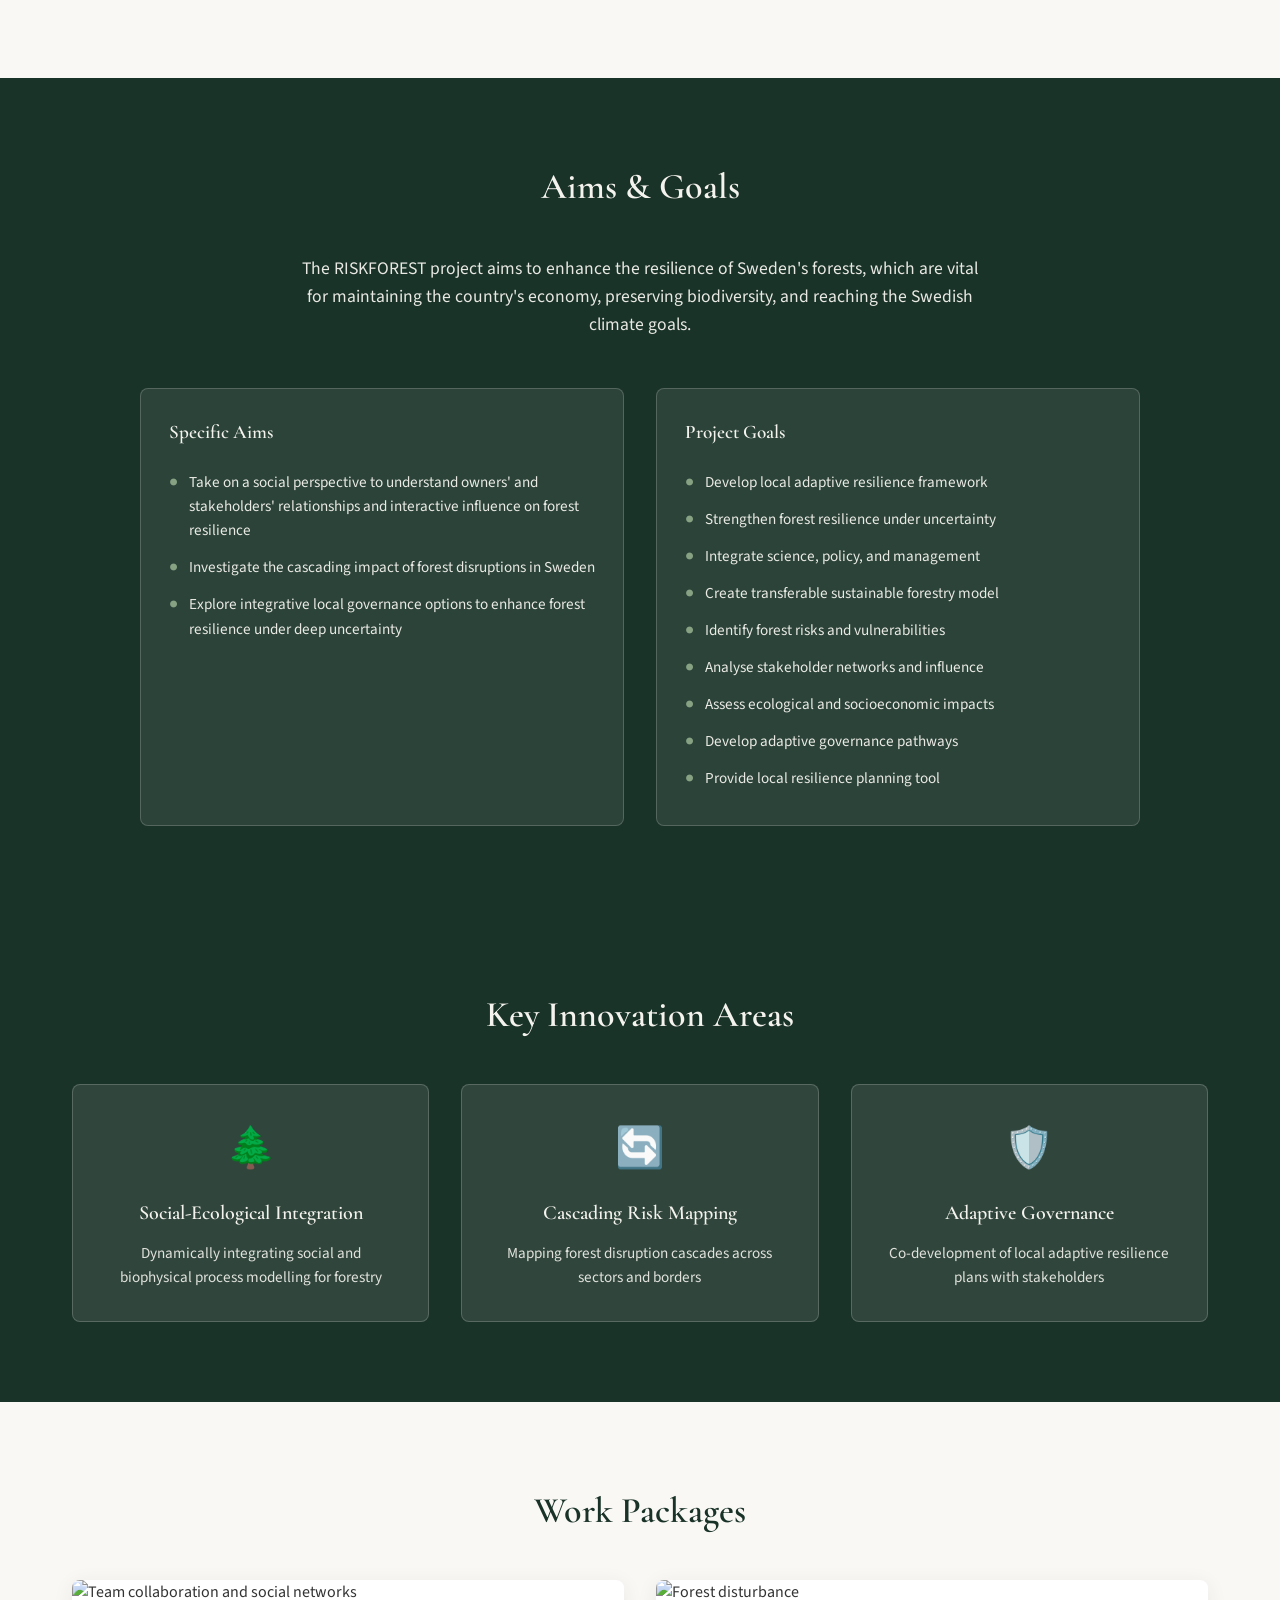
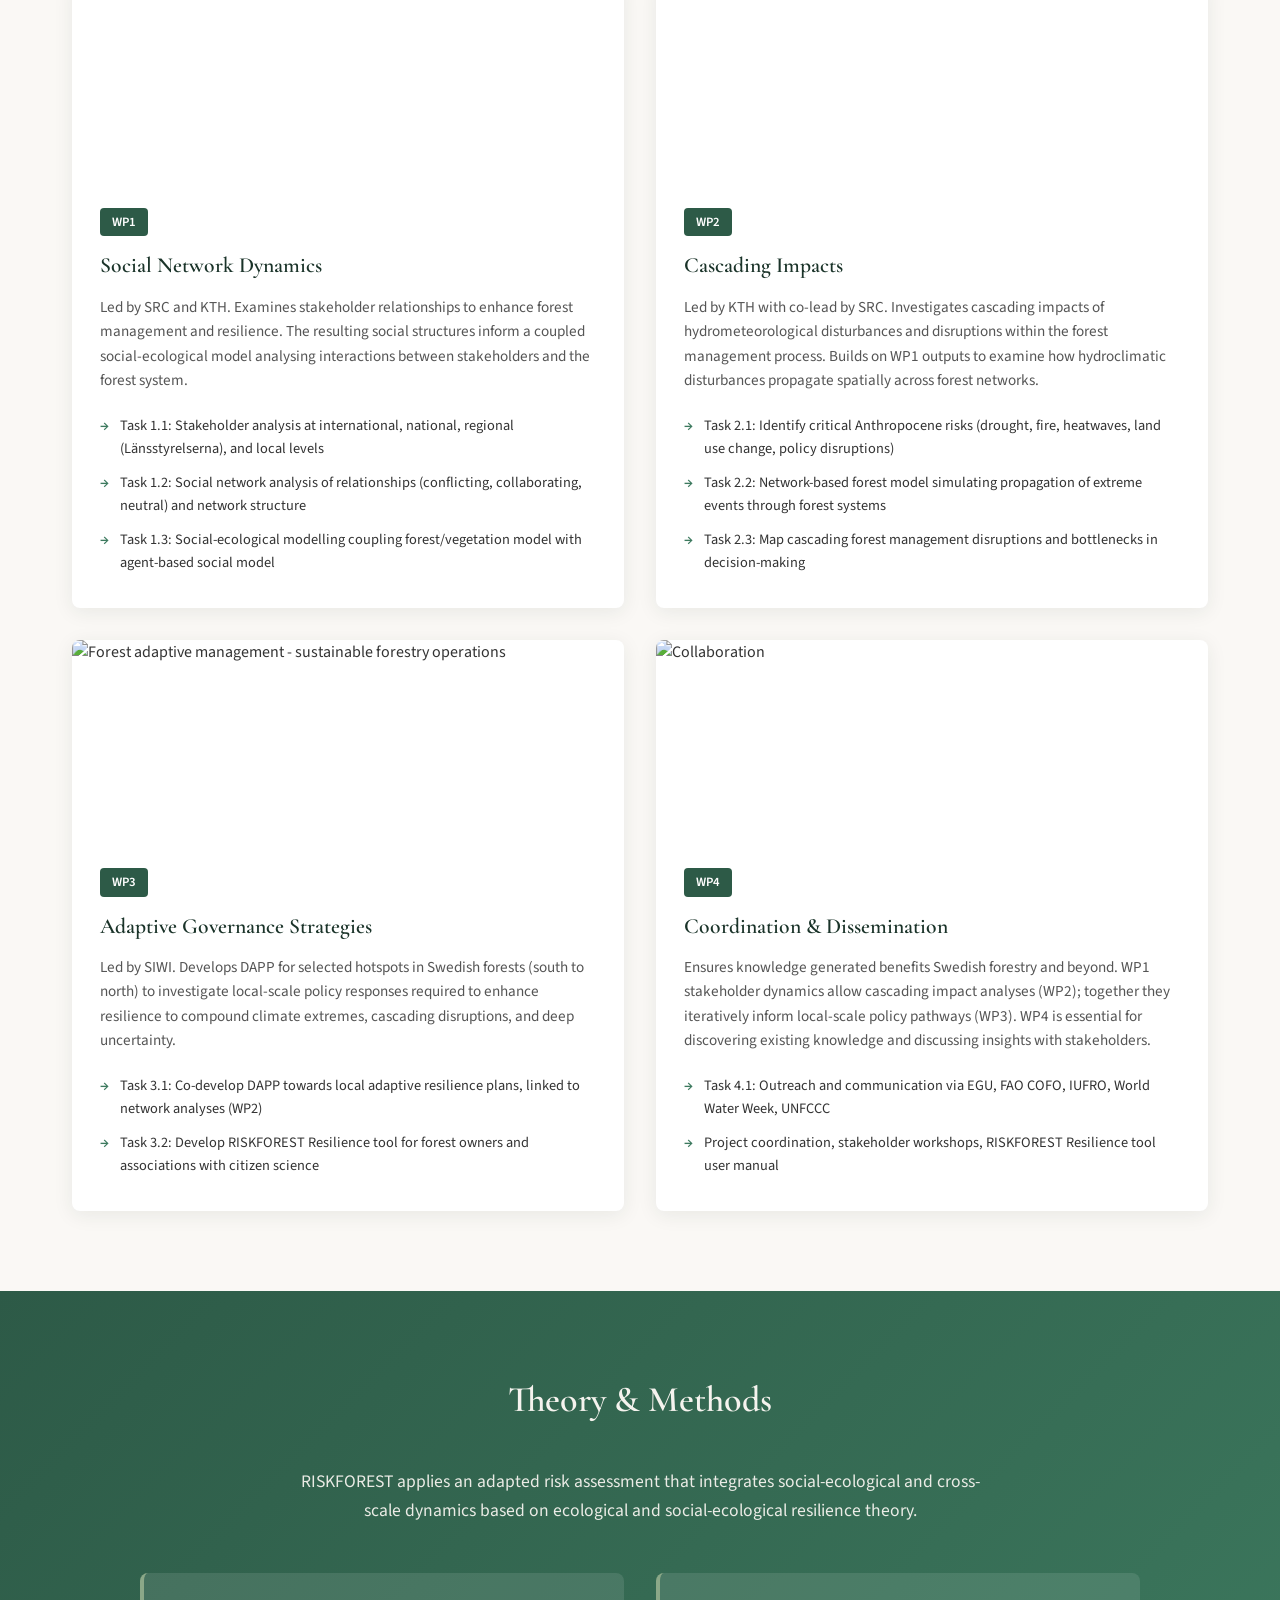
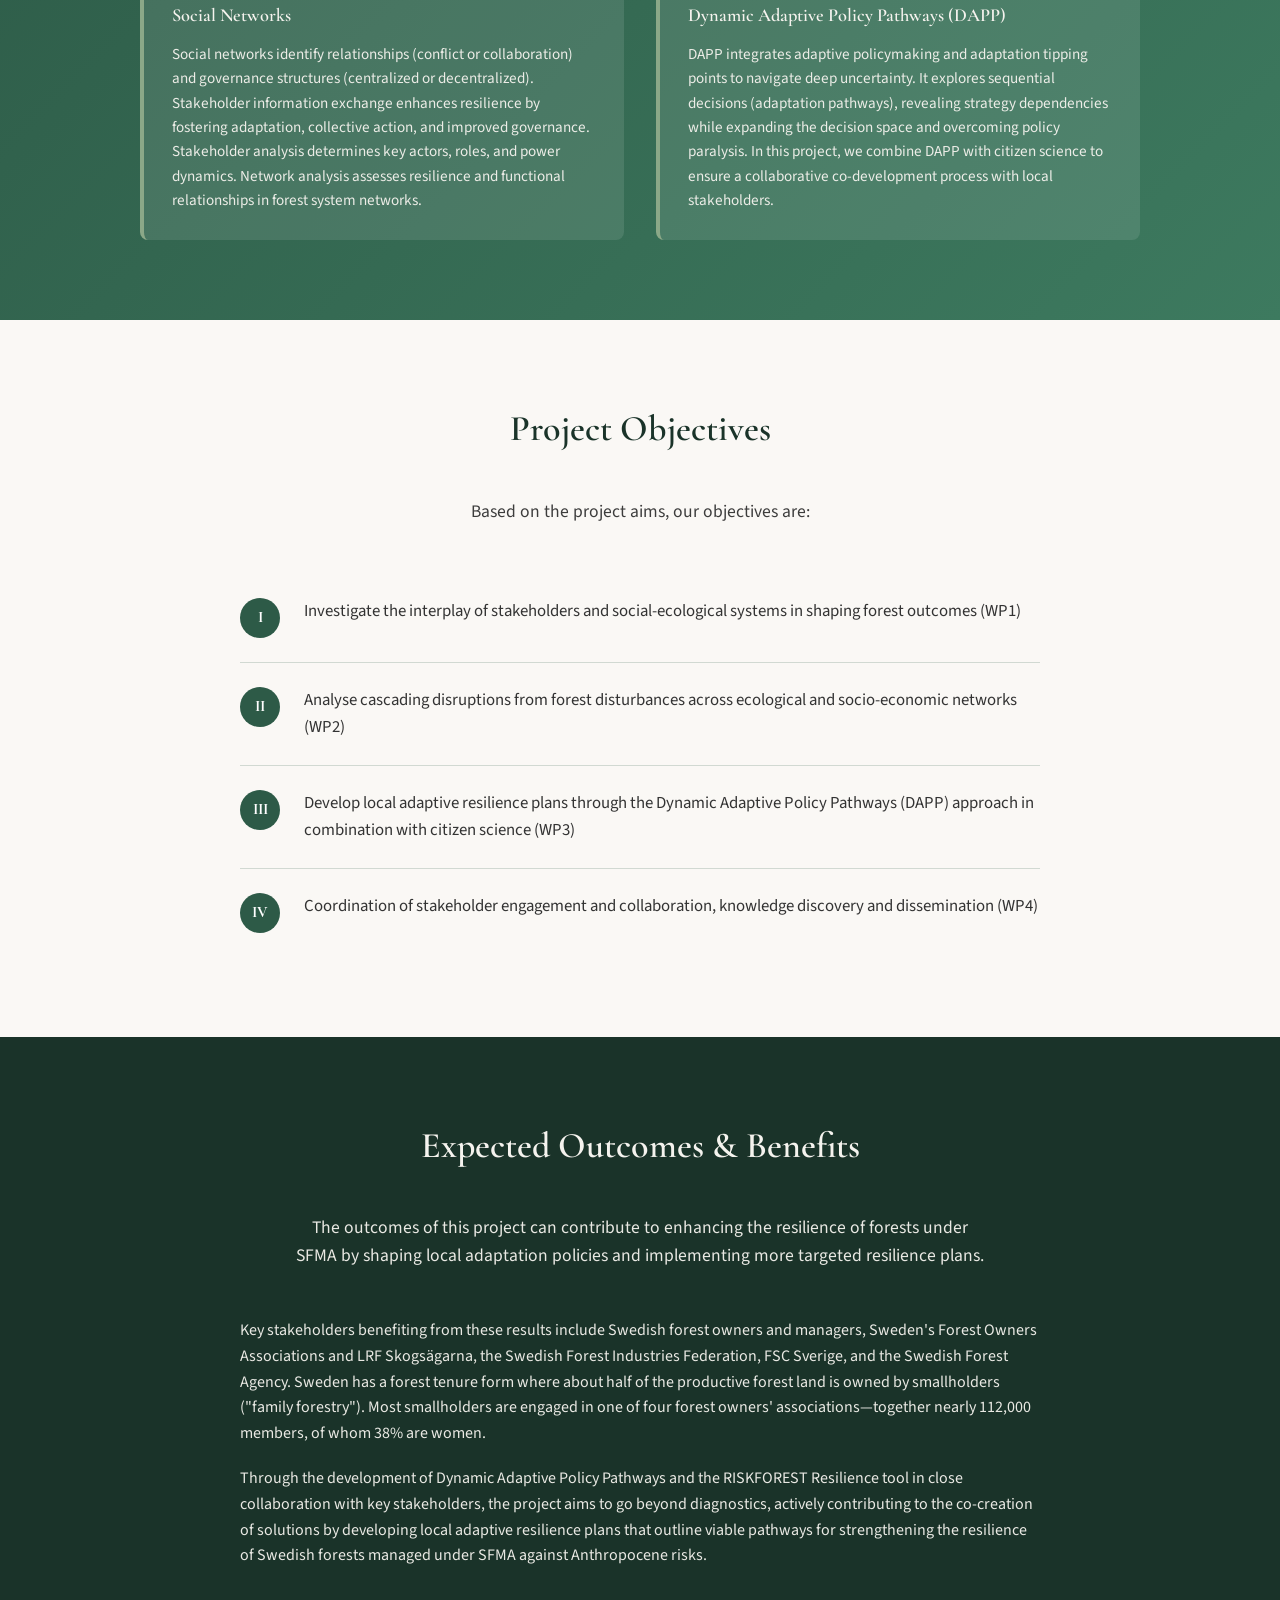
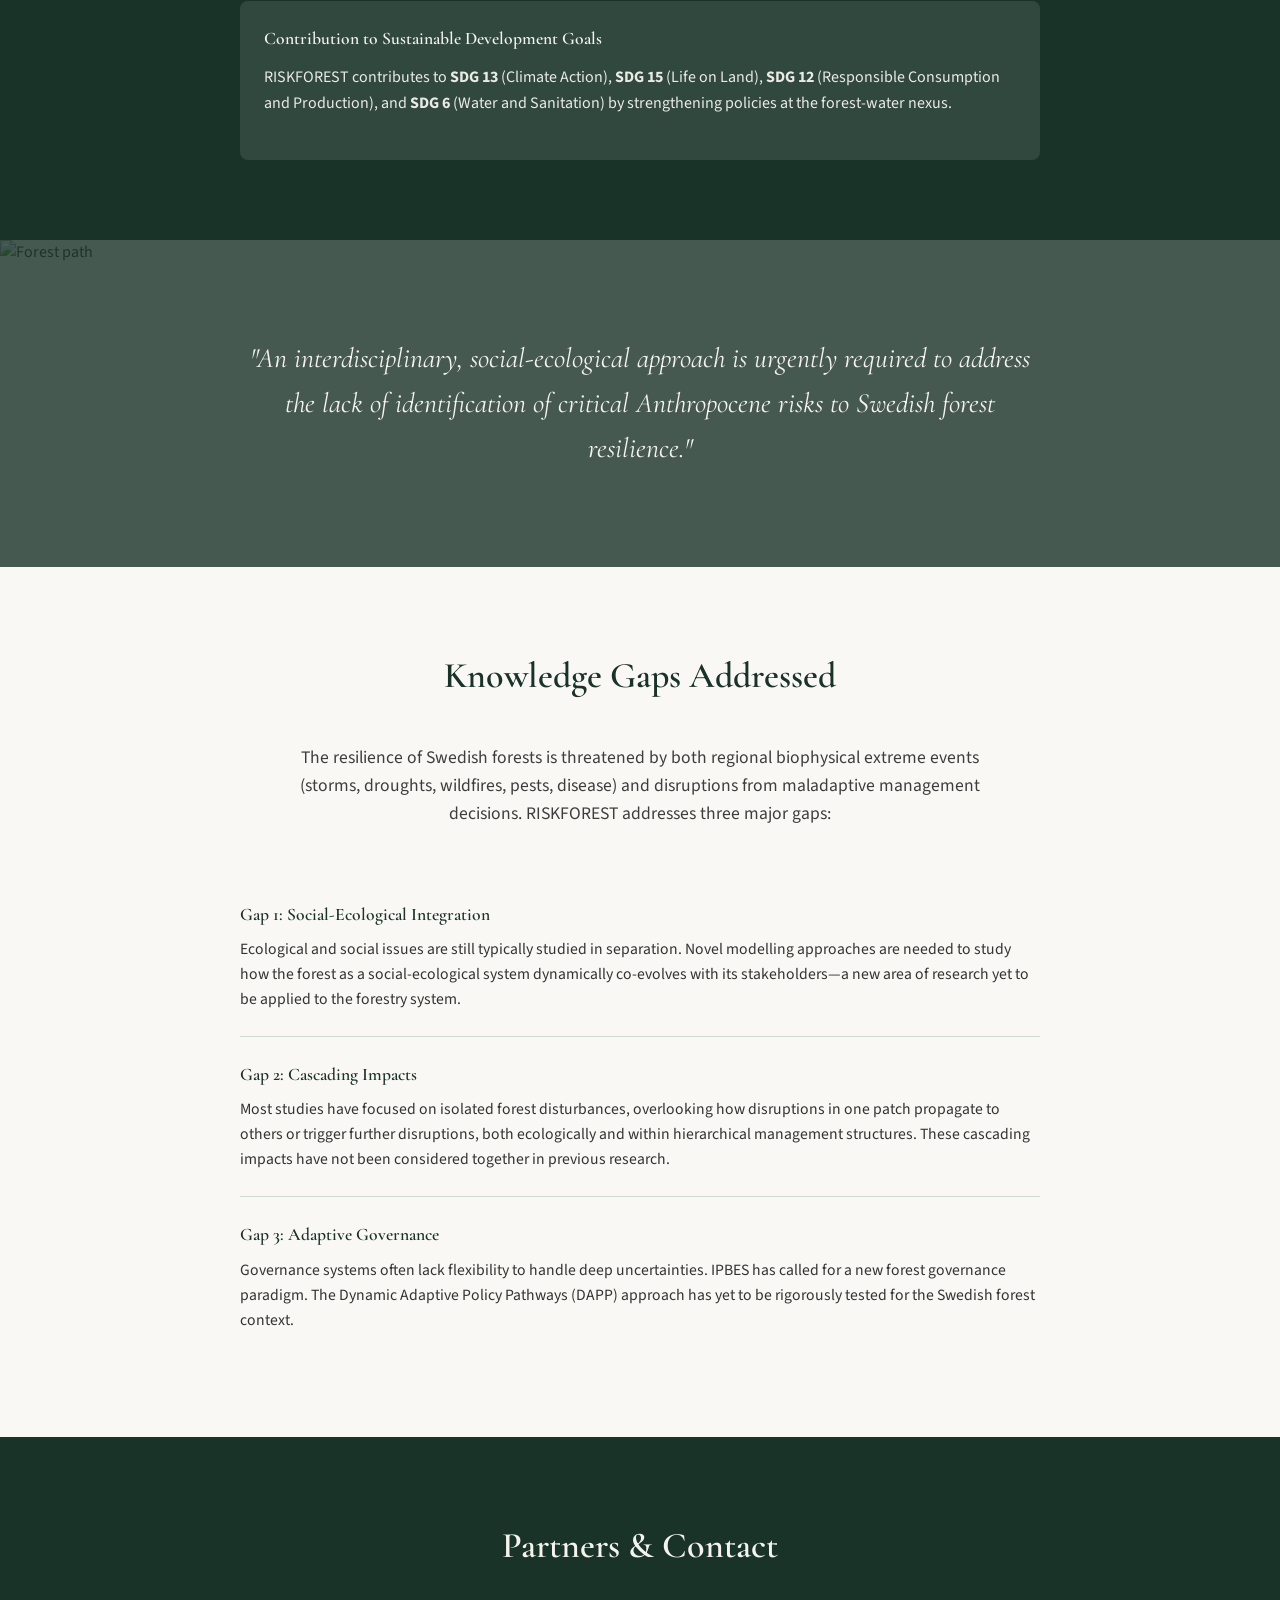
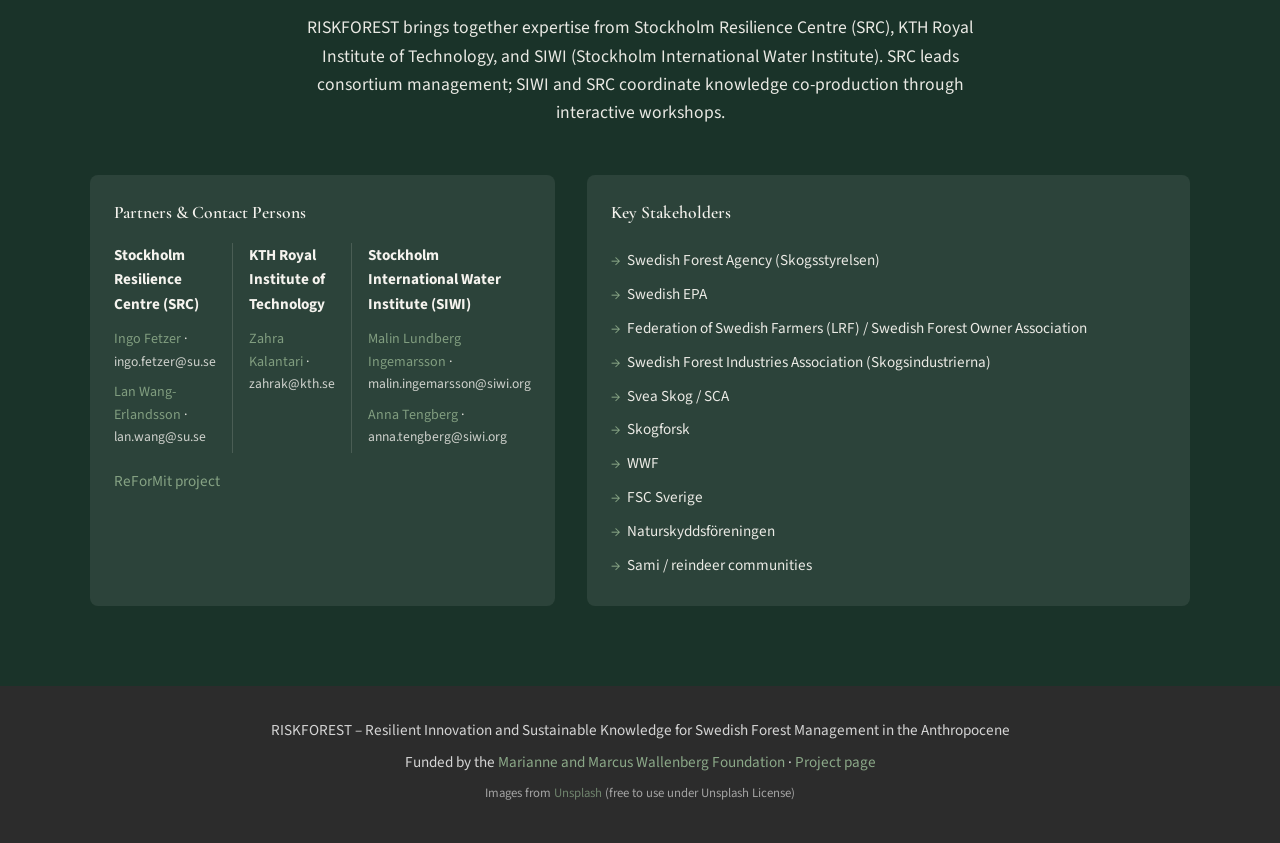
==== commit 70ca6ea9: "Move funding text to bottom of hero image; emphasize Marianne and Marcus Wallenberg Foundation; rest" ====
--- a/docs/index.html
+++ b/docs/index.html
@@ -12,7 +12,7 @@
 <body>
     <nav class="navbar">
         <div class="nav-container">
-            <a href="https://mmw.wallenberg.org/en/project/how-strengthen-resilience-forest-management" target="_blank" rel="noopener" class="logo">Project funded by Marianne and Marcus Wallenberg Foundation</a>
+            <a href="#" class="logo">RISKFOREST</a>
             <ul class="nav-links">
                 <li><a href="#about">About</a></li>
                 <li><a href="#aims">Aims & Goals</a></li>
@@ -36,6 +36,7 @@
             <p class="hero-subtitle">Resilient Innovation and Sustainable Knowledge for Swedish Forest Management in the Anthropocene</p>
             <a href="#about" class="cta-button">Discover the Project</a>
         </div>
+        <a href="https://mmw.wallenberg.org/en/project/how-strengthen-resilience-forest-management" target="_blank" rel="noopener" class="hero-funding">Project funded by <strong>Marianne and Marcus Wallenberg Foundation</strong></a>
     </header>
 
     <main>
--- a/docs/styles.css
+++ b/docs/styles.css
@@ -66,13 +66,11 @@
 
 .logo {
     font-family: 'Cormorant Garamond', serif;
-    font-size: 0.9rem;
-    font-weight: 600;
-    color: var(--color-cream);
-    text-decoration: none;
-    letter-spacing: 0.02em;
-    max-width: 320px;
-    line-height: 1.2;
+    font-size: 1.5rem;
+    font-weight: 700;
+    color: var(--color-cream);
+    text-decoration: none;
+    letter-spacing: 0.05em;
 }
 
 .nav-links {
@@ -196,6 +194,31 @@
 .cta-button:hover {
     background: var(--color-moss);
     transform: translateY(-2px);
+}
+
+.hero-funding {
+    position: absolute;
+    bottom: 1.5rem;
+    left: 50%;
+    transform: translateX(-50%);
+    z-index: 2;
+    color: var(--color-cream);
+    font-size: 0.9rem;
+    text-decoration: none;
+    opacity: 0.95;
+}
+
+.hero-funding strong {
+    font-weight: 700;
+    letter-spacing: 0.02em;
+}
+
+.hero-funding:hover {
+    opacity: 1;
+}
+
+.hero-funding:hover strong {
+    color: var(--color-sage);
 }
 
 /* Sections */
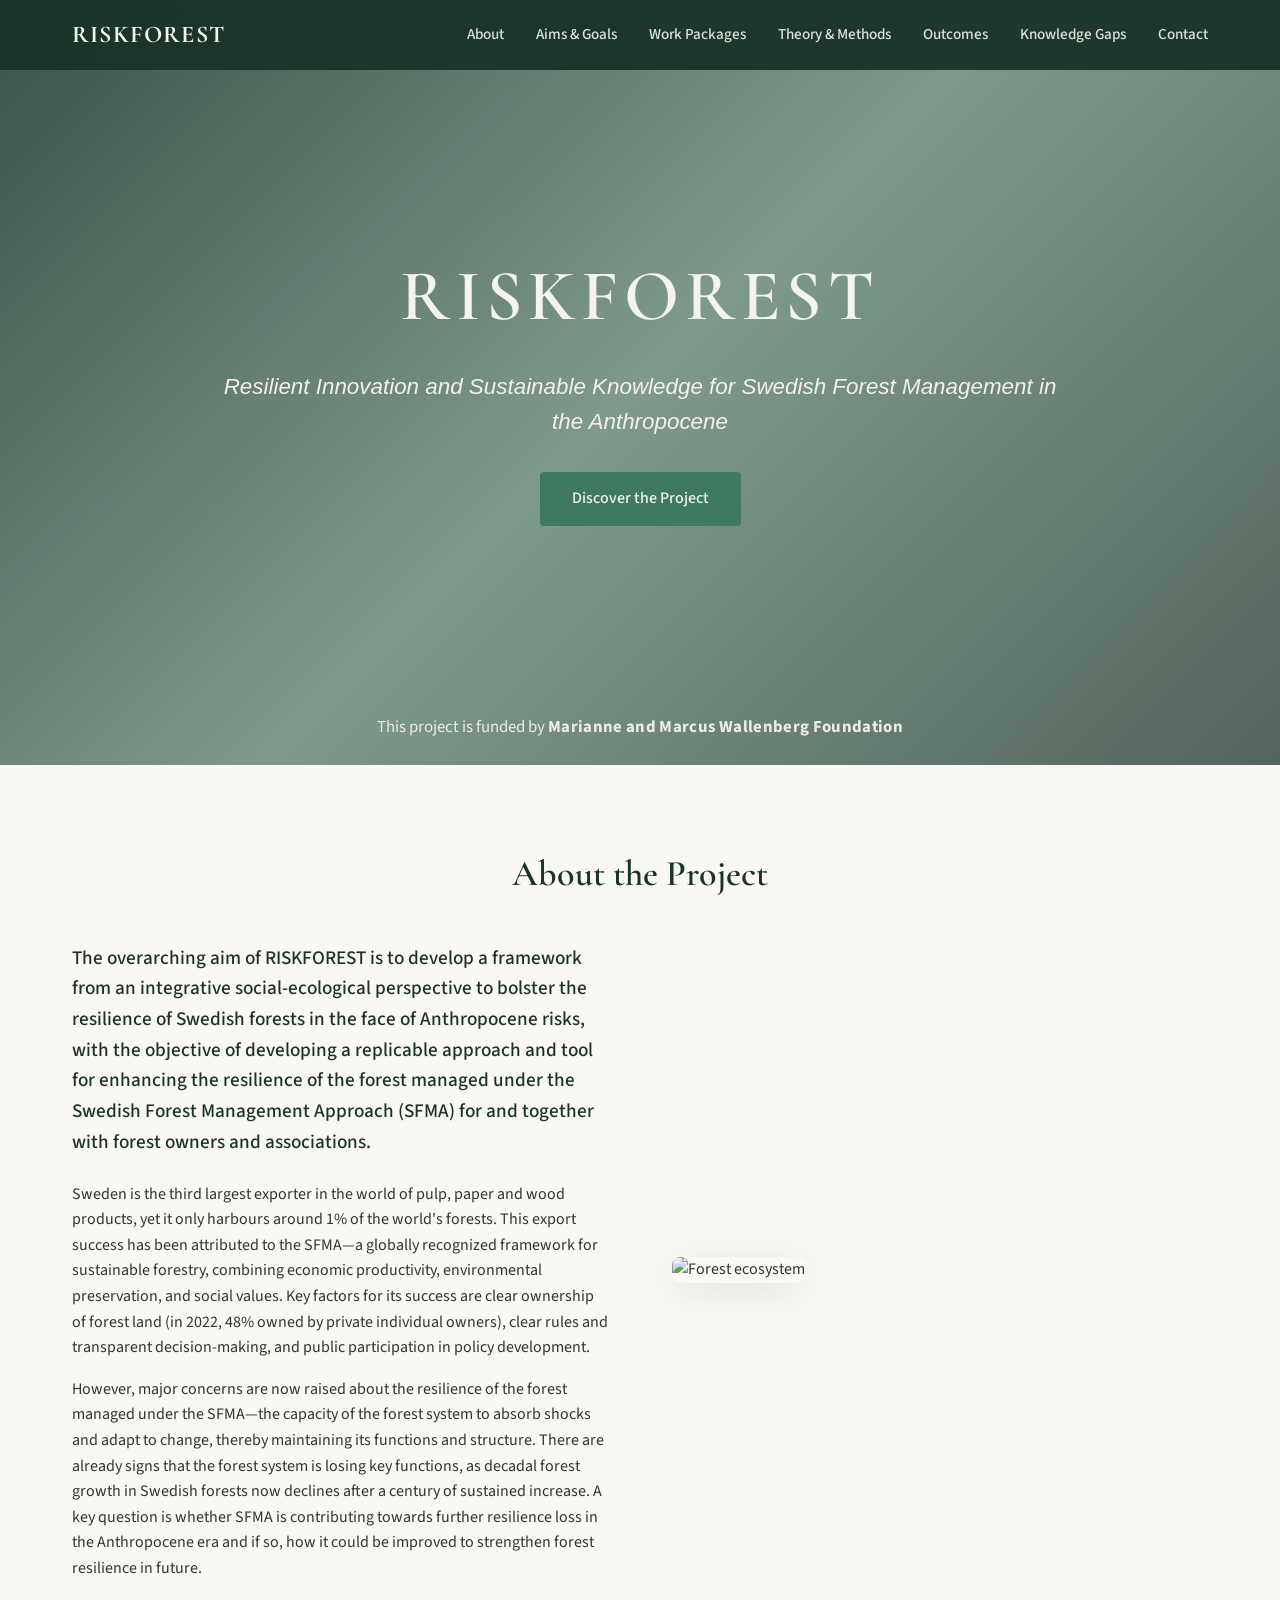
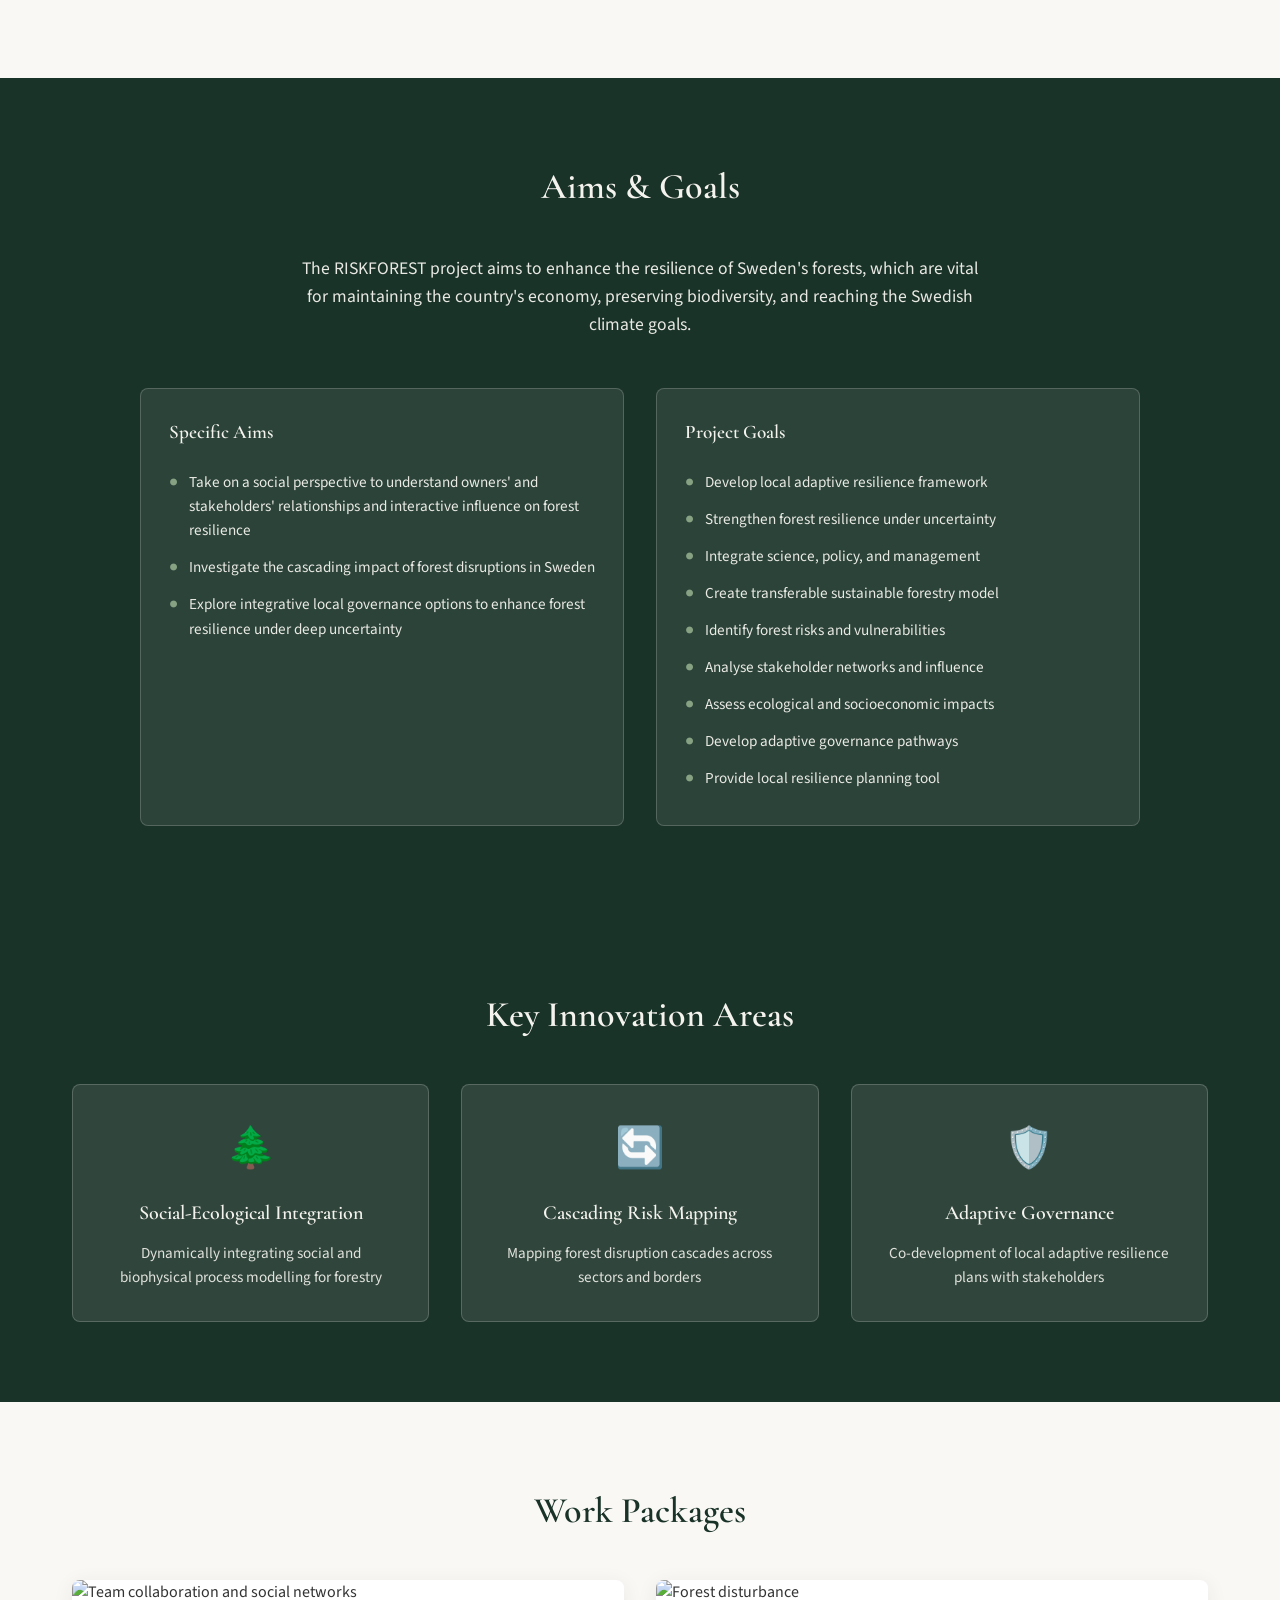
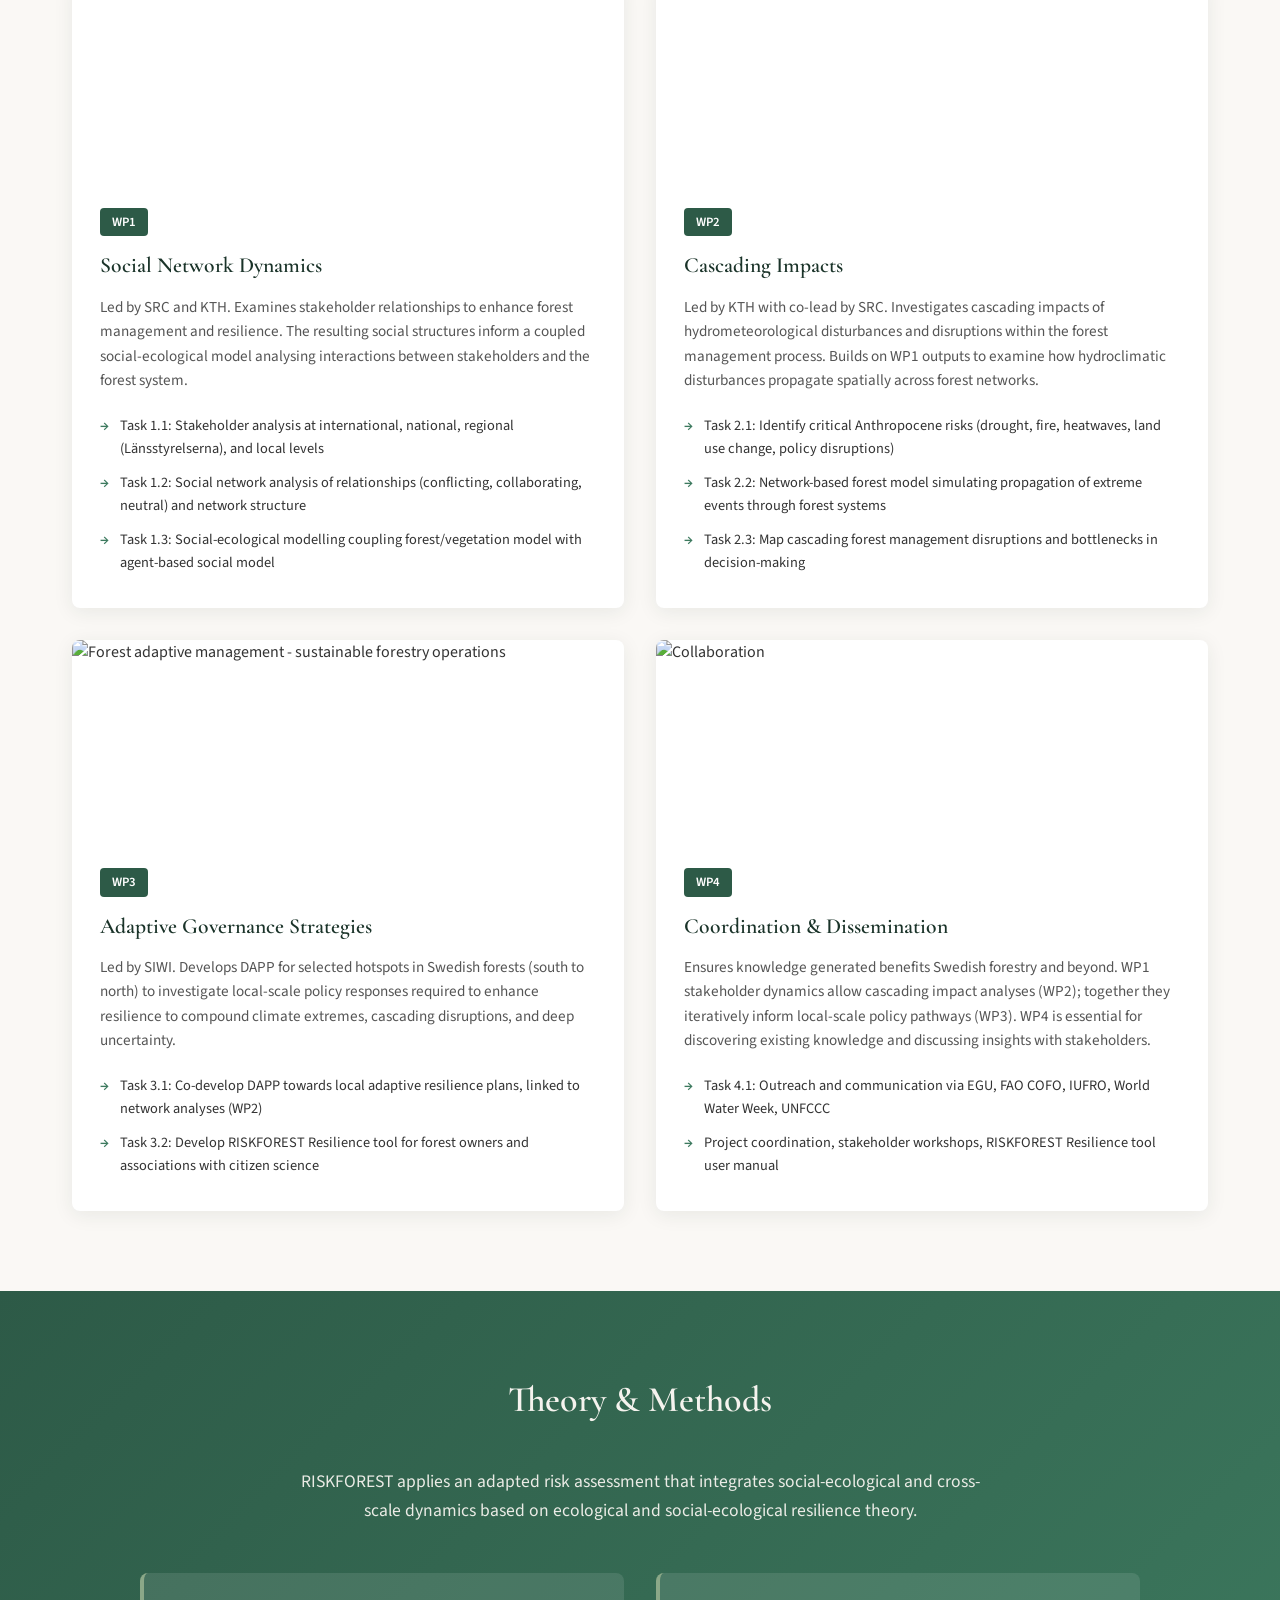
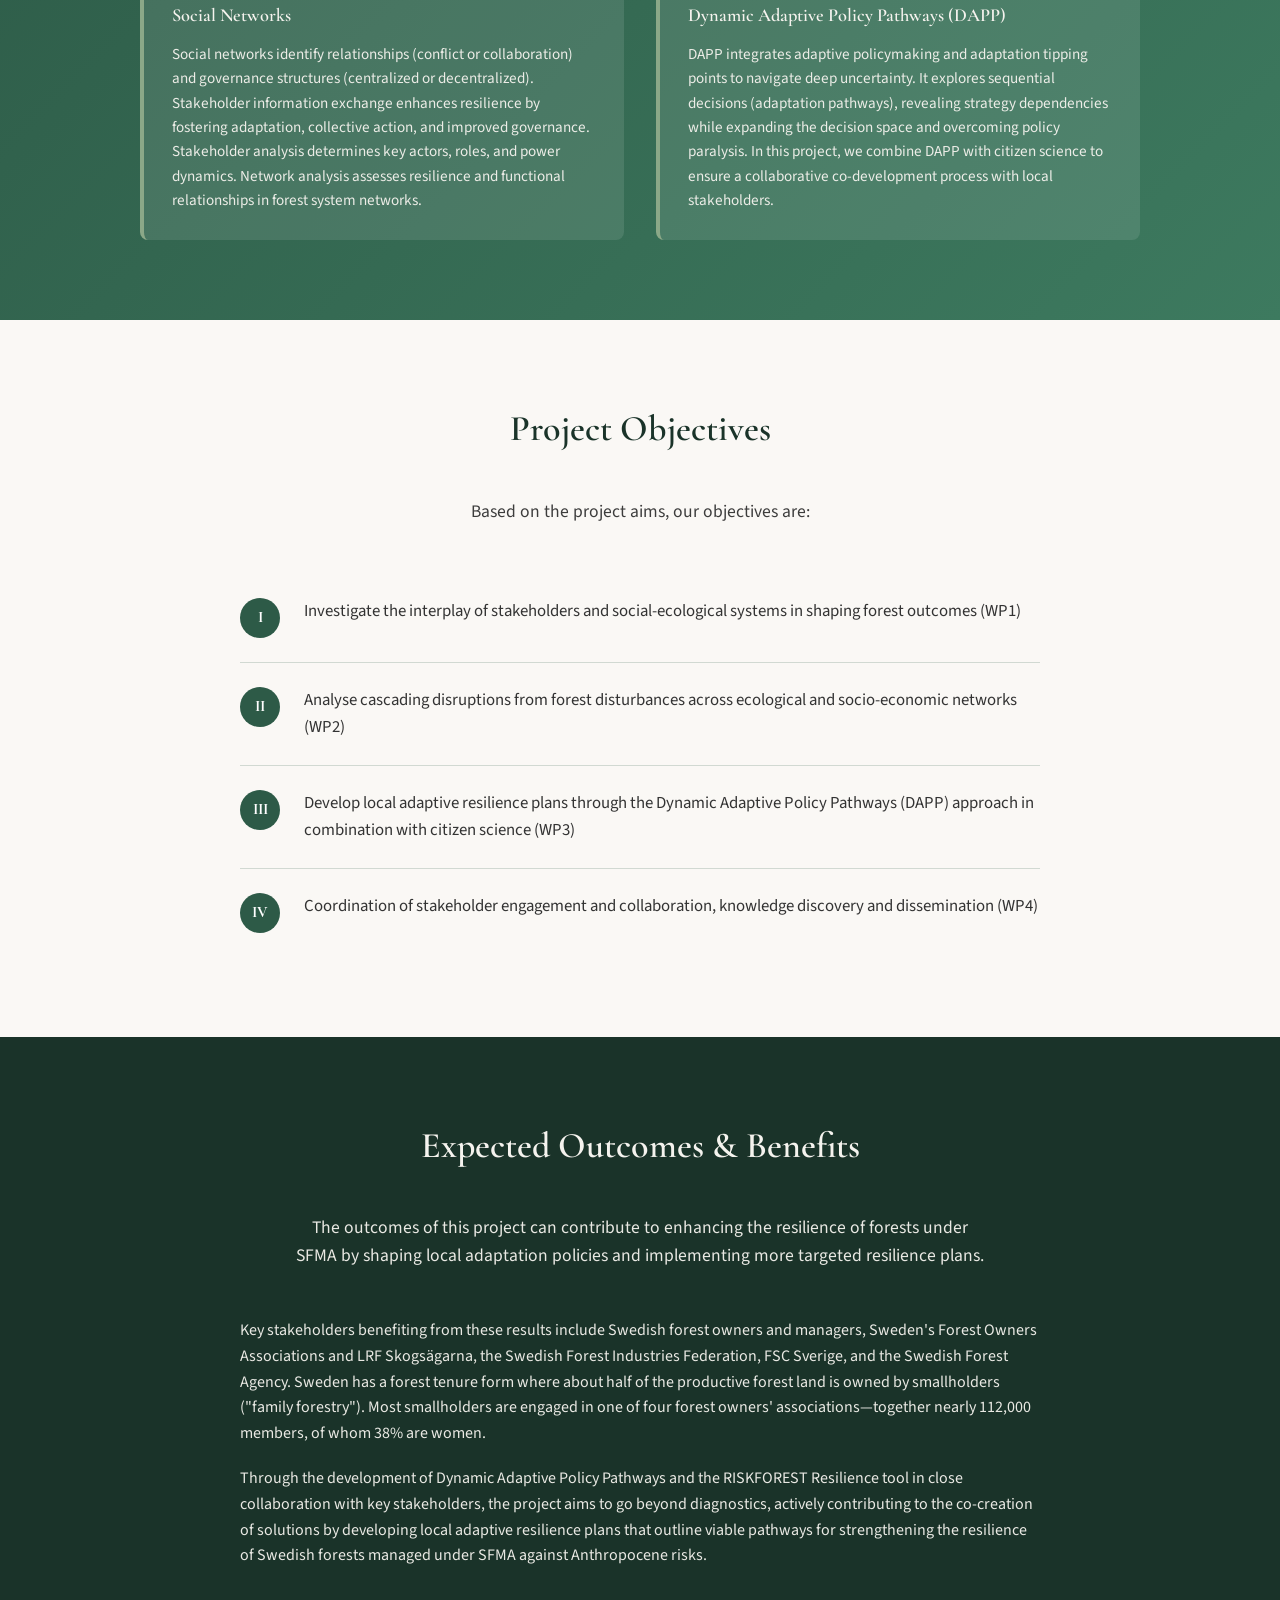
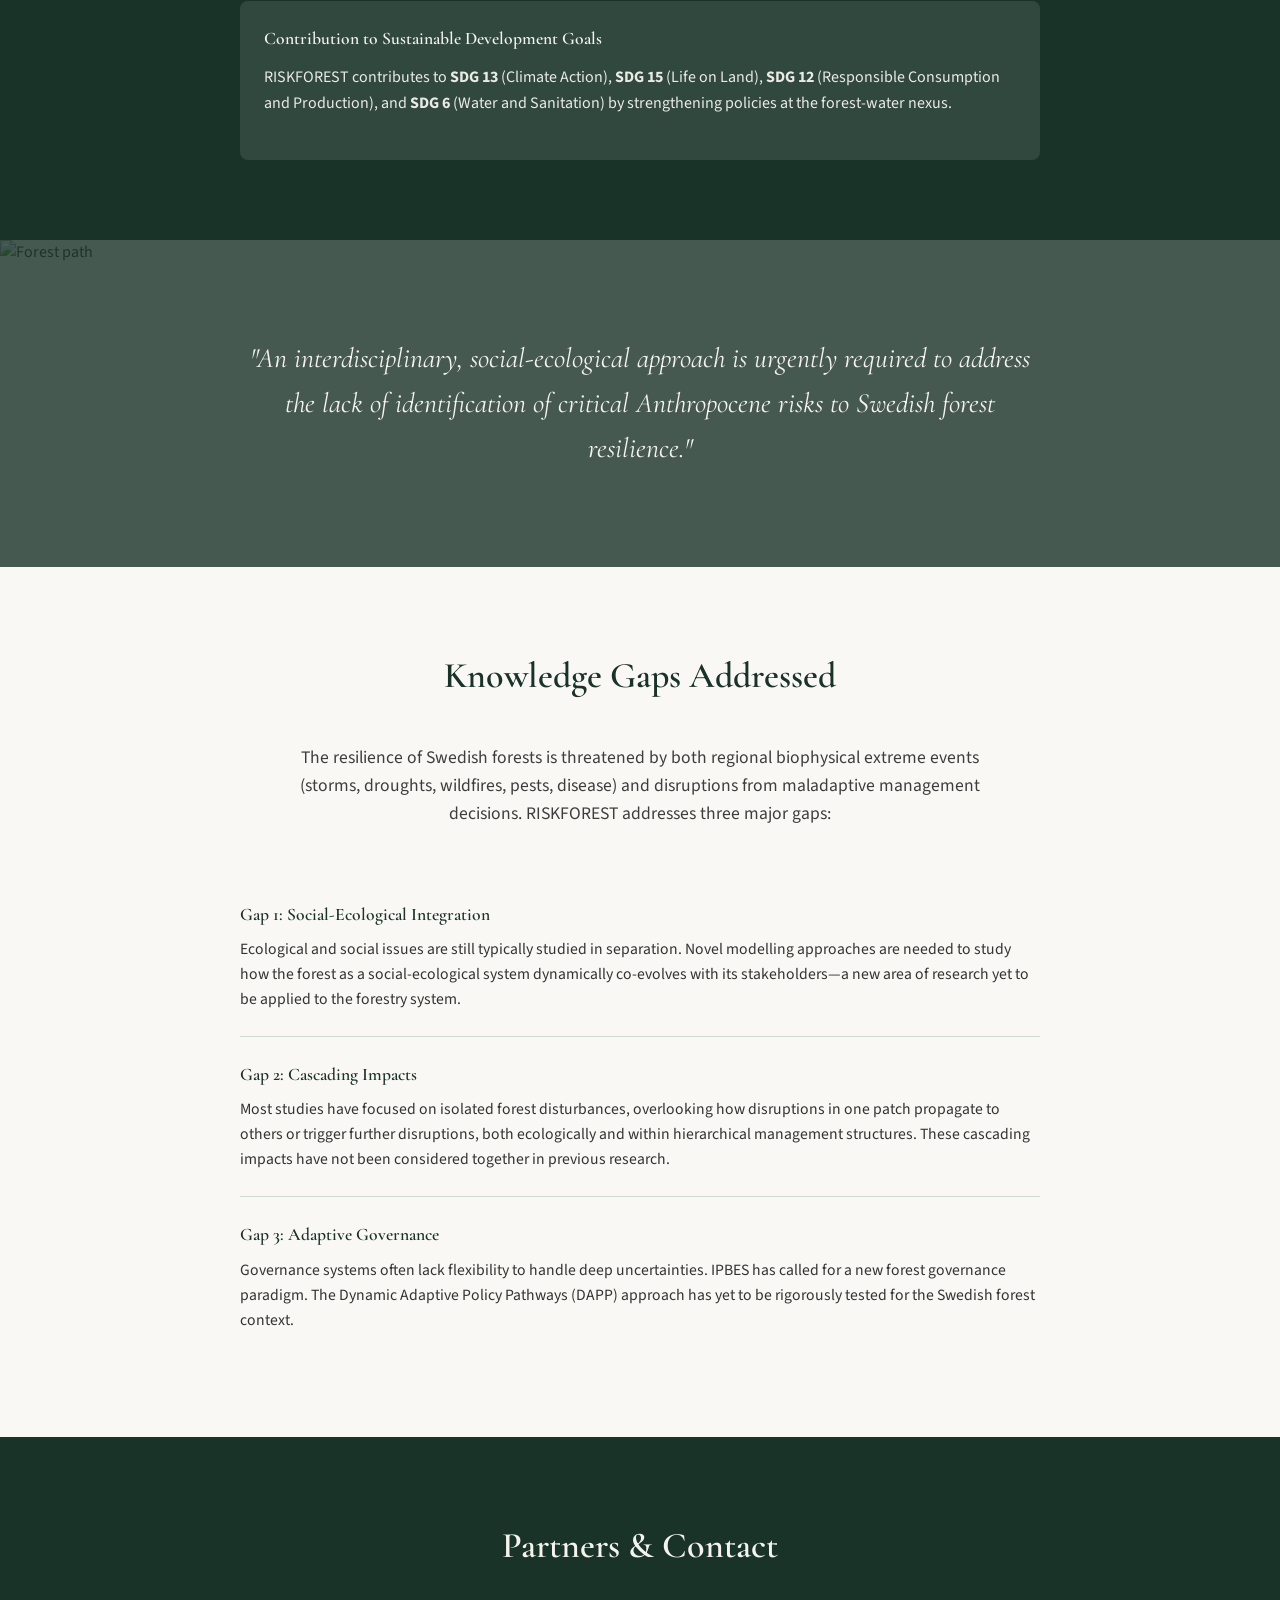
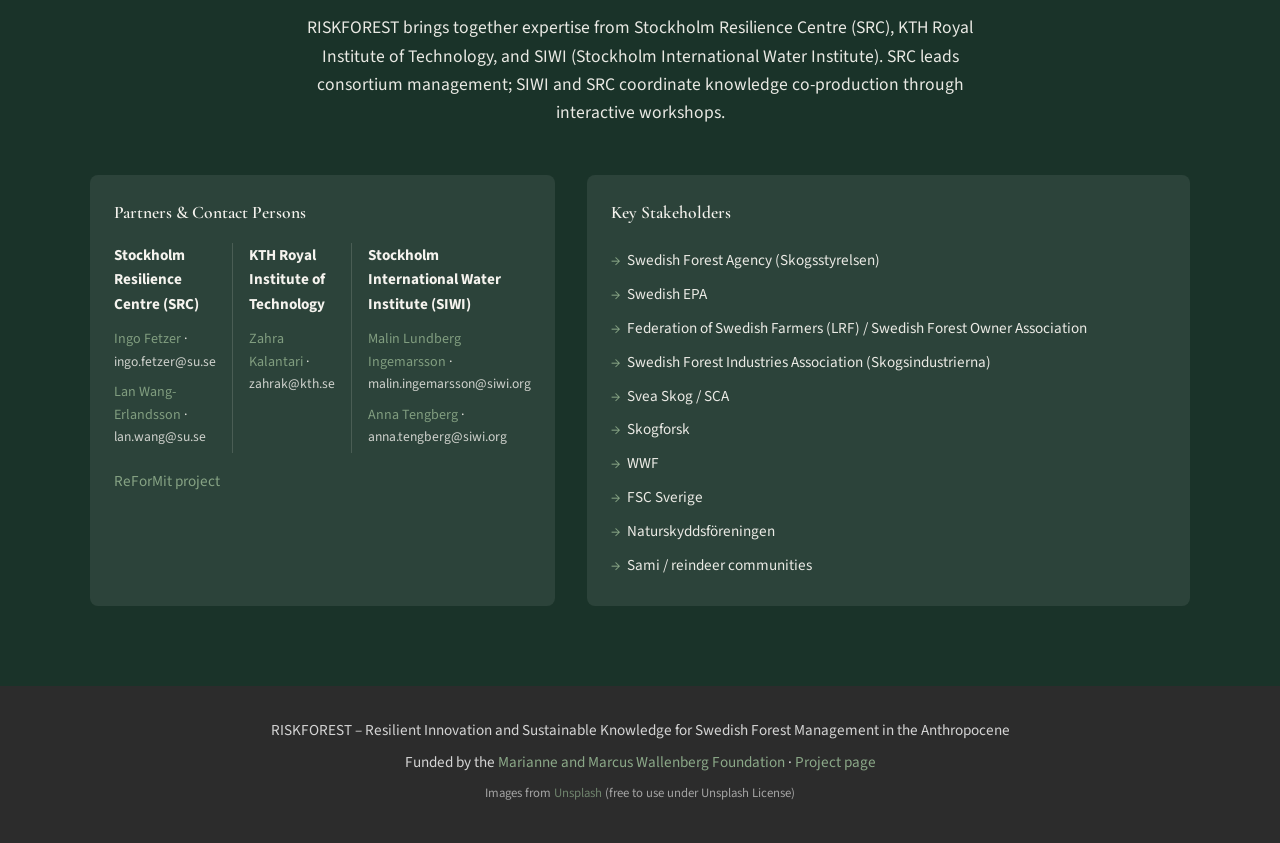
==== commit f48b9ce3: "Emphasize hero subtitle; change to 'This project is funded by' and increase funding text size Made-w" ====
--- a/docs/index.html
+++ b/docs/index.html
@@ -33,10 +33,10 @@
         <img src="https://images.unsplash.com/photo-1441974231531-c6227db76b6e?w=1920" alt="Swedish forest landscape" class="hero-bg">
         <div class="hero-content">
             <h1>RISKFOREST</h1>
-            <p class="hero-subtitle">Resilient Innovation and Sustainable Knowledge for Swedish Forest Management in the Anthropocene</p>
+            <p class="hero-subtitle"><em>Resilient Innovation and Sustainable Knowledge for Swedish Forest Management in the Anthropocene</em></p>
             <a href="#about" class="cta-button">Discover the Project</a>
         </div>
-        <a href="https://mmw.wallenberg.org/en/project/how-strengthen-resilience-forest-management" target="_blank" rel="noopener" class="hero-funding">Project funded by <strong>Marianne and Marcus Wallenberg Foundation</strong></a>
+        <a href="https://mmw.wallenberg.org/en/project/how-strengthen-resilience-forest-management" target="_blank" rel="noopener" class="hero-funding">This project is funded by <strong>Marianne and Marcus Wallenberg Foundation</strong></a>
     </header>
 
     <main>
--- a/docs/styles.css
+++ b/docs/styles.css
@@ -173,11 +173,16 @@
 }
 
 .hero-subtitle {
-    font-size: clamp(1rem, 2vw, 1.25rem);
-    color: rgba(245, 243, 238, 0.95);
-    font-weight: 300;
+    font-size: clamp(1.1rem, 2.2vw, 1.4rem);
+    color: rgba(245, 243, 238, 0.98);
+    font-weight: 500;
     margin-bottom: 2rem;
     line-height: 1.5;
+}
+
+.hero-subtitle em {
+    font-style: italic;
+    font-weight: 500;
 }
 
 .cta-button {
@@ -203,7 +208,7 @@
     transform: translateX(-50%);
     z-index: 2;
     color: var(--color-cream);
-    font-size: 0.9rem;
+    font-size: 1.05rem;
     text-decoration: none;
     opacity: 0.95;
 }
